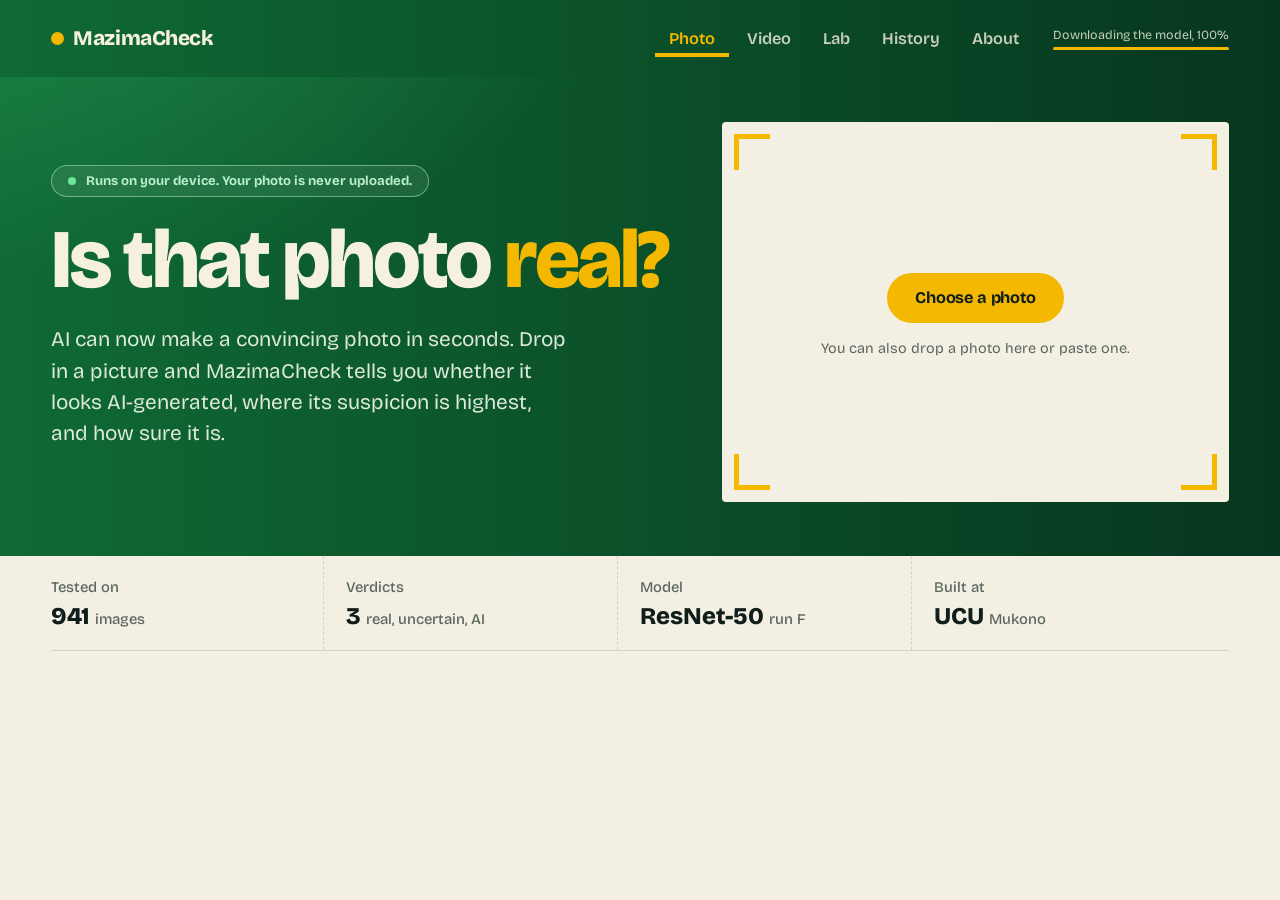
==== v2/index.html @ 03cff767 "Notebook: package model in 20 MB parts with a manifest; app joins the parts, verifies the checksum a" ====
<!doctype html>
<html lang="en">
<head>
<meta charset="utf-8">
<meta name="viewport" content="width=device-width, initial-scale=1, viewport-fit=cover">
<title>MazimaCheck</title>
<meta name="description" content="Check a photo or video before you trust it. Everything runs on your device.">
<meta name="theme-color" content="#0d5c2e">
<link rel="manifest" href="manifest.webmanifest">
<link rel="icon" href="icon.svg" type="image/svg+xml">
<link rel="apple-touch-icon" href="icon-192.png">
<link rel="preconnect" href="https://fonts.googleapis.com">
<link rel="preconnect" href="https://fonts.gstatic.com" crossorigin>
<link href="https://fonts.googleapis.com/css2?family=Bricolage+Grotesque:opsz,wght@12..96,400..800&display=swap" rel="stylesheet">
<link rel="stylesheet" href="style.css?v=4">
</head>
<body>
<a class="skip" href="#main">Skip to the app</a>

<header class="top">
  <a class="brand" href="#photo"><i class="dot"></i>MazimaCheck</a>
  <nav aria-label="Sections">
  <div class="tabs" role="tablist">
    <button role="tab" data-view="photo" aria-selected="true"><svg viewBox="0 0 24 24" aria-hidden="true"><rect x="3" y="5" width="18" height="14" rx="2"/><circle cx="9" cy="10" r="1.6"/><path d="M4 17l5-4 4 3 3-2 4 3"/></svg><span>Photo</span></button>
    <button role="tab" data-view="video" aria-selected="false"><svg viewBox="0 0 24 24" aria-hidden="true"><rect x="3" y="6" width="13" height="12" rx="2"/><path d="M16 10l5-3v10l-5-3z"/></svg><span>Video</span></button>
    <button role="tab" data-view="lab" aria-selected="false"><svg viewBox="0 0 24 24" aria-hidden="true"><path d="M9 3v6l-5 9a2 2 0 0 0 2 3h12a2 2 0 0 0 2-3l-5-9V3"/><path d="M8 3h8M7 15h10"/></svg><span>Lab</span></button>
    <button role="tab" data-view="history" aria-selected="false"><svg viewBox="0 0 24 24" aria-hidden="true"><circle cx="12" cy="12" r="9"/><path d="M12 7v5l3 2"/></svg><span>History</span></button>
    <button role="tab" data-view="about" aria-selected="false"><svg viewBox="0 0 24 24" aria-hidden="true"><circle cx="12" cy="12" r="9"/><path d="M12 11v6M12 7.5v.5"/></svg><span>About</span></button>
  </div>
  </nav>
  <div class="topright">
    <div class="chip"><p id="modelstate" class="state" role="status">Getting the model ready</p><div class="statebar"><div id="statefill"></div></div></div>
    <button id="install" class="pill gold" hidden>Install app</button>
  </div>
</header>

<main id="main">

<!-- ============================== PHOTO ============================== -->
<section id="v-photo" class="view">
  <div id="p-empty">
   <div class="hband hero">
    <div class="herotext">
      <p class="badge"><i></i>Runs on your device. Your photo is never uploaded.</p>
      <h1>Is that photo <span class="mark">real?</span></h1>
      <p class="lede">AI can now make a convincing photo in seconds. Drop in a picture and MazimaCheck tells you whether it looks AI-generated, where its suspicion is highest, and how sure it is.</p>
    </div>
    <div id="drop" class="frame drop">
      <i class="c tl"></i><i class="c tr"></i><i class="c bl"></i><i class="c br"></i>
      <div class="dropinner">
        <div class="dropbtns">
          <label class="pill gold">Choose a photo<input id="file" type="file" accept="image/*" hidden></label>
        </div>
        <p class="hint" id="droptext">You can also drop a photo here or paste one.</p>
        <p id="error" class="error" role="alert" hidden></p>
      </div>
    </div>
   </div>
    <dl class="strip">
      <div><dt>Tested on</dt><dd>941 <small>images</small></dd></div>
      <div><dt>Verdicts</dt><dd>3 <small>real, uncertain, AI</small></dd></div>
      <div><dt>Model</dt><dd>ResNet-50 <small>run F</small></dd></div>
      <div><dt>Built at</dt><dd>UCU <small>Mukono</small></dd></div>
    </dl>
  </div>

  <div id="p-result" class="desk" hidden>
    <div class="tray">
      <div class="stage frame" id="stage"><i class="c tl"></i><i class="c tr"></i><i class="c bl"></i><i class="c br"></i>
        <img id="preview" alt="The photo you chose">
        <canvas id="mapcanvas" aria-hidden="true"></canvas>
        <canvas id="facecanvas" aria-hidden="true"></canvas>
      </div>
      <div class="gauge" aria-hidden="true">
        <div class="band"><i id="zreal"></i><i id="zunsure"></i><i id="zai"></i><b id="pin"><u id="pinval"></u></b></div>
        <div class="ticks" id="ticks"></div>
        <div class="ends"><span>0% real</span><span>100% AI</span></div>
      </div>
      <div class="traybar">
        <button id="mapbtn" class="pill line">Show the suspicion map</button>
        <label class="pill line">Check another photo<input id="file2" type="file" accept="image/*" hidden></label>
        <span id="mapstate" class="hint" role="status"></span>
      </div>
      <p id="maplegend" class="hint" hidden>Each tile is coloured by one 224-pixel sample cut from its centre (the small outlined square). Red tiles are where the model's score is highest. This shows the model's own readings. It is not proof that a part was edited.</p>
    </div>

    <div class="readings">
      <div class="verdict" id="verdictbox">
        <p class="vlabel" id="verdict"></p>
        <p class="vscore"><span id="score"></span> AI score</p>
        <p class="vwhy" id="vwhy"></p>
      </div>
      <ul id="notes" class="notes"></ul>

      <h2>Faces</h2>
      <p id="facetext" class="small"></p>
      <div id="facelist" class="faces"></div>

      <h2>What the file says</h2>
      <dl id="facts" class="facts"></dl>

      <h2>Has it been online before?</h2>
      <p class="small">A reverse image search can show whether this photo already exists, and where it first appeared. These open in a new tab, and you choose the photo again there.</p>
      <div class="links"><a class="pill line" href="https://lens.google.com/" target="_blank" rel="noopener">Google Lens</a><a class="pill line" href="https://tineye.com/" target="_blank" rel="noopener">TinEye</a><a class="pill line" href="https://www.bing.com/visualsearch" target="_blank" rel="noopener">Bing Visual Search</a></div>

      <h2>Stress test</h2>
      <p class="small">See whether the verdict survives being shrunk and compressed the way chat apps do.</p>
      <button id="tolab" class="pill line">Open this photo in the Lab</button>
    </div>
  </div>
</section>

<!-- ============================== VIDEO ============================== -->
<section id="v-video" class="view" hidden>
  <div class="hband">
  <h1>Check a <span class="mark">video</span></h1>
  <p class="lede">MazimaCheck pulls still frames from the clip, scores each one, and draws the score across time so you can see where it rises.</p>
  </div>
  <p class="caution">First version. The current model learned from fully AI-generated images, not face swaps, and video compression weakens it. Treat the timeline as a pointer for a closer look, not a verdict. A face model is the next thing being trained.</p>
  <div class="dropbtns">
    <label class="pill gold">Choose a video<input id="vfile" type="file" accept="video/*" hidden></label>
    <label class="inline">Frames to check <select id="vcount"><option>8</option><option selected>16</option><option>32</option></select></label>
  </div>
  <p id="verror" class="error" role="alert" hidden></p>
  <div id="vwork" hidden>
    <div class="desk">
      <div class="tray">
        <video id="vplayer" controls playsinline muted></video>
        <div class="traybar"><span id="vstate" class="hint" role="status"></span><button id="vstop" class="pill line" hidden>Stop</button></div>
      </div>
      <div class="readings">
        <div class="verdict" id="vverdictbox"><p class="vlabel" id="vverdict">Checking frames</p><p class="vscore"><span id="vscore"></span></p><p class="vwhy" id="vvwhy"></p></div>
        <h2>Score across the clip</h2>
        <canvas id="vchart" width="640" height="220" role="img" aria-label="AI score for each checked frame"></canvas>
        <p class="small">Tap a point to jump the video to that moment.</p>
        <div id="vframes" class="frames"></div>
      </div>
    </div>
  </div>
</section>

<!-- ============================== LAB ============================== -->
<section id="v-lab" class="view" hidden>
  <div class="hband">
  <h1>The <span class="mark">lab</span></h1>
  <p class="lede">Two tests for people who want to know how far to trust the detector.</p>
  </div>

  <div class="panel">
    <h2>Chat-app stress test</h2>
    <p>Chat apps shrink and re-compress photos. This test re-saves your photo at five strengths and scores each copy, so you can watch the verdict move. The settings are our approximation of what chat apps do, not their exact recipe.</p>
    <p id="labneed" class="hint">Check a photo in the Photo tab first, then come back here.</p>
    <div id="labgo" hidden>
      <button id="labrun" class="pill gold">Run the stress test on the current photo</button>
      <span id="labstate" class="hint" role="status"></span>
      <div id="labout" class="steps"></div>
      <p id="labsum" class="small"></p>
    </div>
  </div>

  <div class="panel" id="batch">
    <h2>Batch test</h2>
    <p>For evaluators: score a whole set of photos automatically and get the confusion matrix. Labels are read from a <code>labels.csv</code> (columns <code>filename,label</code>, optional <code>role,generator,p_fake</code>) or from folders named <code>real</code> and <code>ai</code>.</p>
    <div class="dropbtns">
      <label class="pill line">Choose a folder<input id="bfolder" type="file" webkitdirectory multiple hidden></label>
      <label class="pill line">Or choose files, with labels.csv<input id="bfiles" type="file" multiple accept="image/*,.csv" hidden></label>
    </div>
    <p id="bfound" class="hint" hidden></p>
    <div class="brow">
      <label>Check at most <input id="blimit" type="number" min="1" value="1"> images</label>
      <button id="brun" class="pill gold" disabled>Start</button>
      <button id="bstop" class="pill line" hidden>Stop</button>
    </div>
    <div id="bprog" hidden><div class="bar"><div id="bbar"></div></div><p id="btext" class="hint"></p></div>
    <div id="bresults" hidden>
      <div id="bsum" class="sumrow"></div>
      <div id="bcm" class="cmwrap">
        <div><h3>Confusion matrix at the 0.55 decision line</h3><p class="small">Two answers only, so it can be compared with the notebook.</p><div id="cm2"></div></div>
        <div><h3>What users see: three verdicts</h3><p class="small">The middle column is "Uncertain".</p><div id="cm3"></div></div>
      </div>
      <div id="bgroups"></div>
      <p id="bparity" class="small" hidden></p>
      <p id="bunread" class="small" hidden></p>
      <div class="brow"><label><input id="bwrong" type="checkbox"> Show only wrong or uncertain rows</label><button id="bdl" class="pill line">Download all results (CSV)</button></div>
      <div class="tablewrap"><table id="btable" class="rt"></table></div>
      <p id="bmore" class="small"></p>
    </div>
  </div>
</section>

<!-- ============================== HISTORY ============================== -->
<section id="v-history" class="view" hidden>
  <div class="hband">
  <h1>Your <span class="mark">history</span></h1>
  <p class="lede">Checks you have run on this device. Nothing here is sent anywhere, and only a small thumbnail is kept.</p>
  </div>
  <div class="brow"><button id="hexport" class="pill line">Download as CSV</button><button id="hclear" class="pill line danger">Clear history</button></div>
  <p id="hempty" class="hint">No checks yet. Your first photo or video check will appear here.</p>
  <div id="hlist" class="hlist"></div>
</section>

<!-- ============================== ABOUT ============================== -->
<section id="v-about" class="view" hidden>
  <div class="hband">
  <h1>How far to <span class="mark">trust it</span></h1>
  <p class="lede">MazimaCheck is a student research project from Uganda Christian University. It asks how well AI-image detectors hold up on photos like the ones Ugandans share.</p>
  </div>

  <div class="panel">
    <h2>Reading the score</h2>
    <table class="zt">
      <thead><tr><th>AI score</th><th>Verdict</th><th>On our 941 test images</th></tr></thead>
      <tbody>
        <tr><td>below <span class="zr">45%</span></td><td>Likely real</td><td>79% of images here were real</td></tr>
        <tr><td><span class="zr">45%</span> to under <span class="za">65%</span></td><td>Uncertain</td><td>62% AI and 38% real, close to a coin toss. About 35% of images land here.</td></tr>
        <tr><td><span class="za">65%</span> and above</td><td>Likely AI-generated</td><td>81% of images here were AI</td></tr>
      </tbody>
    </table>
    <p class="small">The model's own decision line is 55%. The uncertain range sits 10 points either side of it. That width is a judgement call: a wider range is more accurate but leaves almost half of all photos without an answer.</p>
  </div>

  <div class="panel">
    <h2>What happens to a photo</h2>
    <ol>
      <li>Five 224-pixel samples are cut from the photo at full sharpness: the centre and the four corners. The photo is never shrunk first, because shrinking erases the fine traces generators leave.</li>
      <li>A ResNet-50 network, pretrained on ImageNet and fine-tuned by us on real and AI images, scores each sample.</li>
      <li>The five scores are averaged into the AI score.</li>
      <li>The suspicion map runs the same network on a grid of samples across the whole photo.</li>
    </ol>
  </div>

  <div class="panel">
    <h2>Known limits</h2>
    <ul>
      <li>It misses AI images often: 38% of AI test images were called real, and 47% of those shared on Reddit.</li>
      <li>Image size and compression move the score. On our campus photos, shrinking a real photo changed its score by up to 19 points.</li>
      <li>Regular textures such as brick walls can be flagged as AI.</li>
      <li>The video check is a first version and has not been evaluated yet.</li>
      <li>It is a screening aid, not proof. Check anything important with a second source.</li>
    </ul>
  </div>
</section>

</main>

<script src="../ort/ort.wasm.min.js"></script>
<script src="engine.js?v=2"></script>
<script src="faces.js?v=4"></script>
<script src="app.js?v=6"></script>
<script src="batch.js?v=1"></script>
</body>
</html>
---- v2/style.css ----
/* MazimaCheck. A deep green band carries the navigation and each section's headline; the working area
   below is our cream paper, with the gold viewfinder corners from the first site. */
:root{
  --bg:#F3EFE2; --panel:#FFFDF6; --panel2:#E8E3D2; --line:#D9D2BD; --stage:#06301C;
  --ink:#0F1E1A; --soft:#2C3A35; --mute:#5B665F; --gold:#F5B800; --cream:#0F1E1A;
  --green:#0F6A34; --deep:#07361F; --oncream:#F6F1DF;
  --real:#17803D; --ai:#C4161C; --warn:#9A6700; --warnbg:#FFF4CF; --night:#0F1E1A; --navy:#FFFDF6;
  --display:"Bricolage Grotesque",system-ui,-apple-system,"Segoe UI",sans-serif;
  --body:"Bricolage Grotesque",system-ui,-apple-system,"Segoe UI",sans-serif;
  --pad:clamp(18px,4vw,60px);
}
*{box-sizing:border-box}
html{-webkit-text-size-adjust:100%;background:var(--bg)}
body{margin:0;overflow-x:hidden;color:var(--ink);background:var(--bg);font:400 1.0625rem/1.6 var(--body);min-height:100vh}
h1,h2,h3{margin:0}
h1{font:800 clamp(2.7rem,7.6vw,5.2rem)/.98 var(--display);letter-spacing:-.035em}
h1 .mark{background:linear-gradient(transparent 62%,var(--gold) 62%,var(--gold) 92%,transparent 92%);padding:0 .08em;margin:0 -.08em}
.hband>h1{font-size:clamp(2.1rem,5vw,3.6rem);margin-bottom:12px}
h2{font:800 1.25rem/1.2 var(--body);margin-top:30px}
h3{font:700 1rem/1.3 var(--body)}
p{margin:10px 0}
code{background:var(--panel2);padding:1px 6px;border-radius:4px;font-size:.9em}
a{color:inherit}
:focus-visible{outline:3px solid var(--gold);outline-offset:3px}
.skip{position:absolute;left:-999px}.skip:focus{left:12px;top:12px;background:var(--gold);color:#0f1e1a;padding:8px 12px;z-index:9}
[hidden]{display:none!important}

/* ---------- top bar ---------- */
.top{display:flex;align-items:center;gap:20px;padding:20px max(var(--pad),calc(50vw - 720px + var(--pad)));background:linear-gradient(90deg,var(--green),var(--deep));color:var(--oncream)}
.brand{display:inline-flex;align-items:center;gap:9px;font:800 1.3rem var(--body);letter-spacing:-.02em;text-decoration:none}
.dot{width:13px;height:13px;border-radius:50%;background:var(--gold)}
.top nav{margin-left:auto}
.tabs{display:flex;gap:4px}
.tabs button{display:flex;align-items:center;gap:8px;background:none;border:0;color:var(--oncream);opacity:.8;font:600 1.02rem var(--body);padding:9px 14px;border-radius:999px;cursor:pointer}
.tabs svg{width:20px;height:20px;fill:none;stroke:currentColor;stroke-width:1.8;stroke-linecap:round;stroke-linejoin:round;display:none}
.tabs button:hover{opacity:1}
.tabs button[aria-selected=true]{opacity:1;color:var(--gold);box-shadow:inset 0 -4px 0 var(--gold);border-radius:0}
.topright{display:flex;align-items:center;gap:14px}
.chip{min-width:150px}
.state{font-size:.78rem;color:var(--oncream);opacity:.8;margin:0 0 4px;line-height:1.3}
.statebar{height:3px;background:rgba(255,255,255,.25);border-radius:2px;overflow:hidden}
.statebar div{height:100%;width:0;background:var(--gold);transition:width .2s}

main{padding:0 var(--pad) 90px;max-width:1440px;margin:0 auto}
/* the green band: full width, holds each section's headline */
.hband{margin:0 calc(50% - 50vw) 28px;padding:clamp(26px,5vh,56px) calc(50vw - 50%) clamp(30px,6vh,64px);background:radial-gradient(900px 520px at 4% -30%,rgba(60,190,110,.35),transparent 65%),linear-gradient(90deg,var(--green),var(--deep));color:var(--oncream)}
.hband .lede{color:#DCE8D8}
.hband h1 .mark{background:none;color:var(--gold);padding:0;margin:0}
.hband .pill.gold{background:var(--gold);border-color:var(--gold);color:#0F1E1A}.hband .pill.gold:hover{background:var(--oncream);border-color:var(--oncream)}
.touchonly{display:none}
@media (pointer:coarse){.touchonly{display:inline-flex}}
.lede{font-size:clamp(1.1rem,1.7vw,1.3rem);line-height:1.5;color:var(--soft);max-width:40ch}
.hband>.lede{max-width:62ch;margin-bottom:0}
.small,.hint{font-size:.9rem;color:var(--mute)}
.hint{margin:6px 0}
.caution,.error{padding:12px 16px;border-radius:10px;max-width:74ch;border:1px solid}
.caution{background:var(--warnbg);border-color:var(--warn);color:var(--warn)}
.error{background:color-mix(in srgb,var(--ai) 10%,var(--panel));border-color:var(--ai)}

/* ---------- pill buttons ---------- */
.pill{display:inline-flex;align-items:center;justify-content:center;font:700 1.02rem var(--body);letter-spacing:-.01em;padding:13px 26px;border-radius:999px;cursor:pointer;text-decoration:none;min-height:50px;border:2px solid var(--green);transition:transform .12s}
.pill:active{transform:scale(.97)}
.pill.gold{background:var(--green);border-color:var(--green);color:var(--oncream)}
.pill.gold:hover{background:var(--gold);border-color:var(--gold);color:#0f1e1a}
.pill.line{background:transparent;color:var(--green)}
.pill.line:hover{background:var(--gold);border-color:var(--gold);color:#0f1e1a}
.pill.danger{border-color:var(--ai);color:var(--ai)}
.pill:disabled{opacity:.4;cursor:not-allowed}
.dropbtns,.links,.brow{display:flex;flex-wrap:wrap;gap:12px;align-items:center;margin:14px 0}
.links .pill,.readings .pill,.traybar .pill{padding:8px 18px;min-height:42px;font-size:.95rem}
.inline{font-size:.95rem;color:var(--mute)}
select,input[type=number]{font:inherit;padding:8px 10px;border:1.5px solid var(--line);border-radius:8px;background:var(--panel);color:var(--ink)}
input[type=number]{width:6em}

/* ---------- photo hero ---------- */
.hero{display:grid;grid-template-columns:minmax(0,1.1fr) minmax(320px,.9fr);gap:clamp(24px,4vw,64px);align-items:center;margin-bottom:0}
.badge{display:inline-flex;align-items:center;gap:10px;border:1.5px solid color-mix(in srgb,var(--real) 50%,transparent);background:color-mix(in srgb,var(--real) 9%,transparent);color:#B9F0CB;border-color:rgba(185,240,203,.5);background:rgba(255,255,255,.08);border-radius:999px;padding:7px 16px;font:700 .82rem var(--body);margin:0 0 22px}
.badge i{width:8px;height:8px;border-radius:50%;background:#6EE79A}
.hero .lede{margin-top:24px}
/* the viewfinder frame, kept from the first site */
.frame{position:relative}
.frame .c{position:absolute;width:36px;height:36px;border:0 solid var(--gold);pointer-events:none;z-index:3}
.c.tl{top:12px;left:12px;border-top-width:5px;border-left-width:5px}.c.tr{top:12px;right:12px;border-top-width:5px;border-right-width:5px}
.c.bl{bottom:12px;left:12px;border-bottom-width:5px;border-left-width:5px}.c.br{bottom:12px;right:12px;border-bottom-width:5px;border-right-width:5px}
.drop{aspect-ratio:4/3;background:var(--bg);color:var(--ink);border-radius:4px;display:grid;place-items:center;padding:40px 28px;text-align:center}
.drop.over{background:var(--warnbg)}
.dropinner .dropbtns{justify-content:center}
.strip{display:grid;grid-template-columns:repeat(4,1fr);margin:0;border-bottom:1px solid var(--line)}
.strip div{padding:22px 22px 20px 0;border-right:1px dashed var(--line);margin-right:22px}.strip div:last-child{border:0}
.strip dt{font:500 .92rem var(--body);color:var(--mute)}
.strip dd{margin:6px 0 0;font:800 1.5rem var(--body)}.strip small{font:500 .92rem var(--body);color:var(--mute)}

/* ---------- desk ---------- */
.desk{display:grid;grid-template-columns:minmax(0,1.15fr) minmax(300px,.85fr);gap:clamp(20px,3vw,48px);align-items:start;margin-top:28px}
.tray{background:var(--panel);border:1px solid var(--line);border-radius:14px;padding:18px}
.stage{background:var(--stage);border-radius:6px;overflow:hidden;display:grid;place-items:center;min-height:220px;padding:10px}
.stage img,.tray video{display:block;max-width:100%;max-height:60vh;width:auto;height:auto}
.tray video{width:100%;background:var(--stage);border-radius:6px}
#mapcanvas,#facecanvas{position:absolute;pointer-events:none}
.faces{display:flex;flex-wrap:wrap;gap:12px;margin-top:10px}
.face{margin:0;font-size:.82rem;line-height:1.3;color:var(--mute)}
.face img{display:block;height:84px;width:auto;border-radius:8px;border:2px solid var(--gold);margin-bottom:4px}
.face b{color:var(--ink)}
.traybar{display:flex;flex-wrap:wrap;gap:10px;align-items:center;margin-top:14px}

.gauge{margin:22px 4px 4px;padding-top:36px}
.band{position:relative;height:16px;display:flex}
.band i{display:block;height:100%}
#zreal{background:var(--real);border-radius:8px 0 0 8px}#zunsure{background:var(--gold)}#zai{background:var(--ai);border-radius:0 8px 8px 0}
#pin{position:absolute;top:-10px;bottom:-10px;width:4px;margin-left:-2px;background:var(--ink);border-radius:2px;left:0;transition:left .5s cubic-bezier(.2,.8,.2,1)}
#pinval{position:absolute;bottom:100%;left:50%;transform:translateX(-50%);margin-bottom:5px;background:var(--ink);color:var(--bg);font:800 1rem var(--display);padding:2px 9px;border-radius:6px;text-decoration:none;white-space:nowrap}
.ticks{position:relative;height:24px;margin-top:3px}
.ticks span{position:absolute;top:0;width:1px;height:7px;background:var(--mute)}.ticks span.major{height:11px;background:var(--ink)}
.ticks em{position:absolute;top:11px;transform:translateX(-50%);font:700 .76rem var(--body);font-style:normal;color:var(--mute)}
.ends{display:flex;justify-content:space-between;font-size:.8rem;color:var(--mute)}
@media (prefers-reduced-motion:reduce){#pin,.statebar div,.pill{transition:none}}

.verdict{border-left:8px solid var(--mute);padding:2px 0 2px 20px}
.verdict.real{border-color:var(--real)}.verdict.unsure{border-color:var(--gold)}.verdict.ai{border-color:var(--ai)}
.vlabel{font:800 clamp(1.9rem,3.6vw,2.9rem)/1 var(--display);letter-spacing:-.03em;margin:0}
.verdict.real .vlabel{color:var(--real)}.verdict.unsure .vlabel{color:var(--warn)}.verdict.ai .vlabel{color:var(--ai)}
.vscore{margin:10px 0 0;color:var(--mute)}.vscore span{font:800 1.4rem var(--body);color:var(--ink)}
.vwhy{margin:8px 0 0;max-width:46ch;color:var(--soft)}
.notes{margin:16px 0 0;padding-left:20px;color:var(--mute);font-size:.95rem}.notes li{margin:6px 0}
.facts{display:grid;grid-template-columns:auto 1fr;gap:6px 18px;margin:10px 0;font-size:.95rem}
.facts dt{color:var(--mute)}.facts dd{margin:0;font-weight:600;overflow-wrap:anywhere}

/* ---------- panels, lab ---------- */
.panel{background:var(--panel);border:1px solid var(--line);border-radius:14px;padding:24px 26px;margin-top:22px;max-width:1040px}
.panel h2{margin-top:0;color:var(--green)}
.panel ol,.panel ul{padding-left:22px;max-width:72ch}.panel li{margin:7px 0}
.steps{display:grid;gap:10px;margin-top:16px}
.step{display:grid;grid-template-columns:minmax(150px,240px) 1fr 4.4em 7em;gap:12px;align-items:center;font-size:.93rem}
.step .track{height:14px;background:var(--panel2);border-radius:7px;position:relative;overflow:hidden}
.step .track b{position:absolute;inset:0 auto 0 0;border-radius:7px}
.step .num{font:800 1.05rem var(--body);text-align:right}
.tag{font-weight:800}.tag.real{color:var(--real)}.tag.ai{color:var(--ai)}.tag.unsure{color:var(--warn)}
.bar{height:8px;background:var(--panel2);border-radius:4px;overflow:hidden}.bar div{height:100%;width:0;background:var(--gold)}
.sumrow{display:grid;grid-template-columns:repeat(auto-fit,minmax(150px,1fr));gap:14px;margin:18px 0}
.sumrow div{border-top:4px solid var(--gold);padding-top:8px}
.sumrow b{display:block;font:800 1.7rem var(--display)}.sumrow span{font-size:.85rem;color:var(--mute)}
.cmwrap{display:grid;grid-template-columns:repeat(auto-fit,minmax(280px,1fr));gap:28px;margin:10px 0}
.cm{border-collapse:separate;border-spacing:4px}
.cm th{font-weight:600;font-size:.85rem;color:var(--mute);padding:6px 8px;text-align:center}.cm tbody th{text-align:right}
.cm td{min-width:86px;height:58px;text-align:center;font:800 1.3rem var(--display);border-radius:6px}
.cm td.good{background:color-mix(in srgb,var(--real) calc(var(--a)*60% + 10%),transparent)}
.cm td.bad{background:color-mix(in srgb,var(--ai) calc(var(--a)*60% + 10%),transparent)}
.gt,.zt,.rt{border-collapse:collapse;font-size:.94rem;width:100%}
.gt th,.gt td,.zt th,.zt td,.rt th,.rt td{padding:9px 12px;border-bottom:1px solid var(--line);text-align:left;vertical-align:top}
.zt th,.gt th,.rt th{color:var(--cream);font-weight:700}
.tablewrap{max-height:420px;overflow:auto;border:1px solid var(--line);border-radius:8px}
.rt th{position:sticky;top:0;background:var(--navy)}
.rt tr.wrong td:last-child{color:var(--ai);font-weight:700}.rt tr.uncertain td:last-child{color:var(--warn);font-weight:700}.rt tr.correct td:last-child{color:var(--real)}

/* ---------- video ---------- */
#vchart{width:100%;height:auto;background:var(--panel);border:1px solid var(--line);border-radius:10px;cursor:pointer;margin-top:10px}
.frames{display:grid;grid-template-columns:repeat(auto-fill,minmax(92px,1fr));gap:8px;margin-top:12px}
.frames button{padding:0;border:0;background:none;cursor:pointer;text-align:left;font:600 .8rem var(--body);color:var(--mute)}
.frames img{width:100%;aspect-ratio:16/10;object-fit:cover;border-radius:6px;display:block;border-bottom:5px solid var(--mute)}
.frames .real img{border-color:var(--real)}.frames .unsure img{border-color:var(--gold)}.frames .ai img{border-color:var(--ai)}

/* ---------- history ---------- */
.hlist{display:grid;gap:8px;max-width:860px;margin-top:14px}
.hitem{display:grid;grid-template-columns:64px 1fr auto;gap:14px;align-items:center;background:var(--panel);border-radius:10px;padding:8px 16px 8px 8px;border-left:6px solid var(--mute)}
.hitem.real{border-color:var(--real)}.hitem.unsure{border-color:var(--gold)}.hitem.ai{border-color:var(--ai)}
.hitem img{width:64px;height:48px;object-fit:cover;border-radius:6px;background:var(--stage)}
.hitem b{display:block;overflow-wrap:anywhere}.hitem span{font-size:.85rem;color:var(--mute)}
.hitem strong{font:800 1.3rem var(--display)}

/* ---------- phone: tabs move to a bottom bar, like an installed app ---------- */
@media (max-width:900px){
  .top{padding:14px 16px;gap:12px}
  .top nav{position:fixed;inset:auto 0 0 0;margin:0;background:var(--deep);padding:6px 6px calc(6px + env(safe-area-inset-bottom));z-index:6}
  .tabs{justify-content:space-around}
  .tabs svg{display:block}
  .tabs button{flex-direction:column;gap:3px;font-size:.72rem;padding:6px 8px;min-width:58px}
  .tabs button[aria-selected=true]{box-shadow:none}
  .topright{margin-left:auto}.chip{min-width:120px}
  main{padding:0 16px 120px}
  .hero,.desk{grid-template-columns:1fr}  .strip{grid-template-columns:1fr 1fr}.strip div:nth-child(2){border:0}
  .step{grid-template-columns:1fr 4.4em 6em}.step .track{grid-column:1/-1;order:5}
}

.frames small{display:block;font-weight:500}
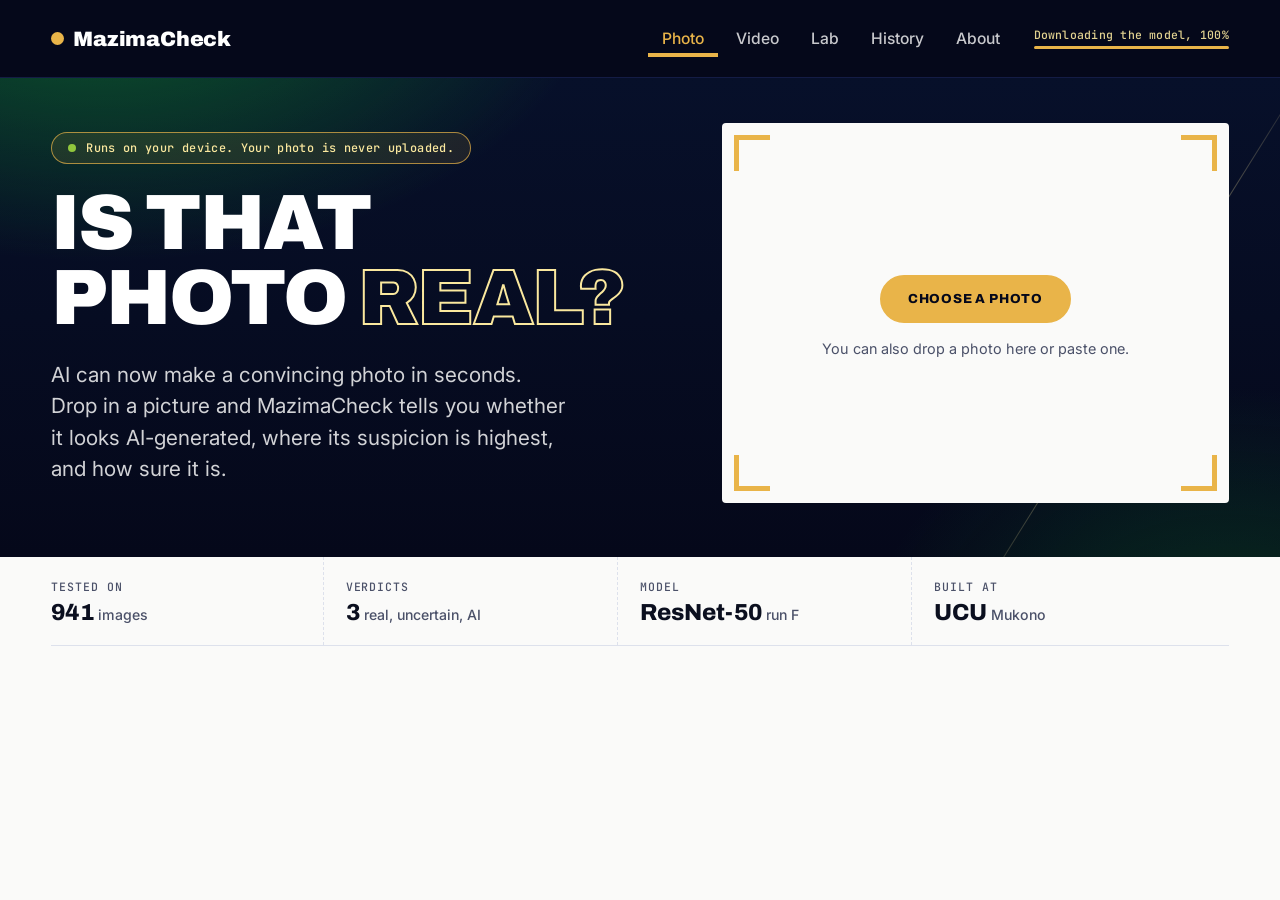
==== commit a7c02f8c: "v2: navy, green and gold look with Archivo and Inter; honest face-check wording and the DeepFakeFace" ====
--- a/v2/index.html
+++ b/v2/index.html
@@ -5,14 +5,14 @@
 <meta name="viewport" content="width=device-width, initial-scale=1, viewport-fit=cover">
 <title>MazimaCheck</title>
 <meta name="description" content="Check a photo or video before you trust it. Everything runs on your device.">
-<meta name="theme-color" content="#0d5c2e">
+<meta name="theme-color" content="#05081A">
 <link rel="manifest" href="manifest.webmanifest">
 <link rel="icon" href="icon.svg" type="image/svg+xml">
 <link rel="apple-touch-icon" href="icon-192.png">
 <link rel="preconnect" href="https://fonts.googleapis.com">
 <link rel="preconnect" href="https://fonts.gstatic.com" crossorigin>
-<link href="https://fonts.googleapis.com/css2?family=Bricolage+Grotesque:opsz,wght@12..96,400..800&display=swap" rel="stylesheet">
-<link rel="stylesheet" href="style.css?v=4">
+<link href="https://fonts.googleapis.com/css2?family=Archivo:wght@500;600;700;800;900&family=Inter:wght@400;500;600;700&family=JetBrains+Mono:wght@400;500&display=swap" rel="stylesheet">
+<link rel="stylesheet" href="style.css?v=5">
 </head>
 <body>
 <a class="skip" href="#main">Skip to the app</a>
@@ -230,11 +230,27 @@
   </div>
 
   <div class="panel">
+    <h2>Face checks: where they fail</h2>
+    <p>MazimaCheck finds faces with a small open face finder, cuts each one out and scores it with a second network trained on OpenForensics, a public set of face-swap photos. On that set it scores about 99%, and we checked that none of its test photos had a near-copy in training. Then we tried faces made in other ways, using 300 images of each from the public DeepFakeFace set:</p>
+    <table class="zt">
+      <thead><tr><th>Group</th><th>Called forged</th><th>Separation from real (AUC)</th></tr></thead>
+      <tbody>
+        <tr><td>Real celebrity photos</td><td>8% (false alarms)</td><td>not applicable</td></tr>
+        <tr><td>Face swap (InsightFace)</td><td>5%</td><td>0.46</td></tr>
+        <tr><td>Stable Diffusion inpainting</td><td>6%</td><td>0.47</td></tr>
+        <tr><td>Stable Diffusion text-to-image</td><td>9%</td><td>0.52</td></tr>
+      </tbody>
+    </table>
+    <p class="small">An AUC of 0.5 means no better than guessing. So the face check recognises the swaps it was trained on and little else. We show its result as a pattern match, never as proof that a face is real.</p>
+  </div>
+
+  <div class="panel">
     <h2>Known limits</h2>
     <ul>
       <li>It misses AI images often: 38% of AI test images were called real, and 47% of those shared on Reddit.</li>
       <li>Image size and compression move the score. On our campus photos, shrinking a real photo changed its score by up to 19 points.</li>
       <li>Regular textures such as brick walls can be flagged as AI.</li>
+      <li>The face check has only been shown to work on the face swaps it was trained on (see above).</li>
       <li>The video check is a first version and has not been evaluated yet.</li>
       <li>It is a screening aid, not proof. Check anything important with a second source.</li>
     </ul>
@@ -246,7 +262,7 @@
 <script src="../ort/ort.wasm.min.js"></script>
 <script src="engine.js?v=2"></script>
 <script src="faces.js?v=4"></script>
-<script src="app.js?v=6"></script>
+<script src="app.js?v=7"></script>
 <script src="batch.js?v=1"></script>
 </body>
 </html>
--- a/v2/style.css
+++ b/v2/style.css
@@ -1,23 +1,24 @@
-/* MazimaCheck. A deep green band carries the navigation and each section's headline; the working area
-   below is our cream paper, with the gold viewfinder corners from the first site. */
+/* MazimaCheck. A deep navy band with a green glow carries the navigation and each section's headline;
+   the working area below is near-white. Gold is the one action colour, green means real. */
 :root{
-  --bg:#F3EFE2; --panel:#FFFDF6; --panel2:#E8E3D2; --line:#D9D2BD; --stage:#06301C;
-  --ink:#0F1E1A; --soft:#2C3A35; --mute:#5B665F; --gold:#F5B800; --cream:#0F1E1A;
-  --green:#0F6A34; --deep:#07361F; --oncream:#F6F1DF;
-  --real:#17803D; --ai:#C4161C; --warn:#9A6700; --warnbg:#FFF4CF; --night:#0F1E1A; --navy:#FFFDF6;
-  --display:"Bricolage Grotesque",system-ui,-apple-system,"Segoe UI",sans-serif;
-  --body:"Bricolage Grotesque",system-ui,-apple-system,"Segoe UI",sans-serif;
+  --bg:#FAFAF9; --panel:#FFFFFF; --panel2:#EEF0F5; --line:#DDE1EC; --stage:#0B0F1F;
+  --ink:#0B0F1F; --soft:#2B3150; --mute:#4B5169; --gold:#E9B449; --pale:#FAE89E; --lime:#91C73D; --cream:#0B0F1F;
+  --green:#0E7A2B; --deep:#05081A; --night2:#0B1230; --oncream:#FFFFFF;
+  --real:#0E7A2B; --ai:#C4161C; --warn:#8A5A00; --warnbg:#FFF3D1; --night:#0B0F1F; --navy:#FFFFFF;
+  --display:"Archivo",system-ui,-apple-system,"Segoe UI",sans-serif;
+  --body:"Inter",system-ui,-apple-system,"Segoe UI",sans-serif;
+  --mono:"JetBrains Mono",ui-monospace,Menlo,Consolas,monospace;
   --pad:clamp(18px,4vw,60px);
 }
 *{box-sizing:border-box}
 html{-webkit-text-size-adjust:100%;background:var(--bg)}
-body{margin:0;overflow-x:hidden;color:var(--ink);background:var(--bg);font:400 1.0625rem/1.6 var(--body);min-height:100vh}
+body{margin:0;overflow-x:hidden;color:var(--ink);background:var(--bg);font:400 1.0625rem/1.6 var(--body);min-height:100vh;-webkit-font-smoothing:antialiased}
 h1,h2,h3{margin:0}
-h1{font:800 clamp(2.7rem,7.6vw,5.2rem)/.98 var(--display);letter-spacing:-.035em}
-h1 .mark{background:linear-gradient(transparent 62%,var(--gold) 62%,var(--gold) 92%,transparent 92%);padding:0 .08em;margin:0 -.08em}
-.hband>h1{font-size:clamp(2.1rem,5vw,3.6rem);margin-bottom:12px}
-h2{font:800 1.25rem/1.2 var(--body);margin-top:30px}
-h3{font:700 1rem/1.3 var(--body)}
+h1{font:900 clamp(2.5rem,7vw,4.9rem)/.95 var(--display);letter-spacing:-.025em;text-transform:uppercase}
+h1 .mark{color:var(--green)}
+.hband>h1{font-size:clamp(2rem,4.6vw,3.4rem);margin-bottom:12px}
+h2{font:800 1.3rem/1.2 var(--display);margin-top:30px;letter-spacing:-.01em}
+h3{font:700 1rem/1.3 var(--display)}
 p{margin:10px 0}
 code{background:var(--panel2);padding:1px 6px;border-radius:4px;font-size:.9em}
 a{color:inherit}
@@ -26,27 +27,29 @@
 [hidden]{display:none!important}
 
 /* ---------- top bar ---------- */
-.top{display:flex;align-items:center;gap:20px;padding:20px max(var(--pad),calc(50vw - 720px + var(--pad)));background:linear-gradient(90deg,var(--green),var(--deep));color:var(--oncream)}
-.brand{display:inline-flex;align-items:center;gap:9px;font:800 1.3rem var(--body);letter-spacing:-.02em;text-decoration:none}
+.top{display:flex;align-items:center;gap:20px;padding:20px max(var(--pad),calc(50vw - 720px + var(--pad)));background:var(--deep);color:var(--oncream);border-bottom:1px solid #141C45}
+.brand{display:inline-flex;align-items:center;gap:9px;font:900 1.3rem var(--display);letter-spacing:-.01em;text-decoration:none}
 .dot{width:13px;height:13px;border-radius:50%;background:var(--gold)}
 .top nav{margin-left:auto}
 .tabs{display:flex;gap:4px}
-.tabs button{display:flex;align-items:center;gap:8px;background:none;border:0;color:var(--oncream);opacity:.8;font:600 1.02rem var(--body);padding:9px 14px;border-radius:999px;cursor:pointer}
+.tabs button{display:flex;align-items:center;gap:8px;background:none;border:0;color:var(--oncream);opacity:.78;font:500 .98rem var(--body);padding:9px 14px;border-radius:999px;cursor:pointer}
 .tabs svg{width:20px;height:20px;fill:none;stroke:currentColor;stroke-width:1.8;stroke-linecap:round;stroke-linejoin:round;display:none}
 .tabs button:hover{opacity:1}
 .tabs button[aria-selected=true]{opacity:1;color:var(--gold);box-shadow:inset 0 -4px 0 var(--gold);border-radius:0}
 .topright{display:flex;align-items:center;gap:14px}
 .chip{min-width:150px}
-.state{font-size:.78rem;color:var(--oncream);opacity:.8;margin:0 0 4px;line-height:1.3}
+.state{font:500 .72rem/1.3 var(--mono);letter-spacing:.02em;color:var(--pale);opacity:.9;margin:0 0 4px}
 .statebar{height:3px;background:rgba(255,255,255,.25);border-radius:2px;overflow:hidden}
 .statebar div{height:100%;width:0;background:var(--gold);transition:width .2s}
 
 main{padding:0 var(--pad) 90px;max-width:1440px;margin:0 auto}
 /* the green band: full width, holds each section's headline */
-.hband{margin:0 calc(50% - 50vw) 28px;padding:clamp(26px,5vh,56px) calc(50vw - 50%) clamp(30px,6vh,64px);background:radial-gradient(900px 520px at 4% -30%,rgba(60,190,110,.35),transparent 65%),linear-gradient(90deg,var(--green),var(--deep));color:var(--oncream)}
-.hband .lede{color:#DCE8D8}
-.hband h1 .mark{background:none;color:var(--gold);padding:0;margin:0}
-.hband .pill.gold{background:var(--gold);border-color:var(--gold);color:#0F1E1A}.hband .pill.gold:hover{background:var(--oncream);border-color:var(--oncream)}
+.hband{position:relative;overflow:hidden;margin:0 calc(50% - 50vw) 28px;padding:clamp(26px,5vh,56px) calc(50vw - 50%) clamp(30px,6vh,64px);background:radial-gradient(760px 460px at 8% -25%,rgba(14,122,43,.75),transparent 66%),radial-gradient(520px 380px at 96% 120%,rgba(14,122,43,.35),transparent 70%),linear-gradient(180deg,#07102A,var(--deep));color:var(--oncream)}
+.hband::after{content:"";position:absolute;right:11%;top:-20%;width:1px;height:150%;background:linear-gradient(transparent,rgba(250,232,158,.55),transparent);transform:rotate(32deg);pointer-events:none}
+.hband>*{position:relative;z-index:1}
+.hband .lede{color:rgba(255,255,255,.82)}
+.hband h1 .mark{color:transparent;-webkit-text-stroke:2px var(--pale);paint-order:stroke fill}
+.hband .pill.gold{background:var(--gold);border-color:var(--gold);color:var(--deep)}.hband .pill.gold:hover{background:var(--pale);border-color:var(--pale)}
 .touchonly{display:none}
 @media (pointer:coarse){.touchonly{display:inline-flex}}
 .lede{font-size:clamp(1.1rem,1.7vw,1.3rem);line-height:1.5;color:var(--soft);max-width:40ch}
@@ -58,24 +61,24 @@
 .error{background:color-mix(in srgb,var(--ai) 10%,var(--panel));border-color:var(--ai)}
 
 /* ---------- pill buttons ---------- */
-.pill{display:inline-flex;align-items:center;justify-content:center;font:700 1.02rem var(--body);letter-spacing:-.01em;padding:13px 26px;border-radius:999px;cursor:pointer;text-decoration:none;min-height:50px;border:2px solid var(--green);transition:transform .12s}
+.pill{display:inline-flex;align-items:center;justify-content:center;font:800 .82rem var(--display);letter-spacing:.06em;text-transform:uppercase;padding:13px 26px;border-radius:999px;cursor:pointer;text-decoration:none;min-height:48px;border:2px solid var(--ink);transition:transform .12s,background .12s}
 .pill:active{transform:scale(.97)}
-.pill.gold{background:var(--green);border-color:var(--green);color:var(--oncream)}
-.pill.gold:hover{background:var(--gold);border-color:var(--gold);color:#0f1e1a}
-.pill.line{background:transparent;color:var(--green)}
-.pill.line:hover{background:var(--gold);border-color:var(--gold);color:#0f1e1a}
+.pill.gold{background:var(--ink);border-color:var(--ink);color:#fff}
+.pill.gold:hover{background:var(--gold);border-color:var(--gold);color:var(--deep)}
+.pill.line{background:transparent;color:var(--ink)}
+.pill.line:hover{background:var(--gold);border-color:var(--gold);color:var(--deep)}
 .pill.danger{border-color:var(--ai);color:var(--ai)}
 .pill:disabled{opacity:.4;cursor:not-allowed}
 .dropbtns,.links,.brow{display:flex;flex-wrap:wrap;gap:12px;align-items:center;margin:14px 0}
-.links .pill,.readings .pill,.traybar .pill{padding:8px 18px;min-height:42px;font-size:.95rem}
+.links .pill,.readings .pill,.traybar .pill{padding:8px 18px;min-height:40px;font-size:.76rem}
 .inline{font-size:.95rem;color:var(--mute)}
 select,input[type=number]{font:inherit;padding:8px 10px;border:1.5px solid var(--line);border-radius:8px;background:var(--panel);color:var(--ink)}
 input[type=number]{width:6em}
 
 /* ---------- photo hero ---------- */
 .hero{display:grid;grid-template-columns:minmax(0,1.1fr) minmax(320px,.9fr);gap:clamp(24px,4vw,64px);align-items:center;margin-bottom:0}
-.badge{display:inline-flex;align-items:center;gap:10px;border:1.5px solid color-mix(in srgb,var(--real) 50%,transparent);background:color-mix(in srgb,var(--real) 9%,transparent);color:#B9F0CB;border-color:rgba(185,240,203,.5);background:rgba(255,255,255,.08);border-radius:999px;padding:7px 16px;font:700 .82rem var(--body);margin:0 0 22px}
-.badge i{width:8px;height:8px;border-radius:50%;background:#6EE79A}
+.badge{display:inline-flex;align-items:center;gap:10px;border:1px solid rgba(233,180,73,.7);background:rgba(233,180,73,.1);color:var(--pale);border-radius:999px;padding:7px 16px;font:500 .74rem var(--mono);letter-spacing:.03em;margin:0 0 22px}
+.badge i{width:8px;height:8px;border-radius:50%;background:var(--lime)}
 .hero .lede{margin-top:24px}
 /* the viewfinder frame, kept from the first site */
 .frame{position:relative}
@@ -87,12 +90,12 @@
 .dropinner .dropbtns{justify-content:center}
 .strip{display:grid;grid-template-columns:repeat(4,1fr);margin:0;border-bottom:1px solid var(--line)}
 .strip div{padding:22px 22px 20px 0;border-right:1px dashed var(--line);margin-right:22px}.strip div:last-child{border:0}
-.strip dt{font:500 .92rem var(--body);color:var(--mute)}
-.strip dd{margin:6px 0 0;font:800 1.5rem var(--body)}.strip small{font:500 .92rem var(--body);color:var(--mute)}
+.strip dt{font:500 .72rem var(--mono);letter-spacing:.08em;text-transform:uppercase;color:var(--mute)}
+.strip dd{margin:6px 0 0;font:800 1.45rem var(--display)}.strip small{font:500 .88rem var(--body);color:var(--mute)}
 
 /* ---------- desk ---------- */
 .desk{display:grid;grid-template-columns:minmax(0,1.15fr) minmax(300px,.85fr);gap:clamp(20px,3vw,48px);align-items:start;margin-top:28px}
-.tray{background:var(--panel);border:1px solid var(--line);border-radius:14px;padding:18px}
+.tray{background:var(--panel);border:1px solid var(--line);border-radius:10px;padding:18px}
 .stage{background:var(--stage);border-radius:6px;overflow:hidden;display:grid;place-items:center;min-height:220px;padding:10px}
 .stage img,.tray video{display:block;max-width:100%;max-height:60vh;width:auto;height:auto}
 .tray video{width:100%;background:var(--stage);border-radius:6px}
@@ -108,16 +111,16 @@
 .band i{display:block;height:100%}
 #zreal{background:var(--real);border-radius:8px 0 0 8px}#zunsure{background:var(--gold)}#zai{background:var(--ai);border-radius:0 8px 8px 0}
 #pin{position:absolute;top:-10px;bottom:-10px;width:4px;margin-left:-2px;background:var(--ink);border-radius:2px;left:0;transition:left .5s cubic-bezier(.2,.8,.2,1)}
-#pinval{position:absolute;bottom:100%;left:50%;transform:translateX(-50%);margin-bottom:5px;background:var(--ink);color:var(--bg);font:800 1rem var(--display);padding:2px 9px;border-radius:6px;text-decoration:none;white-space:nowrap}
+#pinval{position:absolute;bottom:100%;left:50%;transform:translateX(-50%);margin-bottom:5px;background:var(--ink);color:var(--bg);font:800 .95rem var(--mono);padding:2px 9px;border-radius:6px;text-decoration:none;white-space:nowrap}
 .ticks{position:relative;height:24px;margin-top:3px}
 .ticks span{position:absolute;top:0;width:1px;height:7px;background:var(--mute)}.ticks span.major{height:11px;background:var(--ink)}
-.ticks em{position:absolute;top:11px;transform:translateX(-50%);font:700 .76rem var(--body);font-style:normal;color:var(--mute)}
+.ticks em{position:absolute;top:11px;transform:translateX(-50%);font:500 .7rem var(--mono);font-style:normal;color:var(--mute)}
 .ends{display:flex;justify-content:space-between;font-size:.8rem;color:var(--mute)}
 @media (prefers-reduced-motion:reduce){#pin,.statebar div,.pill{transition:none}}
 
 .verdict{border-left:8px solid var(--mute);padding:2px 0 2px 20px}
 .verdict.real{border-color:var(--real)}.verdict.unsure{border-color:var(--gold)}.verdict.ai{border-color:var(--ai)}
-.vlabel{font:800 clamp(1.9rem,3.6vw,2.9rem)/1 var(--display);letter-spacing:-.03em;margin:0}
+.vlabel{font:900 clamp(1.8rem,3.4vw,2.7rem)/1 var(--display);letter-spacing:-.015em;text-transform:uppercase;margin:0}
 .verdict.real .vlabel{color:var(--real)}.verdict.unsure .vlabel{color:var(--warn)}.verdict.ai .vlabel{color:var(--ai)}
 .vscore{margin:10px 0 0;color:var(--mute)}.vscore span{font:800 1.4rem var(--body);color:var(--ink)}
 .vwhy{margin:8px 0 0;max-width:46ch;color:var(--soft)}
@@ -126,8 +129,8 @@
 .facts dt{color:var(--mute)}.facts dd{margin:0;font-weight:600;overflow-wrap:anywhere}
 
 /* ---------- panels, lab ---------- */
-.panel{background:var(--panel);border:1px solid var(--line);border-radius:14px;padding:24px 26px;margin-top:22px;max-width:1040px}
-.panel h2{margin-top:0;color:var(--green)}
+.panel{background:var(--panel);border:1px solid var(--line);border-radius:10px;padding:24px 26px;margin-top:22px;max-width:1040px}
+.panel h2{margin-top:0;color:var(--ink);padding-left:12px;border-left:5px solid var(--gold)}
 .panel ol,.panel ul{padding-left:22px;max-width:72ch}.panel li{margin:7px 0}
 .steps{display:grid;gap:10px;margin-top:16px}
 .step{display:grid;grid-template-columns:minmax(150px,240px) 1fr 4.4em 7em;gap:12px;align-items:center;font-size:.93rem}
@@ -138,7 +141,7 @@
 .bar{height:8px;background:var(--panel2);border-radius:4px;overflow:hidden}.bar div{height:100%;width:0;background:var(--gold)}
 .sumrow{display:grid;grid-template-columns:repeat(auto-fit,minmax(150px,1fr));gap:14px;margin:18px 0}
 .sumrow div{border-top:4px solid var(--gold);padding-top:8px}
-.sumrow b{display:block;font:800 1.7rem var(--display)}.sumrow span{font-size:.85rem;color:var(--mute)}
+.sumrow b{display:block;font:800 1.7rem var(--display)}.sumrow span{font:500 .74rem var(--mono);color:var(--mute)}
 .cmwrap{display:grid;grid-template-columns:repeat(auto-fit,minmax(280px,1fr));gap:28px;margin:10px 0}
 .cm{border-collapse:separate;border-spacing:4px}
 .cm th{font-weight:600;font-size:.85rem;color:var(--mute);padding:6px 8px;text-align:center}.cm tbody th{text-align:right}
@@ -147,7 +150,7 @@
 .cm td.bad{background:color-mix(in srgb,var(--ai) calc(var(--a)*60% + 10%),transparent)}
 .gt,.zt,.rt{border-collapse:collapse;font-size:.94rem;width:100%}
 .gt th,.gt td,.zt th,.zt td,.rt th,.rt td{padding:9px 12px;border-bottom:1px solid var(--line);text-align:left;vertical-align:top}
-.zt th,.gt th,.rt th{color:var(--cream);font-weight:700}
+.zt th,.gt th,.rt th{color:var(--mute);font:500 .72rem var(--mono);letter-spacing:.06em;text-transform:uppercase}
 .tablewrap{max-height:420px;overflow:auto;border:1px solid var(--line);border-radius:8px}
 .rt th{position:sticky;top:0;background:var(--navy)}
 .rt tr.wrong td:last-child{color:var(--ai);font-weight:700}.rt tr.uncertain td:last-child{color:var(--warn);font-weight:700}.rt tr.correct td:last-child{color:var(--real)}
@@ -155,7 +158,7 @@
 /* ---------- video ---------- */
 #vchart{width:100%;height:auto;background:var(--panel);border:1px solid var(--line);border-radius:10px;cursor:pointer;margin-top:10px}
 .frames{display:grid;grid-template-columns:repeat(auto-fill,minmax(92px,1fr));gap:8px;margin-top:12px}
-.frames button{padding:0;border:0;background:none;cursor:pointer;text-align:left;font:600 .8rem var(--body);color:var(--mute)}
+.frames button{padding:0;border:0;background:none;cursor:pointer;text-align:left;font:500 .72rem var(--mono);color:var(--mute)}
 .frames img{width:100%;aspect-ratio:16/10;object-fit:cover;border-radius:6px;display:block;border-bottom:5px solid var(--mute)}
 .frames .real img{border-color:var(--real)}.frames .unsure img{border-color:var(--gold)}.frames .ai img{border-color:var(--ai)}
 
@@ -170,7 +173,7 @@
 /* ---------- phone: tabs move to a bottom bar, like an installed app ---------- */
 @media (max-width:900px){
   .top{padding:14px 16px;gap:12px}
-  .top nav{position:fixed;inset:auto 0 0 0;margin:0;background:var(--deep);padding:6px 6px calc(6px + env(safe-area-inset-bottom));z-index:6}
+  .top nav{position:fixed;inset:auto 0 0 0;margin:0;background:var(--deep);border-top:1px solid #141C45;padding:6px 6px calc(6px + env(safe-area-inset-bottom));z-index:6}
   .tabs{justify-content:space-around}
   .tabs svg{display:block}
   .tabs button{flex-direction:column;gap:3px;font-size:.72rem;padding:6px 8px;min-width:58px}
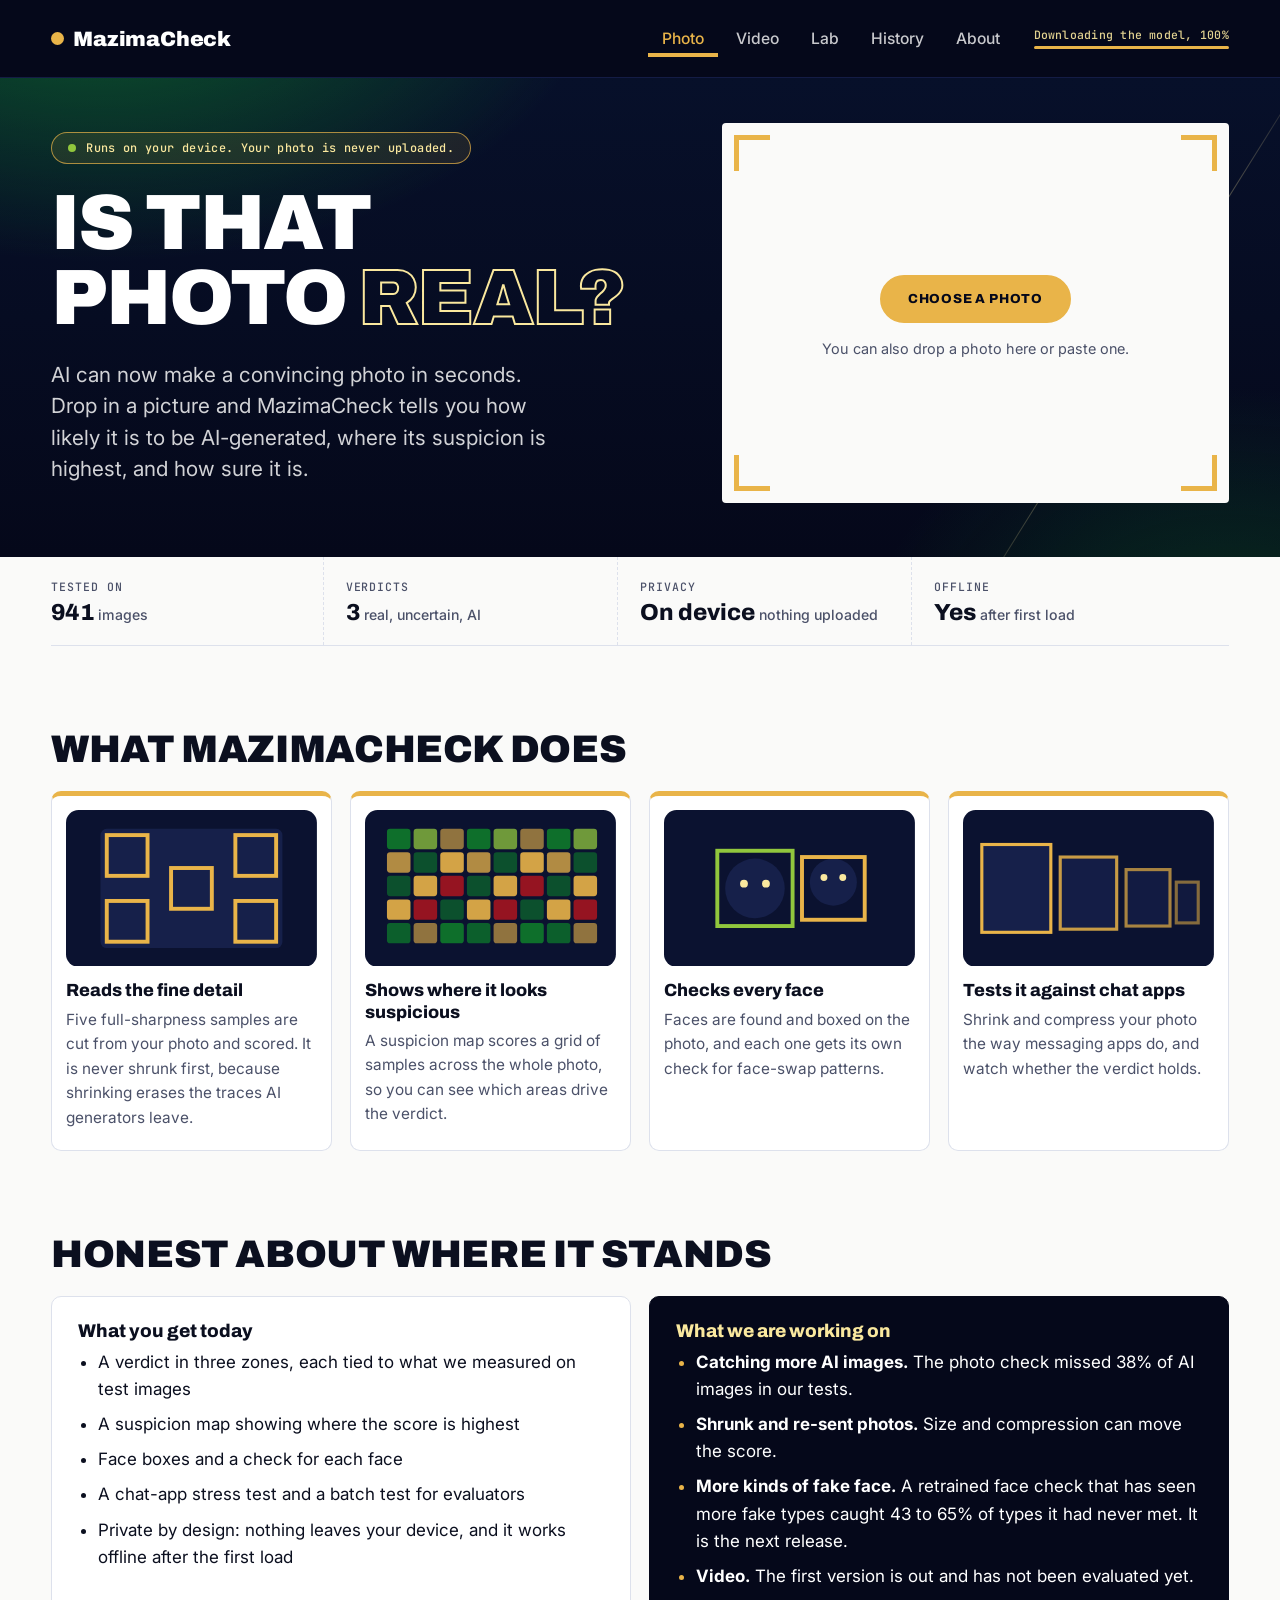
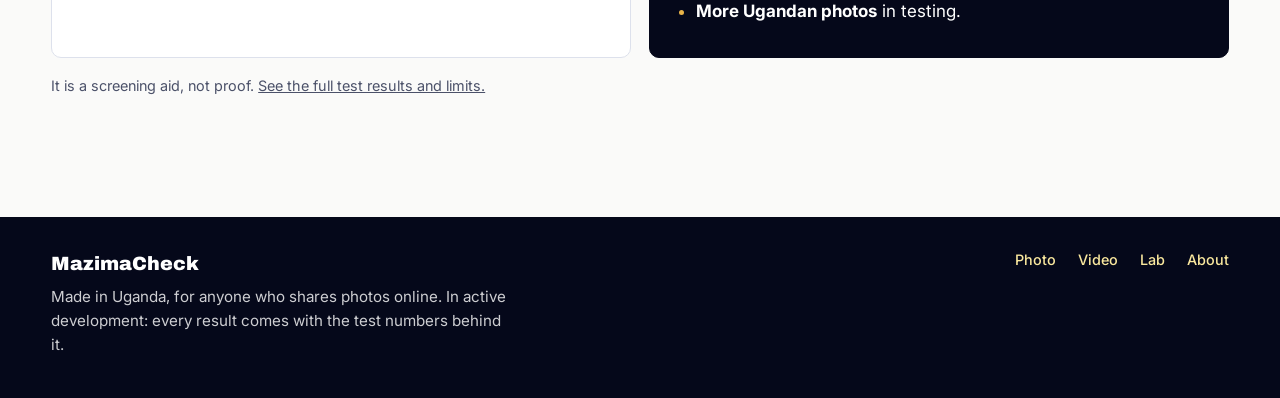
==== commit b1969cc4: "v2: product wording (no student framing), what it does and what we are working on, footer; README" ====
--- a/v2/index.html
+++ b/v2/index.html
@@ -12,7 +12,7 @@
 <link rel="preconnect" href="https://fonts.googleapis.com">
 <link rel="preconnect" href="https://fonts.gstatic.com" crossorigin>
 <link href="https://fonts.googleapis.com/css2?family=Archivo:wght@500;600;700;800;900&family=Inter:wght@400;500;600;700&family=JetBrains+Mono:wght@400;500&display=swap" rel="stylesheet">
-<link rel="stylesheet" href="style.css?v=5">
+<link rel="stylesheet" href="style.css?v=6">
 </head>
 <body>
 <a class="skip" href="#main">Skip to the app</a>
@@ -43,7 +43,7 @@
     <div class="herotext">
       <p class="badge"><i></i>Runs on your device. Your photo is never uploaded.</p>
       <h1>Is that photo <span class="mark">real?</span></h1>
-      <p class="lede">AI can now make a convincing photo in seconds. Drop in a picture and MazimaCheck tells you whether it looks AI-generated, where its suspicion is highest, and how sure it is.</p>
+      <p class="lede">AI can now make a convincing photo in seconds. Drop in a picture and MazimaCheck tells you how likely it is to be AI-generated, where its suspicion is highest, and how sure it is.</p>
     </div>
     <div id="drop" class="frame drop">
       <i class="c tl"></i><i class="c tr"></i><i class="c bl"></i><i class="c br"></i>
@@ -59,9 +59,63 @@
     <dl class="strip">
       <div><dt>Tested on</dt><dd>941 <small>images</small></dd></div>
       <div><dt>Verdicts</dt><dd>3 <small>real, uncertain, AI</small></dd></div>
-      <div><dt>Model</dt><dd>ResNet-50 <small>run F</small></dd></div>
-      <div><dt>Built at</dt><dd>UCU <small>Mukono</small></dd></div>
+      <div><dt>Privacy</dt><dd>On device <small>nothing uploaded</small></dd></div>
+      <div><dt>Offline</dt><dd>Yes <small>after first load</small></dd></div>
     </dl>
+  
+    <section class="how" aria-labelledby="howh">
+      <h2 id="howh" class="shout">What MazimaCheck does</h2>
+      <div class="cards">
+        <article class="card">
+          <svg viewBox="0 0 160 100" role="img" aria-label="A photo with five sample squares: the centre and four corners"><rect width="160" height="100" rx="8" fill="#0B1230"/><rect x="22" y="12" width="116" height="76" rx="4" fill="#16204A"/><g fill="none" stroke="#E9B449" stroke-width="2.5"><rect x="26" y="16" width="26" height="26"/><rect x="108" y="16" width="26" height="26"/><rect x="26" y="58" width="26" height="26"/><rect x="108" y="58" width="26" height="26"/><rect x="67" y="37" width="26" height="26"/></g></svg>
+          <h3>Reads the fine detail</h3>
+          <p>Five full-sharpness samples are cut from your photo and scored. It is never shrunk first, because shrinking erases the traces AI generators leave.</p>
+        </article>
+        <article class="card">
+          <svg viewBox="0 0 160 100" role="img" aria-label="A grid of tiles from green to red"><rect width="160" height="100" rx="8" fill="#0B1230"/><g><rect x="14" y="12" width="15" height="13" rx="2" fill="#0E7A2B" opacity="0.9"/><rect x="31" y="12" width="15" height="13" rx="2" fill="#91C73D" opacity="0.75"/><rect x="48" y="12" width="15" height="13" rx="2" fill="#E9B449" opacity="0.6"/><rect x="65" y="12" width="15" height="13" rx="2" fill="#0E7A2B" opacity="0.9"/><rect x="82" y="12" width="15" height="13" rx="2" fill="#91C73D" opacity="0.75"/><rect x="99" y="12" width="15" height="13" rx="2" fill="#E9B449" opacity="0.6"/><rect x="116" y="12" width="15" height="13" rx="2" fill="#0E7A2B" opacity="0.9"/><rect x="133" y="12" width="15" height="13" rx="2" fill="#91C73D" opacity="0.75"/><rect x="14" y="27" width="15" height="13" rx="2" fill="#E9B449" opacity="0.75"/><rect x="31" y="27" width="15" height="13" rx="2" fill="#0E7A2B" opacity="0.6"/><rect x="48" y="27" width="15" height="13" rx="2" fill="#E9B449" opacity="0.9"/><rect x="65" y="27" width="15" height="13" rx="2" fill="#E9B449" opacity="0.75"/><rect x="82" y="27" width="15" height="13" rx="2" fill="#0E7A2B" opacity="0.6"/><rect x="99" y="27" width="15" height="13" rx="2" fill="#E9B449" opacity="0.9"/><rect x="116" y="27" width="15" height="13" rx="2" fill="#E9B449" opacity="0.75"/><rect x="133" y="27" width="15" height="13" rx="2" fill="#0E7A2B" opacity="0.6"/><rect x="14" y="42" width="15" height="13" rx="2" fill="#0E7A2B" opacity="0.6"/><rect x="31" y="42" width="15" height="13" rx="2" fill="#E9B449" opacity="0.9"/><rect x="48" y="42" width="15" height="13" rx="2" fill="#C4161C" opacity="0.75"/><rect x="65" y="42" width="15" height="13" rx="2" fill="#0E7A2B" opacity="0.6"/><rect x="82" y="42" width="15" height="13" rx="2" fill="#E9B449" opacity="0.9"/><rect x="99" y="42" width="15" height="13" rx="2" fill="#C4161C" opacity="0.75"/><rect x="116" y="42" width="15" height="13" rx="2" fill="#0E7A2B" opacity="0.6"/><rect x="133" y="42" width="15" height="13" rx="2" fill="#E9B449" opacity="0.9"/><rect x="14" y="57" width="15" height="13" rx="2" fill="#E9B449" opacity="0.9"/><rect x="31" y="57" width="15" height="13" rx="2" fill="#C4161C" opacity="0.75"/><rect x="48" y="57" width="15" height="13" rx="2" fill="#0E7A2B" opacity="0.6"/><rect x="65" y="57" width="15" height="13" rx="2" fill="#E9B449" opacity="0.9"/><rect x="82" y="57" width="15" height="13" rx="2" fill="#C4161C" opacity="0.75"/><rect x="99" y="57" width="15" height="13" rx="2" fill="#0E7A2B" opacity="0.6"/><rect x="116" y="57" width="15" height="13" rx="2" fill="#E9B449" opacity="0.9"/><rect x="133" y="57" width="15" height="13" rx="2" fill="#C4161C" opacity="0.75"/><rect x="14" y="72" width="15" height="13" rx="2" fill="#0E7A2B" opacity="0.75"/><rect x="31" y="72" width="15" height="13" rx="2" fill="#E9B449" opacity="0.6"/><rect x="48" y="72" width="15" height="13" rx="2" fill="#0E7A2B" opacity="0.9"/><rect x="65" y="72" width="15" height="13" rx="2" fill="#0E7A2B" opacity="0.75"/><rect x="82" y="72" width="15" height="13" rx="2" fill="#E9B449" opacity="0.6"/><rect x="99" y="72" width="15" height="13" rx="2" fill="#0E7A2B" opacity="0.9"/><rect x="116" y="72" width="15" height="13" rx="2" fill="#0E7A2B" opacity="0.75"/><rect x="133" y="72" width="15" height="13" rx="2" fill="#E9B449" opacity="0.6"/></g></svg>
+          <h3>Shows where it looks suspicious</h3>
+          <p>A suspicion map scores a grid of samples across the whole photo, so you can see which areas drive the verdict.</p>
+        </article>
+        <article class="card">
+          <svg viewBox="0 0 160 100" role="img" aria-label="Two faces with boxes drawn around them"><rect width="160" height="100" rx="8" fill="#0B1230"/><g fill="#16204A"><circle cx="58" cy="50" r="19"/><circle cx="108" cy="46" r="15"/></g><g fill="none" stroke-width="2.5"><rect x="34" y="26" width="48" height="48" stroke="#91C73D"/><rect x="88" y="30" width="40" height="40" stroke="#E9B449"/></g><g fill="#FAE89E"><circle cx="51" cy="47" r="2.5"/><circle cx="65" cy="47" r="2.5"/><circle cx="102" cy="43" r="2.2"/><circle cx="114" cy="43" r="2.2"/></g></svg>
+          <h3>Checks every face</h3>
+          <p>Faces are found and boxed on the photo, and each one gets its own check for face-swap patterns.</p>
+        </article>
+        <article class="card">
+          <svg viewBox="0 0 160 100" role="img" aria-label="The same photo shown at five shrinking sizes"><rect width="160" height="100" rx="8" fill="#0B1230"/><g fill="#16204A" stroke="#E9B449" stroke-width="2"><rect x="12" y="22" width="44" height="56"/><rect x="62" y="30" width="36" height="46" opacity=".85"/><rect x="104" y="38" width="28" height="36" opacity=".7"/><rect x="136" y="46" width="14" height="26" opacity=".55"/></g></svg>
+          <h3>Tests it against chat apps</h3>
+          <p>Shrink and compress your photo the way messaging apps do, and watch whether the verdict holds.</p>
+        </article>
+      </div>
+    </section>
+
+    <section class="honest" aria-labelledby="honh">
+      <h2 id="honh" class="shout">Honest about where it stands</h2>
+      <div class="two">
+        <div class="panel plain">
+          <h3>What you get today</h3>
+          <ul>
+            <li>A verdict in three zones, each tied to what we measured on test images</li>
+            <li>A suspicion map showing where the score is highest</li>
+            <li>Face boxes and a check for each face</li>
+            <li>A chat-app stress test and a batch test for evaluators</li>
+            <li>Private by design: nothing leaves your device, and it works offline after the first load</li>
+          </ul>
+        </div>
+        <div class="panel plain work">
+          <h3>What we are working on</h3>
+          <ul>
+            <li><b>Catching more AI images.</b> The photo check missed 38% of AI images in our tests.</li>
+            <li><b>Shrunk and re-sent photos.</b> Size and compression can move the score.</li>
+            <li><b>More kinds of fake face.</b> A retrained face check that has seen more fake types caught 43 to 65% of types it had never met. It is the next release.</li>
+            <li><b>Video.</b> The first version is out and has not been evaluated yet.</li>
+            <li><b>More Ugandan photos</b> in testing.</li>
+          </ul>
+        </div>
+      </div>
+      <p class="small">It is a screening aid, not proof. <a href="#about">See the full test results and limits.</a></p>
+    </section>
+
   </div>
 
   <div id="p-result" class="desk" hidden>
@@ -116,7 +170,7 @@
   <h1>Check a <span class="mark">video</span></h1>
   <p class="lede">MazimaCheck pulls still frames from the clip, scores each one, and draws the score across time so you can see where it rises.</p>
   </div>
-  <p class="caution">First version. The current model learned from fully AI-generated images, not face swaps, and video compression weakens it. Treat the timeline as a pointer for a closer look, not a verdict. A face model is the next thing being trained.</p>
+  <p class="caution">First version. The photo model learned from fully AI-generated images, not face swaps, and video compression weakens it. Faces are checked separately. Treat the timeline as a pointer for a closer look, not a verdict.</p>
   <div class="dropbtns">
     <label class="pill gold">Choose a video<input id="vfile" type="file" accept="video/*" hidden></label>
     <label class="inline">Frames to check <select id="vcount"><option>8</option><option selected>16</option><option>32</option></select></label>
@@ -143,7 +197,7 @@
 <section id="v-lab" class="view" hidden>
   <div class="hband">
   <h1>The <span class="mark">lab</span></h1>
-  <p class="lede">Two tests for people who want to know how far to trust the detector.</p>
+  <p class="lede">Two tests for anyone who wants to see how far the detector can be trusted.</p>
   </div>
 
   <div class="panel">
@@ -203,7 +257,7 @@
 <section id="v-about" class="view" hidden>
   <div class="hband">
   <h1>How far to <span class="mark">trust it</span></h1>
-  <p class="lede">MazimaCheck is a student research project from Uganda Christian University. It asks how well AI-image detectors hold up on photos like the ones Ugandans share.</p>
+  <p class="lede">MazimaCheck helps you check photos and videos before you share or believe them. It is in active development. This page says plainly how well it works today and what we are fixing.</p>
   </div>
 
   <div class="panel">
@@ -230,7 +284,7 @@
   </div>
 
   <div class="panel">
-    <h2>Face checks: where they fail</h2>
+    <h2>Face checks: what we measured</h2>
     <p>MazimaCheck finds faces with a small open face finder, cuts each one out and scores it with a second network trained on OpenForensics, a public set of face-swap photos. On that set it scores about 99%, and we checked that none of its test photos had a near-copy in training. Then we tried faces made in other ways, using 300 images of each from the public DeepFakeFace set:</p>
     <table class="zt">
       <thead><tr><th>Group</th><th>Called forged</th><th>Separation from real (AUC)</th></tr></thead>
@@ -241,16 +295,17 @@
         <tr><td>Stable Diffusion text-to-image</td><td>9%</td><td>0.52</td></tr>
       </tbody>
     </table>
-    <p class="small">An AUC of 0.5 means no better than guessing. So the face check recognises the swaps it was trained on and little else. We show its result as a pattern match, never as proof that a face is real.</p>
-  </div>
-
-  <div class="panel">
-    <h2>Known limits</h2>
+    <p class="small">An AUC of 0.5 means no better than guessing. So the current face check recognises the swaps it was trained on and little else, and we show its result as a pattern match, never as proof that a face is real. We then retrained it on OpenForensics plus two of the three DeepFakeFace types and tested it on the third, held out each time. It caught 43% of unseen face swaps, 65% of unseen inpainting and 45% of unseen text-to-image faces, with 6 to 10% false alarms and AUC between 0.78 and 0.88. That retrained check is the next release.</p>
+  </div>
+
+  <div class="panel">
+    <h2>Known limits, and what we are doing about them</h2>
     <ul>
       <li>It misses AI images often: 38% of AI test images were called real, and 47% of those shared on Reddit.</li>
-      <li>Image size and compression move the score. On our campus photos, shrinking a real photo changed its score by up to 19 points.</li>
+      <li>Image size and compression move the score. On our own photos taken in Uganda, shrinking a real photo changed its score by up to 19 points.</li>
       <li>Regular textures such as brick walls can be flagged as AI.</li>
-      <li>The face check has only been shown to work on the face swaps it was trained on (see above).</li>
+      <li>The face check in this version only recognises the face swaps it was trained on. The retrained version described above is next.</li>
+      <li>Our test photos are mostly public and online sources. We are adding more photos taken and shared in Uganda to see how the results change.</li>
       <li>The video check is a first version and has not been evaluated yet.</li>
       <li>It is a screening aid, not proof. Check anything important with a second source.</li>
     </ul>
@@ -258,6 +313,8 @@
 </section>
 
 </main>
+
+<footer class="foot"><div><b>MazimaCheck</b><p>Made in Uganda, for anyone who shares photos online. In active development: every result comes with the test numbers behind it.</p></div><nav aria-label="Footer"><a href="#photo">Photo</a><a href="#video">Video</a><a href="#lab">Lab</a><a href="#about">About</a></nav></footer>
 
 <script src="../ort/ort.wasm.min.js"></script>
 <script src="engine.js?v=2"></script>
--- a/v2/style.css
+++ b/v2/style.css
@@ -185,3 +185,28 @@
 }
 
 .frames small{display:block;font-weight:500}
+
+/* ---------- landing sections and footer ---------- */
+.shout{font:900 clamp(1.6rem,3.2vw,2.4rem)/1 var(--display);letter-spacing:-.01em;text-transform:uppercase;margin:0 0 22px}
+.how,.honest{margin-top:clamp(40px,7vw,84px)}
+.cards{display:grid;grid-template-columns:repeat(auto-fit,minmax(230px,1fr));gap:18px}
+.card{background:var(--panel);border:1px solid var(--line);border-top:5px solid var(--gold);border-radius:10px;padding:14px 14px 20px}
+.card svg{display:block;width:100%;height:auto;margin-bottom:14px}
+.card h3{font:800 1.1rem/1.2 var(--display);margin:0 0 6px}
+.card p{margin:0;color:var(--mute);font-size:.96rem}
+.honest .two{display:grid;grid-template-columns:repeat(auto-fit,minmax(300px,1fr));gap:18px}
+.panel.plain{margin:0;max-width:none}
+.panel.plain h3{font:800 1.15rem var(--display);margin:0 0 8px}
+.panel.plain ul{margin:0;padding-left:20px}
+.panel.plain li{margin:8px 0}
+.panel.work{background:var(--deep);border-color:var(--deep);color:#fff}
+.panel.work h3{color:var(--pale)}
+.panel.work li::marker{color:var(--gold)}
+.honest>.small{margin-top:16px}
+.foot{display:flex;flex-wrap:wrap;gap:20px 48px;justify-content:space-between;align-items:flex-start;background:var(--deep);color:rgba(255,255,255,.8);padding:34px max(var(--pad),calc(50vw - 720px + var(--pad))) 40px;margin-top:20px}
+.foot b{font:900 1.2rem var(--display);color:#fff}
+.foot p{margin:6px 0 0;max-width:46ch;font-size:.95rem}
+.foot nav{display:flex;gap:22px;flex-wrap:wrap}
+.foot a{color:var(--pale);text-decoration:none;font:500 .9rem var(--body)}
+.foot a:hover{text-decoration:underline}
+@media (max-width:900px){.foot{padding-bottom:110px}}
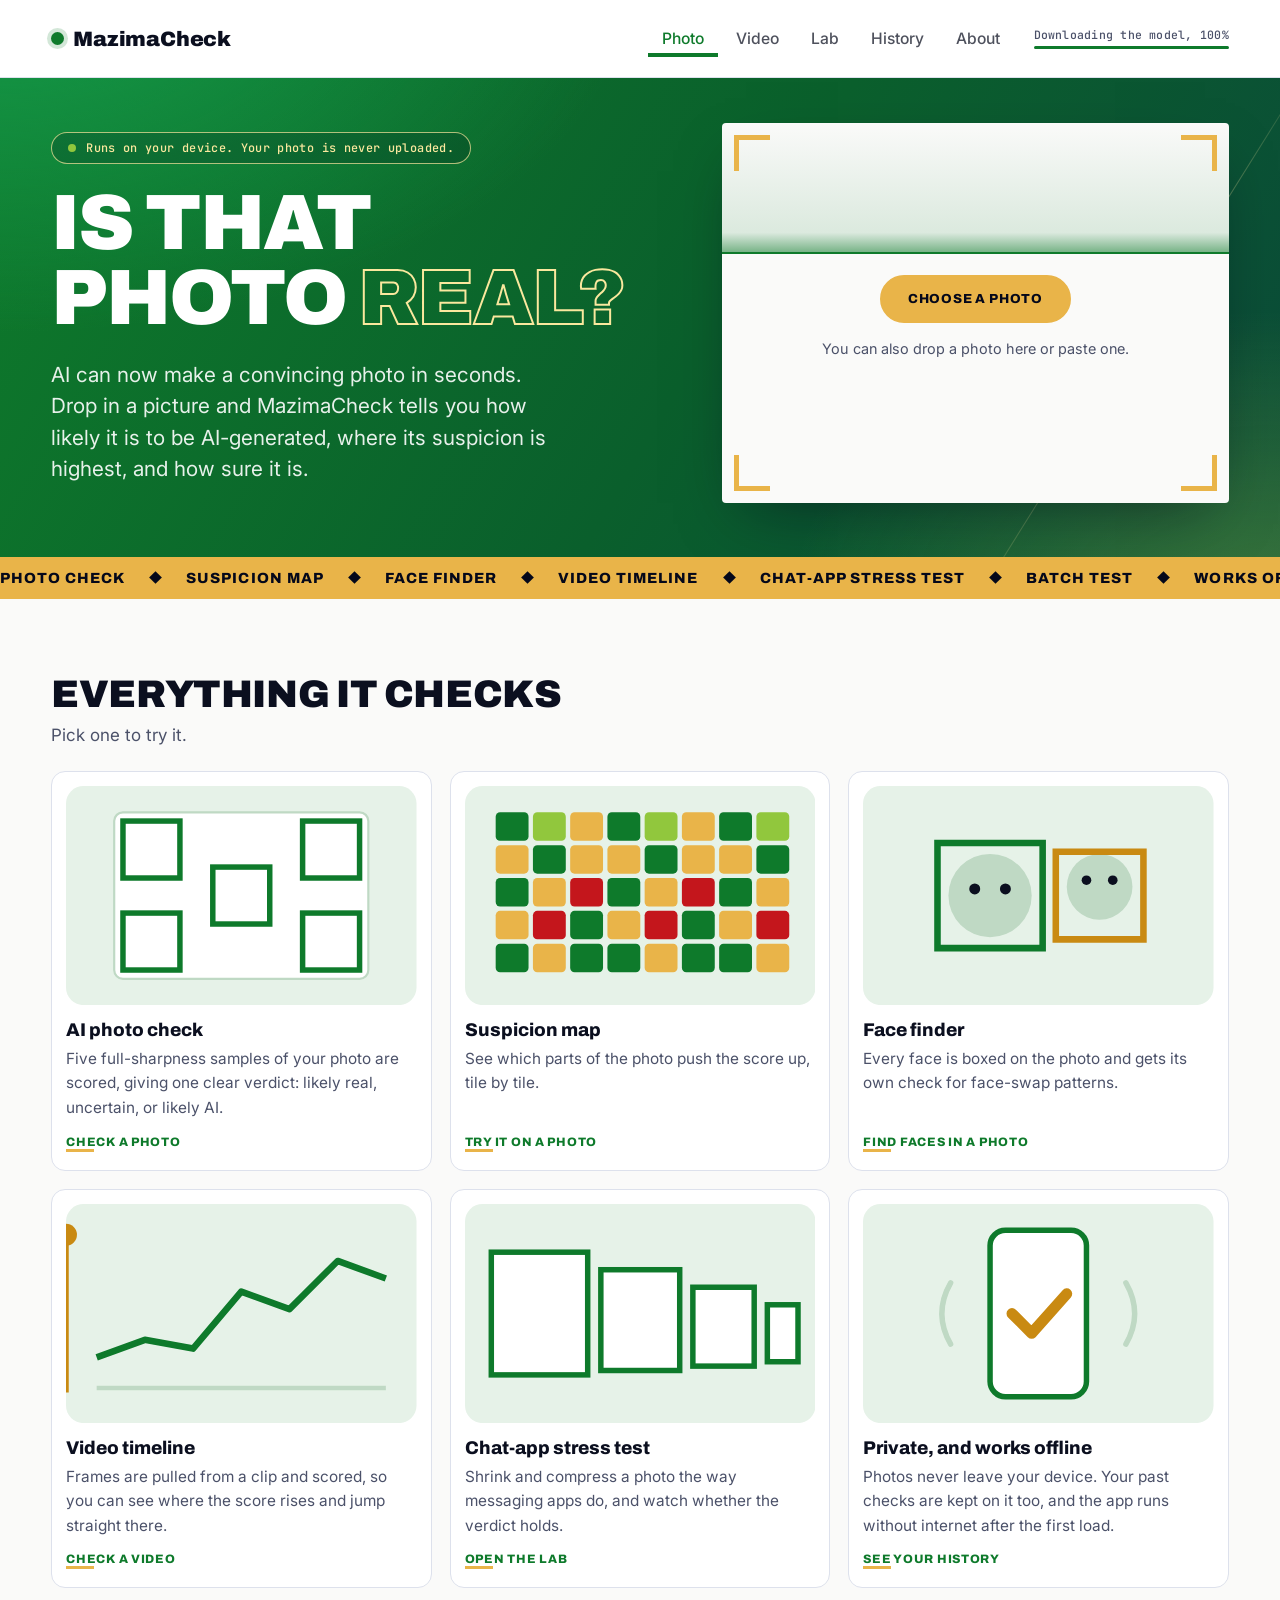
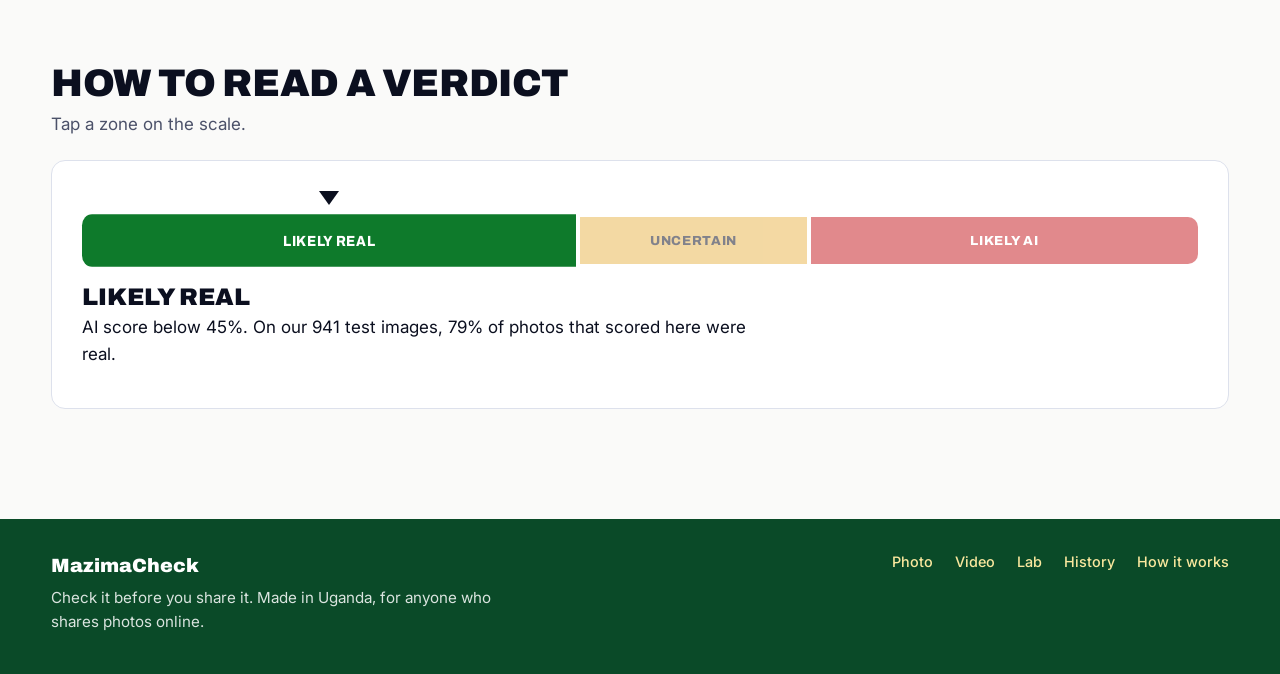
==== commit 56157ea2: "v2: lighter green look, clickable animated feature cards, moving strip, interactive verdict reader; " ====
--- a/v2/index.html
+++ b/v2/index.html
@@ -5,14 +5,14 @@
 <meta name="viewport" content="width=device-width, initial-scale=1, viewport-fit=cover">
 <title>MazimaCheck</title>
 <meta name="description" content="Check a photo or video before you trust it. Everything runs on your device.">
-<meta name="theme-color" content="#05081A">
+<meta name="theme-color" content="#FFFFFF">
 <link rel="manifest" href="manifest.webmanifest">
 <link rel="icon" href="icon.svg" type="image/svg+xml">
 <link rel="apple-touch-icon" href="icon-192.png">
 <link rel="preconnect" href="https://fonts.googleapis.com">
 <link rel="preconnect" href="https://fonts.gstatic.com" crossorigin>
 <link href="https://fonts.googleapis.com/css2?family=Archivo:wght@500;600;700;800;900&family=Inter:wght@400;500;600;700&family=JetBrains+Mono:wght@400;500&display=swap" rel="stylesheet">
-<link rel="stylesheet" href="style.css?v=6">
+<link rel="stylesheet" href="style.css?v=7">
 </head>
 <body>
 <a class="skip" href="#main">Skip to the app</a>
@@ -56,65 +56,69 @@
       </div>
     </div>
    </div>
-    <dl class="strip">
-      <div><dt>Tested on</dt><dd>941 <small>images</small></dd></div>
-      <div><dt>Verdicts</dt><dd>3 <small>real, uncertain, AI</small></dd></div>
-      <div><dt>Privacy</dt><dd>On device <small>nothing uploaded</small></dd></div>
-      <div><dt>Offline</dt><dd>Yes <small>after first load</small></dd></div>
-    </dl>
-  
+    <div class="ticker" aria-hidden="true"><div class="run"><span>Photo check</span><span>Suspicion map</span><span>Face finder</span><span>Video timeline</span><span>Chat-app stress test</span><span>Batch test</span><span>Works offline</span><span>Nothing uploaded</span><span>Photo check</span><span>Suspicion map</span><span>Face finder</span><span>Video timeline</span><span>Chat-app stress test</span><span>Batch test</span><span>Works offline</span><span>Nothing uploaded</span></div></div>
+
     <section class="how" aria-labelledby="howh">
-      <h2 id="howh" class="shout">What MazimaCheck does</h2>
+      <h2 id="howh" class="shout">Everything it checks</h2>
+      <p class="sub">Pick one to try it.</p>
       <div class="cards">
-        <article class="card">
-          <svg viewBox="0 0 160 100" role="img" aria-label="A photo with five sample squares: the centre and four corners"><rect width="160" height="100" rx="8" fill="#0B1230"/><rect x="22" y="12" width="116" height="76" rx="4" fill="#16204A"/><g fill="none" stroke="#E9B449" stroke-width="2.5"><rect x="26" y="16" width="26" height="26"/><rect x="108" y="16" width="26" height="26"/><rect x="26" y="58" width="26" height="26"/><rect x="108" y="58" width="26" height="26"/><rect x="67" y="37" width="26" height="26"/></g></svg>
-          <h3>Reads the fine detail</h3>
-          <p>Five full-sharpness samples are cut from your photo and scored. It is never shrunk first, because shrinking erases the traces AI generators leave.</p>
-        </article>
-        <article class="card">
-          <svg viewBox="0 0 160 100" role="img" aria-label="A grid of tiles from green to red"><rect width="160" height="100" rx="8" fill="#0B1230"/><g><rect x="14" y="12" width="15" height="13" rx="2" fill="#0E7A2B" opacity="0.9"/><rect x="31" y="12" width="15" height="13" rx="2" fill="#91C73D" opacity="0.75"/><rect x="48" y="12" width="15" height="13" rx="2" fill="#E9B449" opacity="0.6"/><rect x="65" y="12" width="15" height="13" rx="2" fill="#0E7A2B" opacity="0.9"/><rect x="82" y="12" width="15" height="13" rx="2" fill="#91C73D" opacity="0.75"/><rect x="99" y="12" width="15" height="13" rx="2" fill="#E9B449" opacity="0.6"/><rect x="116" y="12" width="15" height="13" rx="2" fill="#0E7A2B" opacity="0.9"/><rect x="133" y="12" width="15" height="13" rx="2" fill="#91C73D" opacity="0.75"/><rect x="14" y="27" width="15" height="13" rx="2" fill="#E9B449" opacity="0.75"/><rect x="31" y="27" width="15" height="13" rx="2" fill="#0E7A2B" opacity="0.6"/><rect x="48" y="27" width="15" height="13" rx="2" fill="#E9B449" opacity="0.9"/><rect x="65" y="27" width="15" height="13" rx="2" fill="#E9B449" opacity="0.75"/><rect x="82" y="27" width="15" height="13" rx="2" fill="#0E7A2B" opacity="0.6"/><rect x="99" y="27" width="15" height="13" rx="2" fill="#E9B449" opacity="0.9"/><rect x="116" y="27" width="15" height="13" rx="2" fill="#E9B449" opacity="0.75"/><rect x="133" y="27" width="15" height="13" rx="2" fill="#0E7A2B" opacity="0.6"/><rect x="14" y="42" width="15" height="13" rx="2" fill="#0E7A2B" opacity="0.6"/><rect x="31" y="42" width="15" height="13" rx="2" fill="#E9B449" opacity="0.9"/><rect x="48" y="42" width="15" height="13" rx="2" fill="#C4161C" opacity="0.75"/><rect x="65" y="42" width="15" height="13" rx="2" fill="#0E7A2B" opacity="0.6"/><rect x="82" y="42" width="15" height="13" rx="2" fill="#E9B449" opacity="0.9"/><rect x="99" y="42" width="15" height="13" rx="2" fill="#C4161C" opacity="0.75"/><rect x="116" y="42" width="15" height="13" rx="2" fill="#0E7A2B" opacity="0.6"/><rect x="133" y="42" width="15" height="13" rx="2" fill="#E9B449" opacity="0.9"/><rect x="14" y="57" width="15" height="13" rx="2" fill="#E9B449" opacity="0.9"/><rect x="31" y="57" width="15" height="13" rx="2" fill="#C4161C" opacity="0.75"/><rect x="48" y="57" width="15" height="13" rx="2" fill="#0E7A2B" opacity="0.6"/><rect x="65" y="57" width="15" height="13" rx="2" fill="#E9B449" opacity="0.9"/><rect x="82" y="57" width="15" height="13" rx="2" fill="#C4161C" opacity="0.75"/><rect x="99" y="57" width="15" height="13" rx="2" fill="#0E7A2B" opacity="0.6"/><rect x="116" y="57" width="15" height="13" rx="2" fill="#E9B449" opacity="0.9"/><rect x="133" y="57" width="15" height="13" rx="2" fill="#C4161C" opacity="0.75"/><rect x="14" y="72" width="15" height="13" rx="2" fill="#0E7A2B" opacity="0.75"/><rect x="31" y="72" width="15" height="13" rx="2" fill="#E9B449" opacity="0.6"/><rect x="48" y="72" width="15" height="13" rx="2" fill="#0E7A2B" opacity="0.9"/><rect x="65" y="72" width="15" height="13" rx="2" fill="#0E7A2B" opacity="0.75"/><rect x="82" y="72" width="15" height="13" rx="2" fill="#E9B449" opacity="0.6"/><rect x="99" y="72" width="15" height="13" rx="2" fill="#0E7A2B" opacity="0.9"/><rect x="116" y="72" width="15" height="13" rx="2" fill="#0E7A2B" opacity="0.75"/><rect x="133" y="72" width="15" height="13" rx="2" fill="#E9B449" opacity="0.6"/></g></svg>
-          <h3>Shows where it looks suspicious</h3>
-          <p>A suspicion map scores a grid of samples across the whole photo, so you can see which areas drive the verdict.</p>
-        </article>
-        <article class="card">
-          <svg viewBox="0 0 160 100" role="img" aria-label="Two faces with boxes drawn around them"><rect width="160" height="100" rx="8" fill="#0B1230"/><g fill="#16204A"><circle cx="58" cy="50" r="19"/><circle cx="108" cy="46" r="15"/></g><g fill="none" stroke-width="2.5"><rect x="34" y="26" width="48" height="48" stroke="#91C73D"/><rect x="88" y="30" width="40" height="40" stroke="#E9B449"/></g><g fill="#FAE89E"><circle cx="51" cy="47" r="2.5"/><circle cx="65" cy="47" r="2.5"/><circle cx="102" cy="43" r="2.2"/><circle cx="114" cy="43" r="2.2"/></g></svg>
-          <h3>Checks every face</h3>
-          <p>Faces are found and boxed on the photo, and each one gets its own check for face-swap patterns.</p>
-        </article>
-        <article class="card">
-          <svg viewBox="0 0 160 100" role="img" aria-label="The same photo shown at five shrinking sizes"><rect width="160" height="100" rx="8" fill="#0B1230"/><g fill="#16204A" stroke="#E9B449" stroke-width="2"><rect x="12" y="22" width="44" height="56"/><rect x="62" y="30" width="36" height="46" opacity=".85"/><rect x="104" y="38" width="28" height="36" opacity=".7"/><rect x="136" y="46" width="14" height="26" opacity=".55"/></g></svg>
-          <h3>Tests it against chat apps</h3>
-          <p>Shrink and compress your photo the way messaging apps do, and watch whether the verdict holds.</p>
-        </article>
+        <button type="button" class="card" data-go="pick">
+          <svg class="art a-samples" viewBox="0 0 160 100" aria-hidden="true"><rect width="160" height="100" rx="8" fill="#E6F2E8"/><rect x="22" y="12" width="116" height="76" rx="4" fill="#fff" stroke="#BFD9C4"/><g fill="none" stroke="#0E7A2B" stroke-width="2.5"><rect x="26" y="16" width="26" height="26"/><rect x="108" y="16" width="26" height="26"/><rect x="67" y="37" width="26" height="26"/><rect x="26" y="58" width="26" height="26"/><rect x="108" y="58" width="26" height="26"/></g></svg>
+          <h3>AI photo check</h3>
+          <p>Five full-sharpness samples of your photo are scored, giving one clear verdict: likely real, uncertain, or likely AI.</p>
+          <span class="go">Check a photo</span>
+        </button>
+        <button type="button" class="card" data-go="pick">
+          <svg class="art a-map" viewBox="0 0 160 100" aria-hidden="true"><rect width="160" height="100" rx="8" fill="#E6F2E8"/><g><rect class="t0" x="14" y="12" width="15" height="13" rx="2" fill="#0E7A2B"/><rect class="t1" x="31" y="12" width="15" height="13" rx="2" fill="#91C73D"/><rect class="t2" x="48" y="12" width="15" height="13" rx="2" fill="#E9B449"/><rect class="t3" x="65" y="12" width="15" height="13" rx="2" fill="#0E7A2B"/><rect class="t0" x="82" y="12" width="15" height="13" rx="2" fill="#91C73D"/><rect class="t1" x="99" y="12" width="15" height="13" rx="2" fill="#E9B449"/><rect class="t2" x="116" y="12" width="15" height="13" rx="2" fill="#0E7A2B"/><rect class="t3" x="133" y="12" width="15" height="13" rx="2" fill="#91C73D"/><rect class="t3" x="14" y="27" width="15" height="13" rx="2" fill="#E9B449"/><rect class="t0" x="31" y="27" width="15" height="13" rx="2" fill="#0E7A2B"/><rect class="t1" x="48" y="27" width="15" height="13" rx="2" fill="#E9B449"/><rect class="t2" x="65" y="27" width="15" height="13" rx="2" fill="#E9B449"/><rect class="t3" x="82" y="27" width="15" height="13" rx="2" fill="#0E7A2B"/><rect class="t0" x="99" y="27" width="15" height="13" rx="2" fill="#E9B449"/><rect class="t1" x="116" y="27" width="15" height="13" rx="2" fill="#E9B449"/><rect class="t2" x="133" y="27" width="15" height="13" rx="2" fill="#0E7A2B"/><rect class="t2" x="14" y="42" width="15" height="13" rx="2" fill="#0E7A2B"/><rect class="t3" x="31" y="42" width="15" height="13" rx="2" fill="#E9B449"/><rect class="t0" x="48" y="42" width="15" height="13" rx="2" fill="#C4161C"/><rect class="t1" x="65" y="42" width="15" height="13" rx="2" fill="#0E7A2B"/><rect class="t2" x="82" y="42" width="15" height="13" rx="2" fill="#E9B449"/><rect class="t3" x="99" y="42" width="15" height="13" rx="2" fill="#C4161C"/><rect class="t0" x="116" y="42" width="15" height="13" rx="2" fill="#0E7A2B"/><rect class="t1" x="133" y="42" width="15" height="13" rx="2" fill="#E9B449"/><rect class="t1" x="14" y="57" width="15" height="13" rx="2" fill="#E9B449"/><rect class="t2" x="31" y="57" width="15" height="13" rx="2" fill="#C4161C"/><rect class="t3" x="48" y="57" width="15" height="13" rx="2" fill="#0E7A2B"/><rect class="t0" x="65" y="57" width="15" height="13" rx="2" fill="#E9B449"/><rect class="t1" x="82" y="57" width="15" height="13" rx="2" fill="#C4161C"/><rect class="t2" x="99" y="57" width="15" height="13" rx="2" fill="#0E7A2B"/><rect class="t3" x="116" y="57" width="15" height="13" rx="2" fill="#E9B449"/><rect class="t0" x="133" y="57" width="15" height="13" rx="2" fill="#C4161C"/><rect class="t0" x="14" y="72" width="15" height="13" rx="2" fill="#0E7A2B"/><rect class="t1" x="31" y="72" width="15" height="13" rx="2" fill="#E9B449"/><rect class="t2" x="48" y="72" width="15" height="13" rx="2" fill="#0E7A2B"/><rect class="t3" x="65" y="72" width="15" height="13" rx="2" fill="#0E7A2B"/><rect class="t0" x="82" y="72" width="15" height="13" rx="2" fill="#E9B449"/><rect class="t1" x="99" y="72" width="15" height="13" rx="2" fill="#0E7A2B"/><rect class="t2" x="116" y="72" width="15" height="13" rx="2" fill="#0E7A2B"/><rect class="t3" x="133" y="72" width="15" height="13" rx="2" fill="#E9B449"/></g></svg>
+          <h3>Suspicion map</h3>
+          <p>See which parts of the photo push the score up, tile by tile.</p>
+          <span class="go">Try it on a photo</span>
+        </button>
+        <button type="button" class="card" data-go="pick">
+          <svg class="art a-face" viewBox="0 0 160 100" aria-hidden="true"><rect width="160" height="100" rx="8" fill="#E6F2E8"/><g fill="#BFD9C4"><circle cx="58" cy="50" r="19"/><circle cx="108" cy="46" r="15"/></g><g fill="#0B0F1F"><circle cx="51" cy="47" r="2.5"/><circle cx="65" cy="47" r="2.5"/><circle cx="102" cy="43" r="2.2"/><circle cx="114" cy="43" r="2.2"/></g><g fill="none" stroke-width="3"><rect class="bx" x="34" y="26" width="48" height="48" stroke="#0E7A2B" pathLength="100"/><rect class="bx b2" x="88" y="30" width="40" height="40" stroke="#C98A12" pathLength="100"/></g></svg>
+          <h3>Face finder</h3>
+          <p>Every face is boxed on the photo and gets its own check for face-swap patterns.</p>
+          <span class="go">Find faces in a photo</span>
+        </button>
+        <a class="card" href="#video">
+          <svg class="art a-video" viewBox="0 0 160 100" aria-hidden="true"><rect width="160" height="100" rx="8" fill="#E6F2E8"/><path d="M14 70 L36 62 L58 66 L80 40 L102 48 L124 26 L146 34" fill="none" stroke="#0E7A2B" stroke-width="3" stroke-linejoin="round"/><path d="M14 84h132" stroke="#BFD9C4" stroke-width="2"/><g class="head"><path d="M0 14v72" stroke="#C98A12" stroke-width="2.5"/><circle cy="14" r="5" fill="#C98A12"/></g></svg>
+          <h3>Video timeline</h3>
+          <p>Frames are pulled from a clip and scored, so you can see where the score rises and jump straight there.</p>
+          <span class="go">Check a video</span>
+        </a>
+        <a class="card" href="#lab">
+          <svg class="art a-stress" viewBox="0 0 160 100" aria-hidden="true"><rect width="160" height="100" rx="8" fill="#E6F2E8"/><g fill="#fff" stroke="#0E7A2B" stroke-width="2.5"><rect class="s1" x="12" y="22" width="44" height="56"/><rect class="s2" x="62" y="30" width="36" height="46"/><rect class="s3" x="104" y="38" width="28" height="36"/><rect class="s4" x="138" y="46" width="14" height="26"/></g></svg>
+          <h3>Chat-app stress test</h3>
+          <p>Shrink and compress a photo the way messaging apps do, and watch whether the verdict holds.</p>
+          <span class="go">Open the Lab</span>
+        </a>
+        <a class="card" href="#history">
+          <svg class="art a-priv" viewBox="0 0 160 100" aria-hidden="true"><rect width="160" height="100" rx="8" fill="#E6F2E8"/><rect x="58" y="12" width="44" height="76" rx="7" fill="#fff" stroke="#0E7A2B" stroke-width="2.5"/><path class="tick" d="M68 50l9 9 16-18" fill="none" stroke="#C98A12" stroke-width="5" stroke-linecap="round" stroke-linejoin="round" pathLength="100"/><g class="waves" fill="none" stroke="#BFD9C4" stroke-width="2.5" stroke-linecap="round"><path d="M40 36q-8 14 0 28"/><path d="M120 36q8 14 0 28"/></g></svg>
+          <h3>Private, and works offline</h3>
+          <p>Photos never leave your device. Your past checks are kept on it too, and the app runs without internet after the first load.</p>
+          <span class="go">See your history</span>
+        </a>
       </div>
     </section>
 
-    <section class="honest" aria-labelledby="honh">
-      <h2 id="honh" class="shout">Honest about where it stands</h2>
-      <div class="two">
-        <div class="panel plain">
-          <h3>What you get today</h3>
-          <ul>
-            <li>A verdict in three zones, each tied to what we measured on test images</li>
-            <li>A suspicion map showing where the score is highest</li>
-            <li>Face boxes and a check for each face</li>
-            <li>A chat-app stress test and a batch test for evaluators</li>
-            <li>Private by design: nothing leaves your device, and it works offline after the first load</li>
-          </ul>
+    <section class="read" aria-labelledby="readh">
+      <h2 id="readh" class="shout">How to read a verdict</h2>
+      <p class="sub">Tap a zone on the scale.</p>
+      <div class="reader">
+        <div class="rband" role="tablist" aria-label="Verdict zones">
+          <button role="tab" class="z zr1" data-z="real" aria-selected="true">Likely real</button>
+          <button role="tab" class="z zu1" data-z="unsure" aria-selected="false">Uncertain</button>
+          <button role="tab" class="z za1" data-z="ai" aria-selected="false">Likely AI</button>
+          <i id="rpin"></i>
         </div>
-        <div class="panel plain work">
-          <h3>What we are working on</h3>
-          <ul>
-            <li><b>Catching more AI images.</b> The photo check missed 38% of AI images in our tests.</li>
-            <li><b>Shrunk and re-sent photos.</b> Size and compression can move the score.</li>
-            <li><b>More kinds of fake face.</b> A retrained face check that has seen more fake types caught 43 to 65% of types it had never met. It is the next release.</li>
-            <li><b>Video.</b> The first version is out and has not been evaluated yet.</li>
-            <li><b>More Ugandan photos</b> in testing.</li>
-          </ul>
+        <div class="rtext" aria-live="polite">
+          <div data-for="real"><h3>Likely real</h3><p>AI score below <span class="zr">45%</span>. On our 941 test images, 79% of photos that scored here were real.</p></div>
+          <div data-for="unsure" hidden><h3>Uncertain</h3><p>AI score from <span class="zr">45%</span> to under <span class="za">65%</span>. The model is close to a coin toss in this range, so MazimaCheck tells you so and points you to a reverse image search.</p></div>
+          <div data-for="ai" hidden><h3>Likely AI-generated</h3><p>AI score of <span class="za">65%</span> and above. On our 941 test images, 81% of photos that scored here were AI-generated.</p></div>
         </div>
       </div>
-      <p class="small">It is a screening aid, not proof. <a href="#about">See the full test results and limits.</a></p>
     </section>
+
 
   </div>
 
@@ -170,7 +174,7 @@
   <h1>Check a <span class="mark">video</span></h1>
   <p class="lede">MazimaCheck pulls still frames from the clip, scores each one, and draws the score across time so you can see where it rises.</p>
   </div>
-  <p class="caution">First version. The photo model learned from fully AI-generated images, not face swaps, and video compression weakens it. Faces are checked separately. Treat the timeline as a pointer for a closer look, not a verdict.</p>
+  <p class="caution">Each frame is scored by the photo model, and faces are checked separately. Video compression weakens the signal, so use the timeline to find moments worth a closer look.</p>
   <div class="dropbtns">
     <label class="pill gold">Choose a video<input id="vfile" type="file" accept="video/*" hidden></label>
     <label class="inline">Frames to check <select id="vcount"><option>8</option><option selected>16</option><option>32</option></select></label>
@@ -256,8 +260,8 @@
 <!-- ============================== ABOUT ============================== -->
 <section id="v-about" class="view" hidden>
   <div class="hband">
-  <h1>How far to <span class="mark">trust it</span></h1>
-  <p class="lede">MazimaCheck helps you check photos and videos before you share or believe them. It is in active development. This page says plainly how well it works today and what we are fixing.</p>
+  <h1>How it <span class="mark">works</span></h1>
+  <p class="lede">MazimaCheck helps you check photos and videos before you share or believe them. Here is how it reaches a verdict and how to read one.</p>
   </div>
 
   <div class="panel">
@@ -284,42 +288,29 @@
   </div>
 
   <div class="panel">
-    <h2>Face checks: what we measured</h2>
-    <p>MazimaCheck finds faces with a small open face finder, cuts each one out and scores it with a second network trained on OpenForensics, a public set of face-swap photos. On that set it scores about 99%, and we checked that none of its test photos had a near-copy in training. Then we tried faces made in other ways, using 300 images of each from the public DeepFakeFace set:</p>
-    <table class="zt">
-      <thead><tr><th>Group</th><th>Called forged</th><th>Separation from real (AUC)</th></tr></thead>
-      <tbody>
-        <tr><td>Real celebrity photos</td><td>8% (false alarms)</td><td>not applicable</td></tr>
-        <tr><td>Face swap (InsightFace)</td><td>5%</td><td>0.46</td></tr>
-        <tr><td>Stable Diffusion inpainting</td><td>6%</td><td>0.47</td></tr>
-        <tr><td>Stable Diffusion text-to-image</td><td>9%</td><td>0.52</td></tr>
-      </tbody>
-    </table>
-    <p class="small">An AUC of 0.5 means no better than guessing. So the current face check recognises the swaps it was trained on and little else, and we show its result as a pattern match, never as proof that a face is real. We then retrained it on OpenForensics plus two of the three DeepFakeFace types and tested it on the third, held out each time. It caught 43% of unseen face swaps, 65% of unseen inpainting and 45% of unseen text-to-image faces, with 6 to 10% false alarms and AUC between 0.78 and 0.88. That retrained check is the next release.</p>
-  </div>
-
-  <div class="panel">
-    <h2>Known limits, and what we are doing about them</h2>
+    <h2>How faces are checked</h2>
+    <p>A compact face finder locates every face and boxes it on the photo. Each face is cut out as a square and scored by a second network trained on OpenForensics, a public set of real and face-swapped photos. It recognises that style of face swap. Faces made with other tools can pass it, so a clear face result is not proof on its own.</p>
+  </div>
+
+  <div class="panel">
+    <h2>Good to know</h2>
     <ul>
-      <li>It misses AI images often: 38% of AI test images were called real, and 47% of those shared on Reddit.</li>
-      <li>Image size and compression move the score. On our own photos taken in Uganda, shrinking a real photo changed its score by up to 19 points.</li>
-      <li>Regular textures such as brick walls can be flagged as AI.</li>
-      <li>The face check in this version only recognises the face swaps it was trained on. The retrained version described above is next.</li>
-      <li>Our test photos are mostly public and online sources. We are adding more photos taken and shared in Uganda to see how the results change.</li>
-      <li>The video check is a first version and has not been evaluated yet.</li>
-      <li>It is a screening aid, not proof. Check anything important with a second source.</li>
+      <li>MazimaCheck is a screening aid, not proof. Check anything important with a second source, such as a reverse image search.</li>
+      <li>Heavily shrunk or re-compressed photos are harder to judge. The Lab shows how much a photo's score moves.</li>
+      <li>Regular textures such as brick walls can raise the score.</li>
+      <li>Some AI images score as real, which is why the uncertain zone and the suspicion map are there.</li>
     </ul>
   </div>
 </section>
 
 </main>
 
-<footer class="foot"><div><b>MazimaCheck</b><p>Made in Uganda, for anyone who shares photos online. In active development: every result comes with the test numbers behind it.</p></div><nav aria-label="Footer"><a href="#photo">Photo</a><a href="#video">Video</a><a href="#lab">Lab</a><a href="#about">About</a></nav></footer>
+<footer class="foot"><div><b>MazimaCheck</b><p>Check it before you share it. Made in Uganda, for anyone who shares photos online.</p></div><nav aria-label="Footer"><a href="#photo">Photo</a><a href="#video">Video</a><a href="#lab">Lab</a><a href="#history">History</a><a href="#about">How it works</a></nav></footer>
 
 <script src="../ort/ort.wasm.min.js"></script>
 <script src="engine.js?v=2"></script>
 <script src="faces.js?v=4"></script>
-<script src="app.js?v=7"></script>
+<script src="app.js?v=8"></script>
 <script src="batch.js?v=1"></script>
 </body>
 </html>
--- a/v2/style.css
+++ b/v2/style.css
@@ -1,7 +1,7 @@
 /* MazimaCheck. A deep navy band with a green glow carries the navigation and each section's headline;
    the working area below is near-white. Gold is the one action colour, green means real. */
 :root{
-  --bg:#FAFAF9; --panel:#FFFFFF; --panel2:#EEF0F5; --line:#DDE1EC; --stage:#0B0F1F;
+  --bg:#FAFAF9; --panel:#FFFFFF; --panel2:#EEF0F5; --line:#DDE1EC; --stage:#10241A;
   --ink:#0B0F1F; --soft:#2B3150; --mute:#4B5169; --gold:#E9B449; --pale:#FAE89E; --lime:#91C73D; --cream:#0B0F1F;
   --green:#0E7A2B; --deep:#05081A; --night2:#0B1230; --oncream:#FFFFFF;
   --real:#0E7A2B; --ai:#C4161C; --warn:#8A5A00; --warnbg:#FFF3D1; --night:#0B0F1F; --navy:#FFFFFF;
@@ -27,27 +27,27 @@
 [hidden]{display:none!important}
 
 /* ---------- top bar ---------- */
-.top{display:flex;align-items:center;gap:20px;padding:20px max(var(--pad),calc(50vw - 720px + var(--pad)));background:var(--deep);color:var(--oncream);border-bottom:1px solid #141C45}
+.top{display:flex;align-items:center;gap:20px;padding:20px max(var(--pad),calc(50vw - 720px + var(--pad)));background:#fff;color:var(--ink);border-bottom:1px solid var(--line);position:sticky;top:0;z-index:7}
 .brand{display:inline-flex;align-items:center;gap:9px;font:900 1.3rem var(--display);letter-spacing:-.01em;text-decoration:none}
-.dot{width:13px;height:13px;border-radius:50%;background:var(--gold)}
+.dot{width:13px;height:13px;border-radius:50%;background:var(--green);box-shadow:0 0 0 4px rgba(14,122,43,.18)}
 .top nav{margin-left:auto}
 .tabs{display:flex;gap:4px}
-.tabs button{display:flex;align-items:center;gap:8px;background:none;border:0;color:var(--oncream);opacity:.78;font:500 .98rem var(--body);padding:9px 14px;border-radius:999px;cursor:pointer}
+.tabs button{display:flex;align-items:center;gap:8px;background:none;border:0;color:var(--ink);opacity:.72;font:500 .98rem var(--body);padding:9px 14px;border-radius:999px;cursor:pointer}
 .tabs svg{width:20px;height:20px;fill:none;stroke:currentColor;stroke-width:1.8;stroke-linecap:round;stroke-linejoin:round;display:none}
 .tabs button:hover{opacity:1}
-.tabs button[aria-selected=true]{opacity:1;color:var(--gold);box-shadow:inset 0 -4px 0 var(--gold);border-radius:0}
+.tabs button[aria-selected=true]{opacity:1;color:var(--green);box-shadow:inset 0 -4px 0 var(--green);border-radius:0}
 .topright{display:flex;align-items:center;gap:14px}
 .chip{min-width:150px}
-.state{font:500 .72rem/1.3 var(--mono);letter-spacing:.02em;color:var(--pale);opacity:.9;margin:0 0 4px}
-.statebar{height:3px;background:rgba(255,255,255,.25);border-radius:2px;overflow:hidden}
-.statebar div{height:100%;width:0;background:var(--gold);transition:width .2s}
+.state{font:500 .72rem/1.3 var(--mono);letter-spacing:.02em;color:var(--mute);margin:0 0 4px}
+.statebar{height:3px;background:var(--line);border-radius:2px;overflow:hidden}
+.statebar div{height:100%;width:0;background:var(--green);transition:width .2s}
 
 main{padding:0 var(--pad) 90px;max-width:1440px;margin:0 auto}
 /* the green band: full width, holds each section's headline */
-.hband{position:relative;overflow:hidden;margin:0 calc(50% - 50vw) 28px;padding:clamp(26px,5vh,56px) calc(50vw - 50%) clamp(30px,6vh,64px);background:radial-gradient(760px 460px at 8% -25%,rgba(14,122,43,.75),transparent 66%),radial-gradient(520px 380px at 96% 120%,rgba(14,122,43,.35),transparent 70%),linear-gradient(180deg,#07102A,var(--deep));color:var(--oncream)}
+.hband{position:relative;overflow:hidden;margin:0 calc(50% - 50vw) 28px;padding:clamp(26px,5vh,56px) calc(50vw - 50%) clamp(30px,6vh,64px);background:radial-gradient(700px 420px at 100% 110%,rgba(145,199,61,.35),transparent 70%),radial-gradient(900px 500px at 0% -20%,#15994A,transparent 70%),linear-gradient(120deg,#0E7A2B,#0A5F2C 55%,#0B4A3A);color:var(--oncream)}
 .hband::after{content:"";position:absolute;right:11%;top:-20%;width:1px;height:150%;background:linear-gradient(transparent,rgba(250,232,158,.55),transparent);transform:rotate(32deg);pointer-events:none}
 .hband>*{position:relative;z-index:1}
-.hband .lede{color:rgba(255,255,255,.82)}
+.hband .lede{color:rgba(255,255,255,.9)}
 .hband h1 .mark{color:transparent;-webkit-text-stroke:2px var(--pale);paint-order:stroke fill}
 .hband .pill.gold{background:var(--gold);border-color:var(--gold);color:var(--deep)}.hband .pill.gold:hover{background:var(--pale);border-color:var(--pale)}
 .touchonly{display:none}
@@ -77,7 +77,7 @@
 
 /* ---------- photo hero ---------- */
 .hero{display:grid;grid-template-columns:minmax(0,1.1fr) minmax(320px,.9fr);gap:clamp(24px,4vw,64px);align-items:center;margin-bottom:0}
-.badge{display:inline-flex;align-items:center;gap:10px;border:1px solid rgba(233,180,73,.7);background:rgba(233,180,73,.1);color:var(--pale);border-radius:999px;padding:7px 16px;font:500 .74rem var(--mono);letter-spacing:.03em;margin:0 0 22px}
+.badge{display:inline-flex;align-items:center;gap:10px;border:1px solid rgba(250,232,158,.7);background:rgba(5,8,26,.18);color:var(--pale);border-radius:999px;padding:7px 16px;font:500 .74rem var(--mono);letter-spacing:.03em;margin:0 0 22px}
 .badge i{width:8px;height:8px;border-radius:50%;background:var(--lime)}
 .hero .lede{margin-top:24px}
 /* the viewfinder frame, kept from the first site */
@@ -173,7 +173,7 @@
 /* ---------- phone: tabs move to a bottom bar, like an installed app ---------- */
 @media (max-width:900px){
   .top{padding:14px 16px;gap:12px}
-  .top nav{position:fixed;inset:auto 0 0 0;margin:0;background:var(--deep);border-top:1px solid #141C45;padding:6px 6px calc(6px + env(safe-area-inset-bottom));z-index:6}
+  .top nav{position:fixed;inset:auto 0 0 0;margin:0;background:#fff;border-top:1px solid var(--line);padding:6px 6px calc(6px + env(safe-area-inset-bottom));z-index:6}
   .tabs{justify-content:space-around}
   .tabs svg{display:block}
   .tabs button{flex-direction:column;gap:3px;font-size:.72rem;padding:6px 8px;min-width:58px}
@@ -187,26 +187,52 @@
 .frames small{display:block;font-weight:500}
 
 /* ---------- landing sections and footer ---------- */
-.shout{font:900 clamp(1.6rem,3.2vw,2.4rem)/1 var(--display);letter-spacing:-.01em;text-transform:uppercase;margin:0 0 22px}
-.how,.honest{margin-top:clamp(40px,7vw,84px)}
-.cards{display:grid;grid-template-columns:repeat(auto-fit,minmax(230px,1fr));gap:18px}
-.card{background:var(--panel);border:1px solid var(--line);border-top:5px solid var(--gold);border-radius:10px;padding:14px 14px 20px}
-.card svg{display:block;width:100%;height:auto;margin-bottom:14px}
-.card h3{font:800 1.1rem/1.2 var(--display);margin:0 0 6px}
-.card p{margin:0;color:var(--mute);font-size:.96rem}
-.honest .two{display:grid;grid-template-columns:repeat(auto-fit,minmax(300px,1fr));gap:18px}
-.panel.plain{margin:0;max-width:none}
-.panel.plain h3{font:800 1.15rem var(--display);margin:0 0 8px}
-.panel.plain ul{margin:0;padding-left:20px}
-.panel.plain li{margin:8px 0}
-.panel.work{background:var(--deep);border-color:var(--deep);color:#fff}
-.panel.work h3{color:var(--pale)}
-.panel.work li::marker{color:var(--gold)}
-.honest>.small{margin-top:16px}
-.foot{display:flex;flex-wrap:wrap;gap:20px 48px;justify-content:space-between;align-items:flex-start;background:var(--deep);color:rgba(255,255,255,.8);padding:34px max(var(--pad),calc(50vw - 720px + var(--pad))) 40px;margin-top:20px}
+.drop{position:relative;overflow:hidden;box-shadow:0 24px 60px -24px rgba(5,8,26,.55)}
+.drop::after{content:"";position:absolute;left:0;right:0;top:0;height:34%;background:linear-gradient(rgba(14,122,43,0),rgba(14,122,43,.13) 85%,rgba(14,122,43,.55));border-bottom:2px solid var(--green);animation:scan 3.6s cubic-bezier(.5,0,.5,1) infinite;pointer-events:none}
+@keyframes scan{0%{transform:translateY(-100%)}100%{transform:translateY(300%)}}
+.dropinner{position:relative;z-index:2}
+.hband.hero{margin-bottom:0}
+.ticker{margin:0 calc(50% - 50vw);background:var(--gold);color:var(--deep);overflow:hidden;white-space:nowrap}
+.ticker .run{display:inline-flex;animation:slide 32s linear infinite}
+.ticker span{font:800 .92rem var(--display);letter-spacing:.07em;text-transform:uppercase;padding:13px 0}
+.ticker span::after{content:"";display:inline-block;width:9px;height:9px;background:var(--deep);transform:rotate(45deg);margin:0 26px 1px}
+@keyframes slide{to{transform:translateX(-50%)}}
+.shout{font:900 clamp(1.6rem,3.2vw,2.4rem)/1 var(--display);letter-spacing:-.01em;text-transform:uppercase;margin:0}
+.sub{margin:8px 0 22px;color:var(--mute)}
+.how,.read{margin-top:clamp(40px,6vw,76px)}
+.cards{display:grid;grid-template-columns:repeat(3,1fr);gap:18px}
+@media (max-width:1000px){.cards{grid-template-columns:repeat(2,1fr)}}
+@media (max-width:620px){.cards{grid-template-columns:1fr}}
+.card{display:flex;flex-direction:column;text-align:left;font:inherit;color:inherit;text-decoration:none;cursor:pointer;background:var(--panel);border:1px solid var(--line);border-radius:14px;padding:14px 14px 18px;transition:transform .18s,box-shadow .18s,border-color .18s}
+.card:hover,.card:focus-visible{transform:translateY(-6px);border-color:var(--green);box-shadow:0 18px 36px -18px rgba(14,122,43,.5)}
+.card .art{display:block;width:100%;height:auto;margin-bottom:14px;border-radius:8px}
+.card h3{font:800 1.15rem/1.2 var(--display);margin:0 0 6px}
+.card p{margin:0 0 14px;color:var(--mute);font-size:.96rem}
+.go{margin-top:auto;align-self:flex-start;font:800 .76rem var(--display);letter-spacing:.06em;text-transform:uppercase;color:var(--green);padding-bottom:3px;background:linear-gradient(var(--gold),var(--gold)) left bottom/28px 3px no-repeat;transition:background-size .2s}
+.card:hover .go,.card:focus-visible .go{background-size:100% 3px}
+.a-samples g rect{animation:blink 3s infinite}.a-samples g rect:nth-child(2){animation-delay:.5s}.a-samples g rect:nth-child(3){animation-delay:1s}.a-samples g rect:nth-child(4){animation-delay:1.5s}.a-samples g rect:nth-child(5){animation-delay:2s}
+@keyframes blink{0%,60%,100%{stroke:#0E7A2B;fill:none}20%{stroke:#C98A12;fill:rgba(233,180,73,.35)}}
+.a-map rect[class]{animation:tile 2.8s ease-in-out infinite}.a-map .t1{animation-delay:.7s}.a-map .t2{animation-delay:1.4s}.a-map .t3{animation-delay:2.1s}
+@keyframes tile{0%,100%{opacity:.9}50%{opacity:.35}}
+.a-face .bx{stroke-dasharray:100;animation:draw 3.4s ease-in-out infinite}.a-face .b2{animation-delay:.5s}
+@keyframes draw{0%{stroke-dashoffset:100}45%,85%{stroke-dashoffset:0}100%{stroke-dashoffset:100}}
+.a-video .head{animation:play 4s linear infinite}
+@keyframes play{from{transform:translateX(14px)}to{transform:translateX(146px)}}
+.a-stress rect{transform-box:fill-box;transform-origin:center;animation:squash 3.2s ease-in-out infinite}.a-stress .s2{animation-delay:.3s}.a-stress .s3{animation-delay:.6s}.a-stress .s4{animation-delay:.9s}
+@keyframes squash{0%,100%{transform:scale(1)}50%{transform:scale(.82)}}
+.a-priv .tick{stroke-dasharray:100;animation:draw 3.4s ease-in-out infinite}.a-priv .waves{animation:tile 2.4s ease-in-out infinite}
+.reader{background:var(--panel);border:1px solid var(--line);border-radius:14px;padding:clamp(18px,3vw,30px)}
+.rband{position:relative;display:flex;gap:4px;padding-top:26px}
+.z{flex:45;border:0;cursor:pointer;color:#fff;font:800 .82rem var(--display);letter-spacing:.05em;text-transform:uppercase;padding:16px 6px;background:var(--real);border-radius:10px 0 0 10px;opacity:.5;transition:opacity .2s,transform .2s}
+.z.zu1{flex:20;background:var(--gold);color:var(--deep);border-radius:0}.z.za1{flex:35;background:var(--ai);border-radius:0 10px 10px 0}
+.z:hover{opacity:.8}.z[aria-selected=true]{opacity:1;transform:scaleY(1.12)}
+#rpin{position:absolute;top:0;left:22%;width:0;height:0;margin-left:-10px;border:10px solid transparent;border-top:14px solid var(--ink);transition:left .45s cubic-bezier(.2,.8,.2,1)}
+.rtext{margin-top:20px;min-height:5.5em}.rtext h3{font:900 1.5rem var(--display);text-transform:uppercase;margin:0 0 4px}.rtext p{margin:0;max-width:62ch}
+.foot{display:flex;flex-wrap:wrap;gap:20px 48px;justify-content:space-between;align-items:flex-start;background:#0A4A28;color:rgba(255,255,255,.85);padding:34px max(var(--pad),calc(50vw - 720px + var(--pad))) 40px;margin-top:20px}
 .foot b{font:900 1.2rem var(--display);color:#fff}
 .foot p{margin:6px 0 0;max-width:46ch;font-size:.95rem}
 .foot nav{display:flex;gap:22px;flex-wrap:wrap}
 .foot a{color:var(--pale);text-decoration:none;font:500 .9rem var(--body)}
 .foot a:hover{text-decoration:underline}
-@media (max-width:900px){.foot{padding-bottom:110px}}
+@media (max-width:900px){.foot{padding-bottom:110px}.z{font-size:.66rem;letter-spacing:0}}
+@media (prefers-reduced-motion:reduce){.drop::after,.ticker .run,.art *{animation:none!important}.card,.z,#rpin{transition:none}}
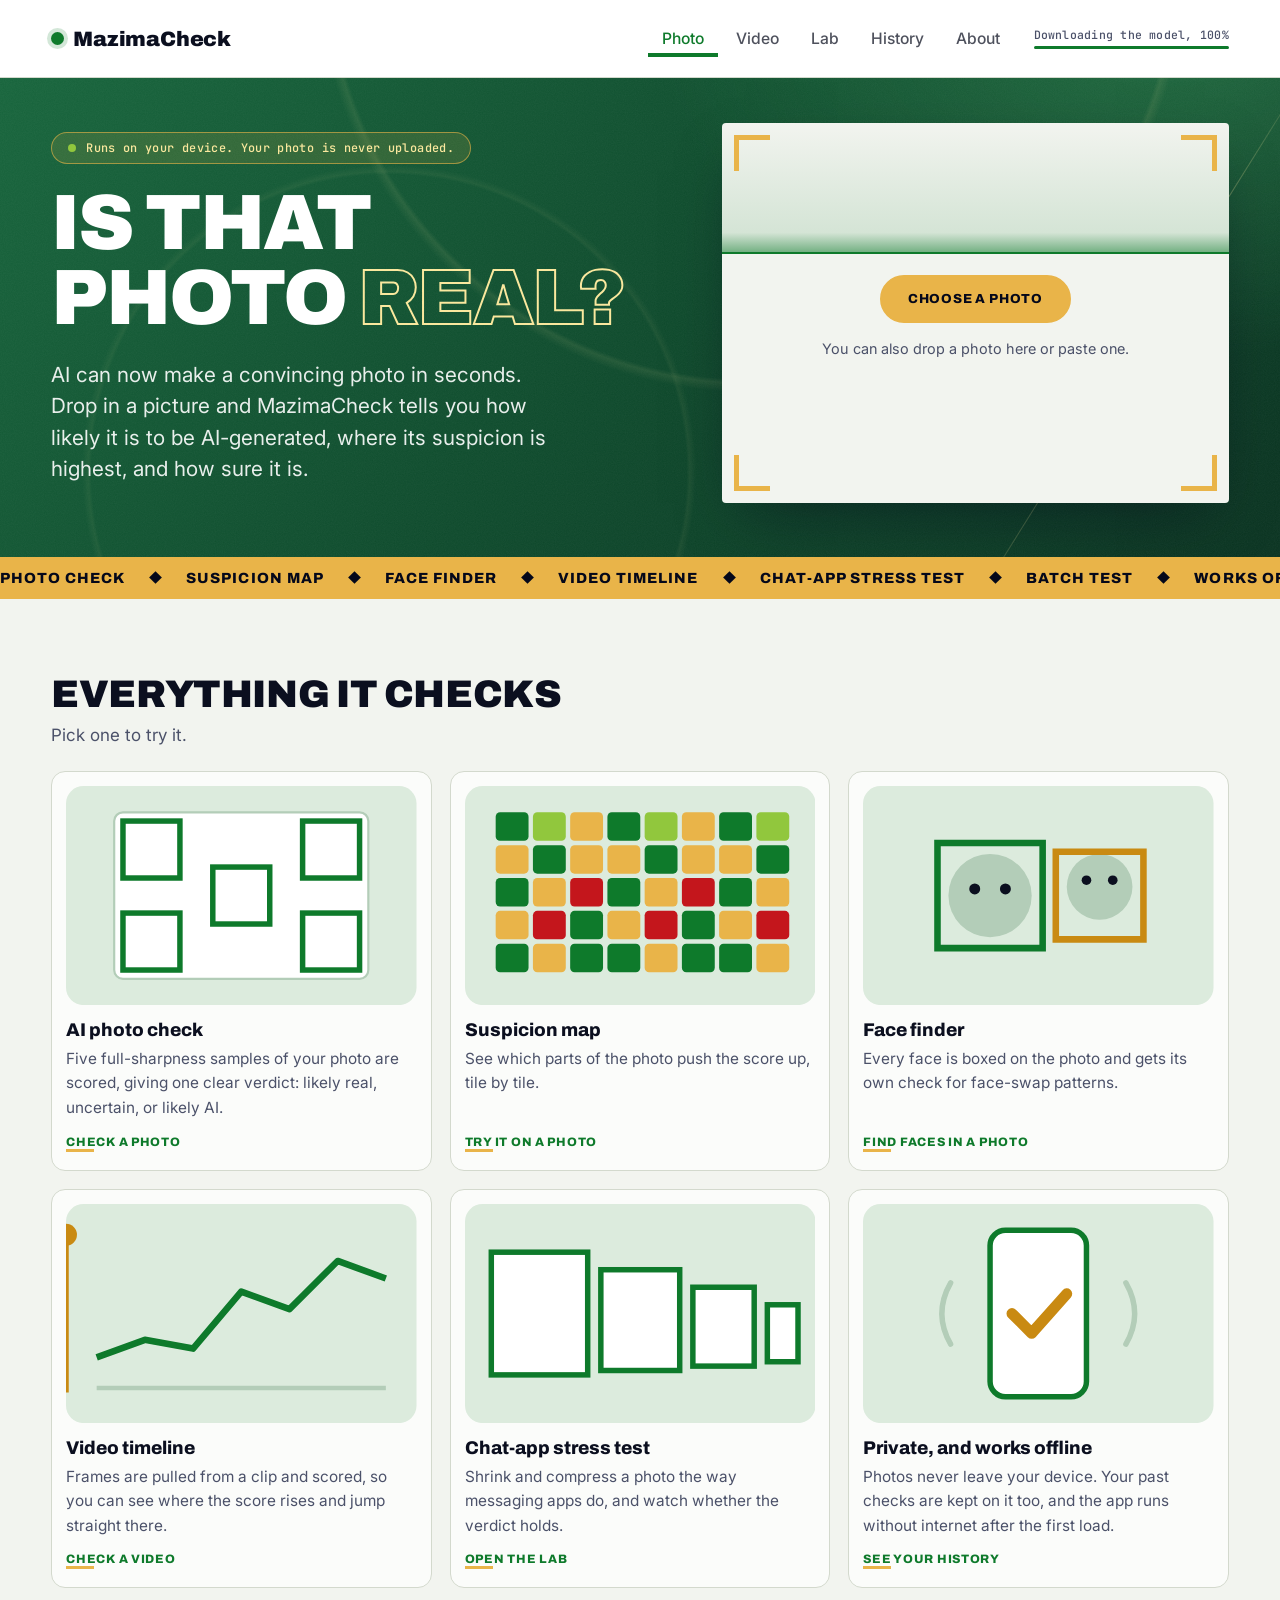
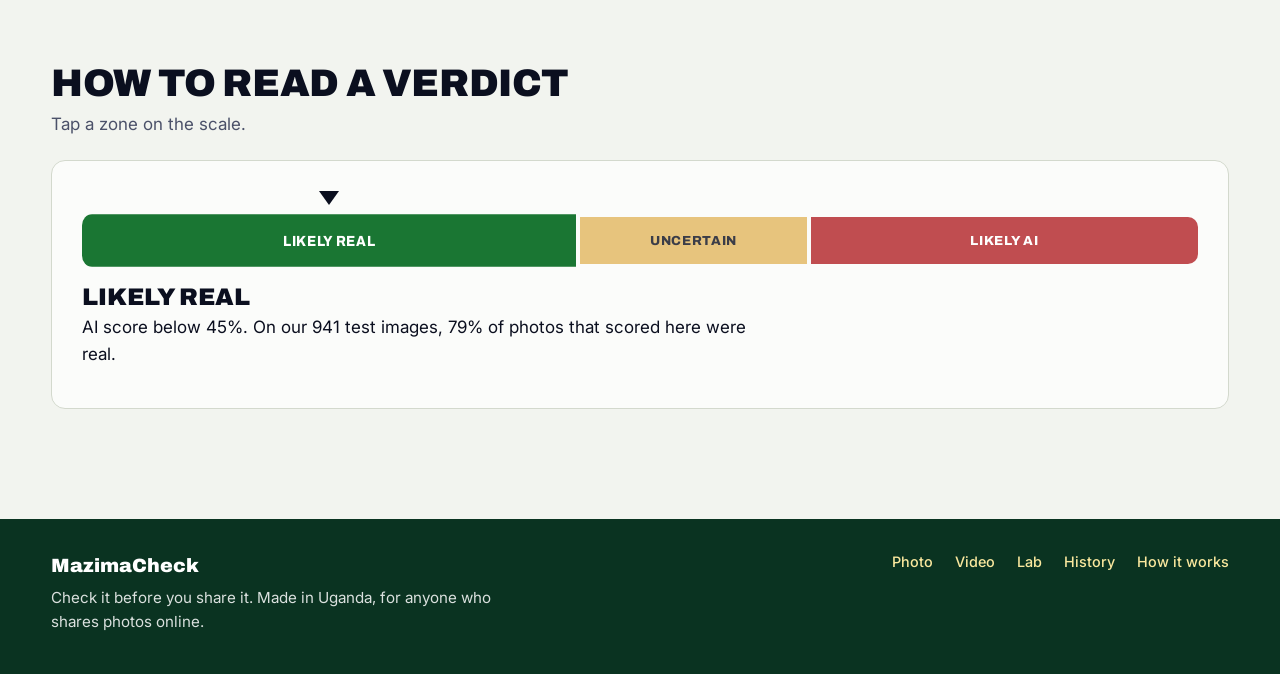
==== commit 35351334: "v2: deeper forest green with grain and arcs, softer page tones, calmer verdict colours" ====
--- a/v2/index.html
+++ b/v2/index.html
@@ -12,7 +12,7 @@
 <link rel="preconnect" href="https://fonts.googleapis.com">
 <link rel="preconnect" href="https://fonts.gstatic.com" crossorigin>
 <link href="https://fonts.googleapis.com/css2?family=Archivo:wght@500;600;700;800;900&family=Inter:wght@400;500;600;700&family=JetBrains+Mono:wght@400;500&display=swap" rel="stylesheet">
-<link rel="stylesheet" href="style.css?v=7">
+<link rel="stylesheet" href="style.css?v=8">
 </head>
 <body>
 <a class="skip" href="#main">Skip to the app</a>
@@ -63,37 +63,37 @@
       <p class="sub">Pick one to try it.</p>
       <div class="cards">
         <button type="button" class="card" data-go="pick">
-          <svg class="art a-samples" viewBox="0 0 160 100" aria-hidden="true"><rect width="160" height="100" rx="8" fill="#E6F2E8"/><rect x="22" y="12" width="116" height="76" rx="4" fill="#fff" stroke="#BFD9C4"/><g fill="none" stroke="#0E7A2B" stroke-width="2.5"><rect x="26" y="16" width="26" height="26"/><rect x="108" y="16" width="26" height="26"/><rect x="67" y="37" width="26" height="26"/><rect x="26" y="58" width="26" height="26"/><rect x="108" y="58" width="26" height="26"/></g></svg>
+          <svg class="art a-samples" viewBox="0 0 160 100" aria-hidden="true"><rect width="160" height="100" rx="8" fill="#DCEBDD"/><rect x="22" y="12" width="116" height="76" rx="4" fill="#fff" stroke="#B3CDB8"/><g fill="none" stroke="#0E7A2B" stroke-width="2.5"><rect x="26" y="16" width="26" height="26"/><rect x="108" y="16" width="26" height="26"/><rect x="67" y="37" width="26" height="26"/><rect x="26" y="58" width="26" height="26"/><rect x="108" y="58" width="26" height="26"/></g></svg>
           <h3>AI photo check</h3>
           <p>Five full-sharpness samples of your photo are scored, giving one clear verdict: likely real, uncertain, or likely AI.</p>
           <span class="go">Check a photo</span>
         </button>
         <button type="button" class="card" data-go="pick">
-          <svg class="art a-map" viewBox="0 0 160 100" aria-hidden="true"><rect width="160" height="100" rx="8" fill="#E6F2E8"/><g><rect class="t0" x="14" y="12" width="15" height="13" rx="2" fill="#0E7A2B"/><rect class="t1" x="31" y="12" width="15" height="13" rx="2" fill="#91C73D"/><rect class="t2" x="48" y="12" width="15" height="13" rx="2" fill="#E9B449"/><rect class="t3" x="65" y="12" width="15" height="13" rx="2" fill="#0E7A2B"/><rect class="t0" x="82" y="12" width="15" height="13" rx="2" fill="#91C73D"/><rect class="t1" x="99" y="12" width="15" height="13" rx="2" fill="#E9B449"/><rect class="t2" x="116" y="12" width="15" height="13" rx="2" fill="#0E7A2B"/><rect class="t3" x="133" y="12" width="15" height="13" rx="2" fill="#91C73D"/><rect class="t3" x="14" y="27" width="15" height="13" rx="2" fill="#E9B449"/><rect class="t0" x="31" y="27" width="15" height="13" rx="2" fill="#0E7A2B"/><rect class="t1" x="48" y="27" width="15" height="13" rx="2" fill="#E9B449"/><rect class="t2" x="65" y="27" width="15" height="13" rx="2" fill="#E9B449"/><rect class="t3" x="82" y="27" width="15" height="13" rx="2" fill="#0E7A2B"/><rect class="t0" x="99" y="27" width="15" height="13" rx="2" fill="#E9B449"/><rect class="t1" x="116" y="27" width="15" height="13" rx="2" fill="#E9B449"/><rect class="t2" x="133" y="27" width="15" height="13" rx="2" fill="#0E7A2B"/><rect class="t2" x="14" y="42" width="15" height="13" rx="2" fill="#0E7A2B"/><rect class="t3" x="31" y="42" width="15" height="13" rx="2" fill="#E9B449"/><rect class="t0" x="48" y="42" width="15" height="13" rx="2" fill="#C4161C"/><rect class="t1" x="65" y="42" width="15" height="13" rx="2" fill="#0E7A2B"/><rect class="t2" x="82" y="42" width="15" height="13" rx="2" fill="#E9B449"/><rect class="t3" x="99" y="42" width="15" height="13" rx="2" fill="#C4161C"/><rect class="t0" x="116" y="42" width="15" height="13" rx="2" fill="#0E7A2B"/><rect class="t1" x="133" y="42" width="15" height="13" rx="2" fill="#E9B449"/><rect class="t1" x="14" y="57" width="15" height="13" rx="2" fill="#E9B449"/><rect class="t2" x="31" y="57" width="15" height="13" rx="2" fill="#C4161C"/><rect class="t3" x="48" y="57" width="15" height="13" rx="2" fill="#0E7A2B"/><rect class="t0" x="65" y="57" width="15" height="13" rx="2" fill="#E9B449"/><rect class="t1" x="82" y="57" width="15" height="13" rx="2" fill="#C4161C"/><rect class="t2" x="99" y="57" width="15" height="13" rx="2" fill="#0E7A2B"/><rect class="t3" x="116" y="57" width="15" height="13" rx="2" fill="#E9B449"/><rect class="t0" x="133" y="57" width="15" height="13" rx="2" fill="#C4161C"/><rect class="t0" x="14" y="72" width="15" height="13" rx="2" fill="#0E7A2B"/><rect class="t1" x="31" y="72" width="15" height="13" rx="2" fill="#E9B449"/><rect class="t2" x="48" y="72" width="15" height="13" rx="2" fill="#0E7A2B"/><rect class="t3" x="65" y="72" width="15" height="13" rx="2" fill="#0E7A2B"/><rect class="t0" x="82" y="72" width="15" height="13" rx="2" fill="#E9B449"/><rect class="t1" x="99" y="72" width="15" height="13" rx="2" fill="#0E7A2B"/><rect class="t2" x="116" y="72" width="15" height="13" rx="2" fill="#0E7A2B"/><rect class="t3" x="133" y="72" width="15" height="13" rx="2" fill="#E9B449"/></g></svg>
+          <svg class="art a-map" viewBox="0 0 160 100" aria-hidden="true"><rect width="160" height="100" rx="8" fill="#DCEBDD"/><g><rect class="t0" x="14" y="12" width="15" height="13" rx="2" fill="#0E7A2B"/><rect class="t1" x="31" y="12" width="15" height="13" rx="2" fill="#91C73D"/><rect class="t2" x="48" y="12" width="15" height="13" rx="2" fill="#E9B449"/><rect class="t3" x="65" y="12" width="15" height="13" rx="2" fill="#0E7A2B"/><rect class="t0" x="82" y="12" width="15" height="13" rx="2" fill="#91C73D"/><rect class="t1" x="99" y="12" width="15" height="13" rx="2" fill="#E9B449"/><rect class="t2" x="116" y="12" width="15" height="13" rx="2" fill="#0E7A2B"/><rect class="t3" x="133" y="12" width="15" height="13" rx="2" fill="#91C73D"/><rect class="t3" x="14" y="27" width="15" height="13" rx="2" fill="#E9B449"/><rect class="t0" x="31" y="27" width="15" height="13" rx="2" fill="#0E7A2B"/><rect class="t1" x="48" y="27" width="15" height="13" rx="2" fill="#E9B449"/><rect class="t2" x="65" y="27" width="15" height="13" rx="2" fill="#E9B449"/><rect class="t3" x="82" y="27" width="15" height="13" rx="2" fill="#0E7A2B"/><rect class="t0" x="99" y="27" width="15" height="13" rx="2" fill="#E9B449"/><rect class="t1" x="116" y="27" width="15" height="13" rx="2" fill="#E9B449"/><rect class="t2" x="133" y="27" width="15" height="13" rx="2" fill="#0E7A2B"/><rect class="t2" x="14" y="42" width="15" height="13" rx="2" fill="#0E7A2B"/><rect class="t3" x="31" y="42" width="15" height="13" rx="2" fill="#E9B449"/><rect class="t0" x="48" y="42" width="15" height="13" rx="2" fill="#C4161C"/><rect class="t1" x="65" y="42" width="15" height="13" rx="2" fill="#0E7A2B"/><rect class="t2" x="82" y="42" width="15" height="13" rx="2" fill="#E9B449"/><rect class="t3" x="99" y="42" width="15" height="13" rx="2" fill="#C4161C"/><rect class="t0" x="116" y="42" width="15" height="13" rx="2" fill="#0E7A2B"/><rect class="t1" x="133" y="42" width="15" height="13" rx="2" fill="#E9B449"/><rect class="t1" x="14" y="57" width="15" height="13" rx="2" fill="#E9B449"/><rect class="t2" x="31" y="57" width="15" height="13" rx="2" fill="#C4161C"/><rect class="t3" x="48" y="57" width="15" height="13" rx="2" fill="#0E7A2B"/><rect class="t0" x="65" y="57" width="15" height="13" rx="2" fill="#E9B449"/><rect class="t1" x="82" y="57" width="15" height="13" rx="2" fill="#C4161C"/><rect class="t2" x="99" y="57" width="15" height="13" rx="2" fill="#0E7A2B"/><rect class="t3" x="116" y="57" width="15" height="13" rx="2" fill="#E9B449"/><rect class="t0" x="133" y="57" width="15" height="13" rx="2" fill="#C4161C"/><rect class="t0" x="14" y="72" width="15" height="13" rx="2" fill="#0E7A2B"/><rect class="t1" x="31" y="72" width="15" height="13" rx="2" fill="#E9B449"/><rect class="t2" x="48" y="72" width="15" height="13" rx="2" fill="#0E7A2B"/><rect class="t3" x="65" y="72" width="15" height="13" rx="2" fill="#0E7A2B"/><rect class="t0" x="82" y="72" width="15" height="13" rx="2" fill="#E9B449"/><rect class="t1" x="99" y="72" width="15" height="13" rx="2" fill="#0E7A2B"/><rect class="t2" x="116" y="72" width="15" height="13" rx="2" fill="#0E7A2B"/><rect class="t3" x="133" y="72" width="15" height="13" rx="2" fill="#E9B449"/></g></svg>
           <h3>Suspicion map</h3>
           <p>See which parts of the photo push the score up, tile by tile.</p>
           <span class="go">Try it on a photo</span>
         </button>
         <button type="button" class="card" data-go="pick">
-          <svg class="art a-face" viewBox="0 0 160 100" aria-hidden="true"><rect width="160" height="100" rx="8" fill="#E6F2E8"/><g fill="#BFD9C4"><circle cx="58" cy="50" r="19"/><circle cx="108" cy="46" r="15"/></g><g fill="#0B0F1F"><circle cx="51" cy="47" r="2.5"/><circle cx="65" cy="47" r="2.5"/><circle cx="102" cy="43" r="2.2"/><circle cx="114" cy="43" r="2.2"/></g><g fill="none" stroke-width="3"><rect class="bx" x="34" y="26" width="48" height="48" stroke="#0E7A2B" pathLength="100"/><rect class="bx b2" x="88" y="30" width="40" height="40" stroke="#C98A12" pathLength="100"/></g></svg>
+          <svg class="art a-face" viewBox="0 0 160 100" aria-hidden="true"><rect width="160" height="100" rx="8" fill="#DCEBDD"/><g fill="#B3CDB8"><circle cx="58" cy="50" r="19"/><circle cx="108" cy="46" r="15"/></g><g fill="#0B0F1F"><circle cx="51" cy="47" r="2.5"/><circle cx="65" cy="47" r="2.5"/><circle cx="102" cy="43" r="2.2"/><circle cx="114" cy="43" r="2.2"/></g><g fill="none" stroke-width="3"><rect class="bx" x="34" y="26" width="48" height="48" stroke="#0E7A2B" pathLength="100"/><rect class="bx b2" x="88" y="30" width="40" height="40" stroke="#C98A12" pathLength="100"/></g></svg>
           <h3>Face finder</h3>
           <p>Every face is boxed on the photo and gets its own check for face-swap patterns.</p>
           <span class="go">Find faces in a photo</span>
         </button>
         <a class="card" href="#video">
-          <svg class="art a-video" viewBox="0 0 160 100" aria-hidden="true"><rect width="160" height="100" rx="8" fill="#E6F2E8"/><path d="M14 70 L36 62 L58 66 L80 40 L102 48 L124 26 L146 34" fill="none" stroke="#0E7A2B" stroke-width="3" stroke-linejoin="round"/><path d="M14 84h132" stroke="#BFD9C4" stroke-width="2"/><g class="head"><path d="M0 14v72" stroke="#C98A12" stroke-width="2.5"/><circle cy="14" r="5" fill="#C98A12"/></g></svg>
+          <svg class="art a-video" viewBox="0 0 160 100" aria-hidden="true"><rect width="160" height="100" rx="8" fill="#DCEBDD"/><path d="M14 70 L36 62 L58 66 L80 40 L102 48 L124 26 L146 34" fill="none" stroke="#0E7A2B" stroke-width="3" stroke-linejoin="round"/><path d="M14 84h132" stroke="#B3CDB8" stroke-width="2"/><g class="head"><path d="M0 14v72" stroke="#C98A12" stroke-width="2.5"/><circle cy="14" r="5" fill="#C98A12"/></g></svg>
           <h3>Video timeline</h3>
           <p>Frames are pulled from a clip and scored, so you can see where the score rises and jump straight there.</p>
           <span class="go">Check a video</span>
         </a>
         <a class="card" href="#lab">
-          <svg class="art a-stress" viewBox="0 0 160 100" aria-hidden="true"><rect width="160" height="100" rx="8" fill="#E6F2E8"/><g fill="#fff" stroke="#0E7A2B" stroke-width="2.5"><rect class="s1" x="12" y="22" width="44" height="56"/><rect class="s2" x="62" y="30" width="36" height="46"/><rect class="s3" x="104" y="38" width="28" height="36"/><rect class="s4" x="138" y="46" width="14" height="26"/></g></svg>
+          <svg class="art a-stress" viewBox="0 0 160 100" aria-hidden="true"><rect width="160" height="100" rx="8" fill="#DCEBDD"/><g fill="#fff" stroke="#0E7A2B" stroke-width="2.5"><rect class="s1" x="12" y="22" width="44" height="56"/><rect class="s2" x="62" y="30" width="36" height="46"/><rect class="s3" x="104" y="38" width="28" height="36"/><rect class="s4" x="138" y="46" width="14" height="26"/></g></svg>
           <h3>Chat-app stress test</h3>
           <p>Shrink and compress a photo the way messaging apps do, and watch whether the verdict holds.</p>
           <span class="go">Open the Lab</span>
         </a>
         <a class="card" href="#history">
-          <svg class="art a-priv" viewBox="0 0 160 100" aria-hidden="true"><rect width="160" height="100" rx="8" fill="#E6F2E8"/><rect x="58" y="12" width="44" height="76" rx="7" fill="#fff" stroke="#0E7A2B" stroke-width="2.5"/><path class="tick" d="M68 50l9 9 16-18" fill="none" stroke="#C98A12" stroke-width="5" stroke-linecap="round" stroke-linejoin="round" pathLength="100"/><g class="waves" fill="none" stroke="#BFD9C4" stroke-width="2.5" stroke-linecap="round"><path d="M40 36q-8 14 0 28"/><path d="M120 36q8 14 0 28"/></g></svg>
+          <svg class="art a-priv" viewBox="0 0 160 100" aria-hidden="true"><rect width="160" height="100" rx="8" fill="#DCEBDD"/><rect x="58" y="12" width="44" height="76" rx="7" fill="#fff" stroke="#0E7A2B" stroke-width="2.5"/><path class="tick" d="M68 50l9 9 16-18" fill="none" stroke="#C98A12" stroke-width="5" stroke-linecap="round" stroke-linejoin="round" pathLength="100"/><g class="waves" fill="none" stroke="#B3CDB8" stroke-width="2.5" stroke-linecap="round"><path d="M40 36q-8 14 0 28"/><path d="M120 36q8 14 0 28"/></g></svg>
           <h3>Private, and works offline</h3>
           <p>Photos never leave your device. Your past checks are kept on it too, and the app runs without internet after the first load.</p>
           <span class="go">See your history</span>
--- a/v2/style.css
+++ b/v2/style.css
@@ -1,7 +1,7 @@
 /* MazimaCheck. A deep navy band with a green glow carries the navigation and each section's headline;
    the working area below is near-white. Gold is the one action colour, green means real. */
 :root{
-  --bg:#FAFAF9; --panel:#FFFFFF; --panel2:#EEF0F5; --line:#DDE1EC; --stage:#10241A;
+  --bg:#F2F4EF; --panel:#FBFCFA; --panel2:#E6EAE1; --line:#D3D9CD; --stage:#10241A;
   --ink:#0B0F1F; --soft:#2B3150; --mute:#4B5169; --gold:#E9B449; --pale:#FAE89E; --lime:#91C73D; --cream:#0B0F1F;
   --green:#0E7A2B; --deep:#05081A; --night2:#0B1230; --oncream:#FFFFFF;
   --real:#0E7A2B; --ai:#C4161C; --warn:#8A5A00; --warnbg:#FFF3D1; --night:#0B0F1F; --navy:#FFFFFF;
@@ -44,8 +44,9 @@
 
 main{padding:0 var(--pad) 90px;max-width:1440px;margin:0 auto}
 /* the green band: full width, holds each section's headline */
-.hband{position:relative;overflow:hidden;margin:0 calc(50% - 50vw) 28px;padding:clamp(26px,5vh,56px) calc(50vw - 50%) clamp(30px,6vh,64px);background:radial-gradient(700px 420px at 100% 110%,rgba(145,199,61,.35),transparent 70%),radial-gradient(900px 500px at 0% -20%,#15994A,transparent 70%),linear-gradient(120deg,#0E7A2B,#0A5F2C 55%,#0B4A3A);color:var(--oncream)}
+.hband{position:relative;overflow:hidden;margin:0 calc(50% - 50vw) 28px;padding:clamp(26px,5vh,56px) calc(50vw - 50%) clamp(30px,6vh,64px);background:radial-gradient(760px 480px at 92% -10%,rgba(60,160,95,.42),transparent 68%),linear-gradient(135deg,#17653C 0%,#0E4A2C 52%,#0A3321 100%);color:var(--oncream)}
 .hband::after{content:"";position:absolute;right:11%;top:-20%;width:1px;height:150%;background:linear-gradient(transparent,rgba(250,232,158,.55),transparent);transform:rotate(32deg);pointer-events:none}
+.hband::before{content:"";position:absolute;inset:0;pointer-events:none;opacity:.55;background:url("data:image/svg+xml;utf8,<svg xmlns='http://www.w3.org/2000/svg' width='160' height='160'><filter id='n'><feTurbulence type='fractalNoise' baseFrequency='.9' numOctaves='2' stitchTiles='stitch'/><feColorMatrix values='0 0 0 0 1  0 0 0 0 1  0 0 0 0 1  0 0 0 .09 0'/></filter><rect width='160' height='160' filter='url(%23n)'/></svg>"),radial-gradient(closest-side,transparent 96%,rgba(250,232,158,.16) 97%,transparent 99%) 78% 140%/880px 880px no-repeat,radial-gradient(closest-side,transparent 96%,rgba(250,232,158,.10) 97%,transparent 99%) 12% -60%/620px 620px no-repeat}
 .hband>*{position:relative;z-index:1}
 .hband .lede{color:rgba(255,255,255,.9)}
 .hband h1 .mark{color:transparent;-webkit-text-stroke:2px var(--pale);paint-order:stroke fill}
@@ -77,7 +78,7 @@
 
 /* ---------- photo hero ---------- */
 .hero{display:grid;grid-template-columns:minmax(0,1.1fr) minmax(320px,.9fr);gap:clamp(24px,4vw,64px);align-items:center;margin-bottom:0}
-.badge{display:inline-flex;align-items:center;gap:10px;border:1px solid rgba(250,232,158,.7);background:rgba(5,8,26,.18);color:var(--pale);border-radius:999px;padding:7px 16px;font:500 .74rem var(--mono);letter-spacing:.03em;margin:0 0 22px}
+.badge{display:inline-flex;align-items:center;gap:10px;border:1px solid rgba(233,180,73,.6);background:rgba(233,180,73,.14);color:var(--pale);border-radius:999px;padding:7px 16px;font:500 .74rem var(--mono);letter-spacing:.03em;margin:0 0 22px}
 .badge i{width:8px;height:8px;border-radius:50%;background:var(--lime)}
 .hero .lede{margin-top:24px}
 /* the viewfinder frame, kept from the first site */
@@ -223,12 +224,12 @@
 .a-priv .tick{stroke-dasharray:100;animation:draw 3.4s ease-in-out infinite}.a-priv .waves{animation:tile 2.4s ease-in-out infinite}
 .reader{background:var(--panel);border:1px solid var(--line);border-radius:14px;padding:clamp(18px,3vw,30px)}
 .rband{position:relative;display:flex;gap:4px;padding-top:26px}
-.z{flex:45;border:0;cursor:pointer;color:#fff;font:800 .82rem var(--display);letter-spacing:.05em;text-transform:uppercase;padding:16px 6px;background:var(--real);border-radius:10px 0 0 10px;opacity:.5;transition:opacity .2s,transform .2s}
+.z{flex:45;border:0;cursor:pointer;color:#fff;font:800 .82rem var(--display);letter-spacing:.05em;text-transform:uppercase;padding:16px 6px;background:var(--real);border-radius:10px 0 0 10px;opacity:.78;filter:saturate(.85);transition:opacity .2s,transform .2s}
 .z.zu1{flex:20;background:var(--gold);color:var(--deep);border-radius:0}.z.za1{flex:35;background:var(--ai);border-radius:0 10px 10px 0}
 .z:hover{opacity:.8}.z[aria-selected=true]{opacity:1;transform:scaleY(1.12)}
 #rpin{position:absolute;top:0;left:22%;width:0;height:0;margin-left:-10px;border:10px solid transparent;border-top:14px solid var(--ink);transition:left .45s cubic-bezier(.2,.8,.2,1)}
 .rtext{margin-top:20px;min-height:5.5em}.rtext h3{font:900 1.5rem var(--display);text-transform:uppercase;margin:0 0 4px}.rtext p{margin:0;max-width:62ch}
-.foot{display:flex;flex-wrap:wrap;gap:20px 48px;justify-content:space-between;align-items:flex-start;background:#0A4A28;color:rgba(255,255,255,.85);padding:34px max(var(--pad),calc(50vw - 720px + var(--pad))) 40px;margin-top:20px}
+.foot{display:flex;flex-wrap:wrap;gap:20px 48px;justify-content:space-between;align-items:flex-start;background:#0A3321;color:rgba(255,255,255,.85);padding:34px max(var(--pad),calc(50vw - 720px + var(--pad))) 40px;margin-top:20px}
 .foot b{font:900 1.2rem var(--display);color:#fff}
 .foot p{margin:6px 0 0;max-width:46ch;font-size:.95rem}
 .foot nav{display:flex;gap:22px;flex-wrap:wrap}
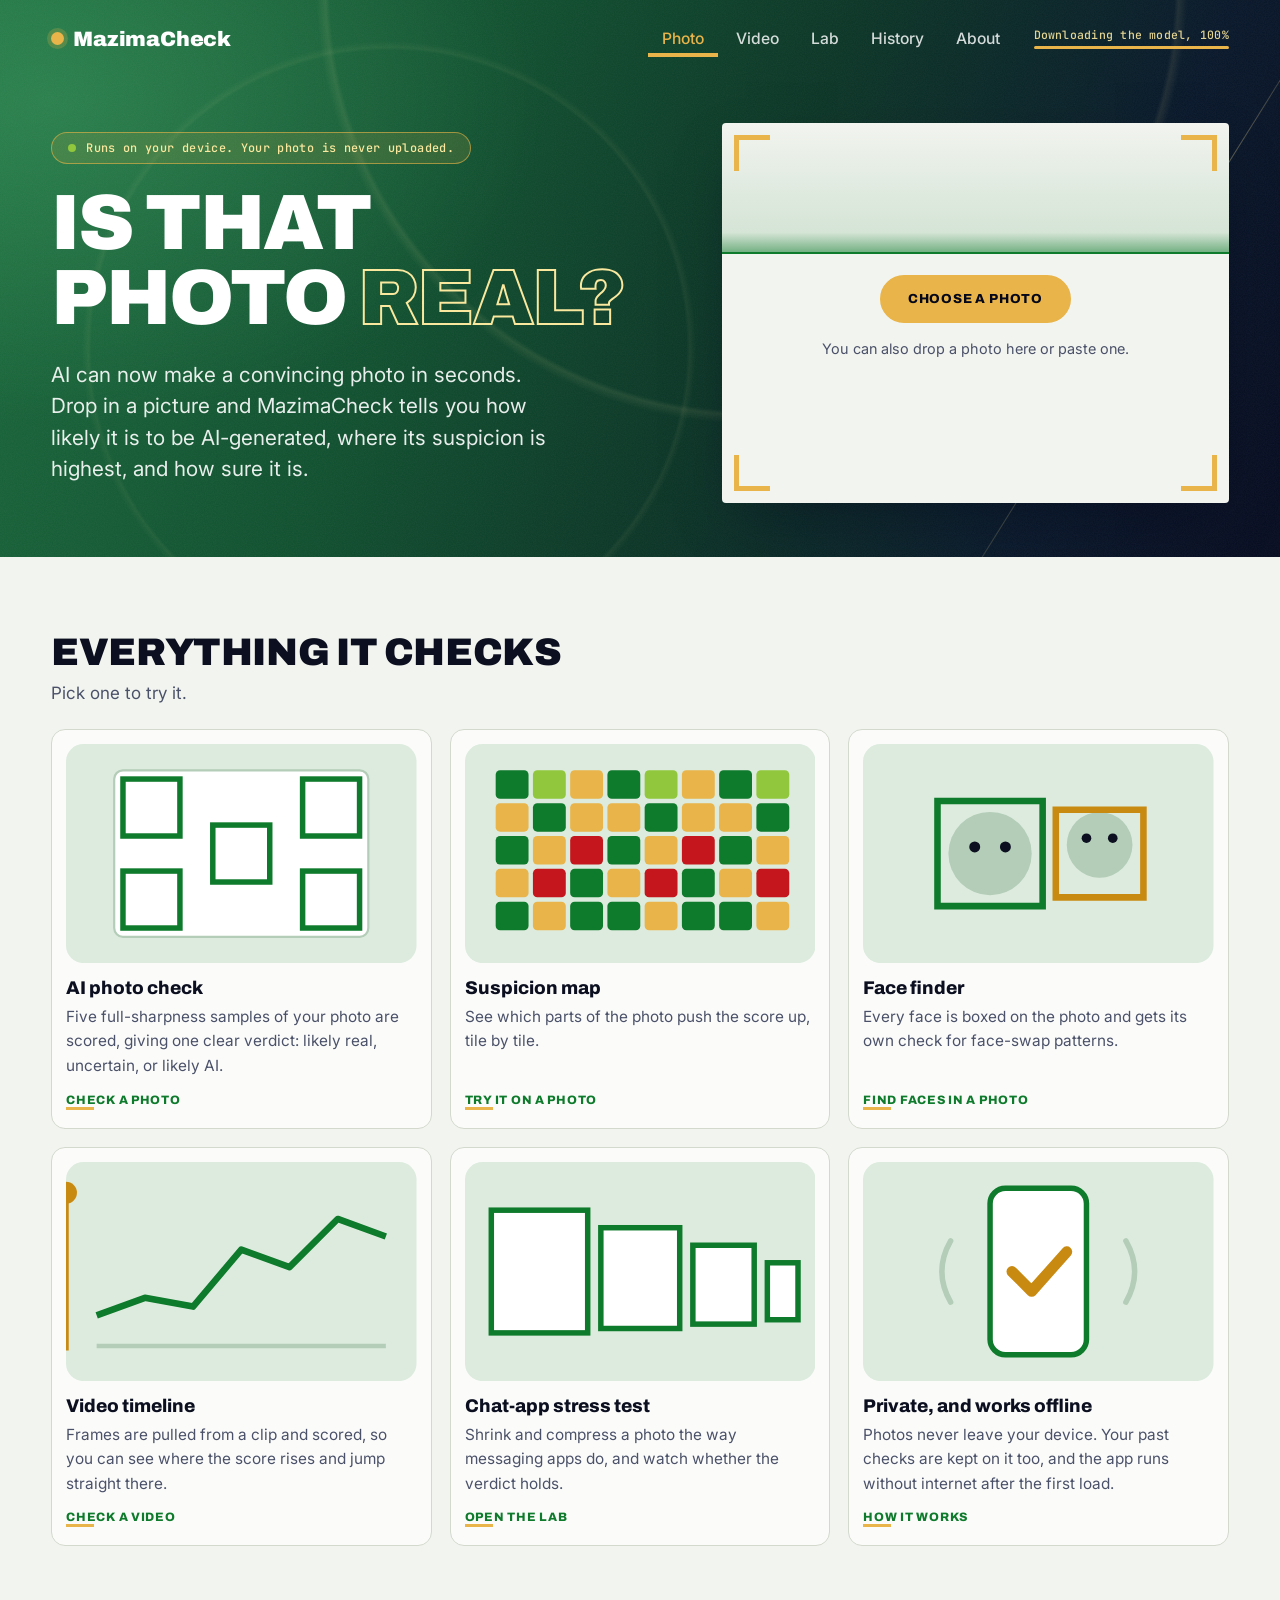
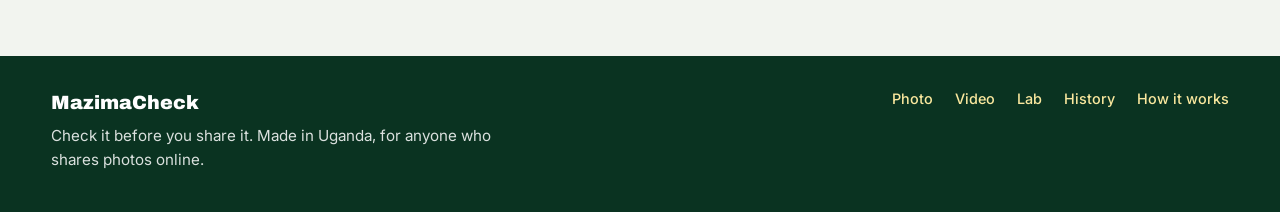
==== commit 5d851771: "v2: header and headline band as one light-to-dark gradient, remove moving strip, move verdict reader" ====
--- a/v2/index.html
+++ b/v2/index.html
@@ -5,14 +5,14 @@
 <meta name="viewport" content="width=device-width, initial-scale=1, viewport-fit=cover">
 <title>MazimaCheck</title>
 <meta name="description" content="Check a photo or video before you trust it. Everything runs on your device.">
-<meta name="theme-color" content="#FFFFFF">
+<meta name="theme-color" content="#10502F">
 <link rel="manifest" href="manifest.webmanifest">
 <link rel="icon" href="icon.svg" type="image/svg+xml">
 <link rel="apple-touch-icon" href="icon-192.png">
 <link rel="preconnect" href="https://fonts.googleapis.com">
 <link rel="preconnect" href="https://fonts.gstatic.com" crossorigin>
 <link href="https://fonts.googleapis.com/css2?family=Archivo:wght@500;600;700;800;900&family=Inter:wght@400;500;600;700&family=JetBrains+Mono:wght@400;500&display=swap" rel="stylesheet">
-<link rel="stylesheet" href="style.css?v=8">
+<link rel="stylesheet" href="style.css?v=9">
 </head>
 <body>
 <a class="skip" href="#main">Skip to the app</a>
@@ -56,9 +56,7 @@
       </div>
     </div>
    </div>
-    <div class="ticker" aria-hidden="true"><div class="run"><span>Photo check</span><span>Suspicion map</span><span>Face finder</span><span>Video timeline</span><span>Chat-app stress test</span><span>Batch test</span><span>Works offline</span><span>Nothing uploaded</span><span>Photo check</span><span>Suspicion map</span><span>Face finder</span><span>Video timeline</span><span>Chat-app stress test</span><span>Batch test</span><span>Works offline</span><span>Nothing uploaded</span></div></div>
-
-    <section class="how" aria-labelledby="howh">
+        <section class="how" aria-labelledby="howh">
       <h2 id="howh" class="shout">Everything it checks</h2>
       <p class="sub">Pick one to try it.</p>
       <div class="cards">
@@ -92,17 +90,164 @@
           <p>Shrink and compress a photo the way messaging apps do, and watch whether the verdict holds.</p>
           <span class="go">Open the Lab</span>
         </a>
-        <a class="card" href="#history">
+        <a class="card" href="#about">
           <svg class="art a-priv" viewBox="0 0 160 100" aria-hidden="true"><rect width="160" height="100" rx="8" fill="#DCEBDD"/><rect x="58" y="12" width="44" height="76" rx="7" fill="#fff" stroke="#0E7A2B" stroke-width="2.5"/><path class="tick" d="M68 50l9 9 16-18" fill="none" stroke="#C98A12" stroke-width="5" stroke-linecap="round" stroke-linejoin="round" pathLength="100"/><g class="waves" fill="none" stroke="#B3CDB8" stroke-width="2.5" stroke-linecap="round"><path d="M40 36q-8 14 0 28"/><path d="M120 36q8 14 0 28"/></g></svg>
           <h3>Private, and works offline</h3>
           <p>Photos never leave your device. Your past checks are kept on it too, and the app runs without internet after the first load.</p>
-          <span class="go">See your history</span>
+          <span class="go">How it works</span>
         </a>
       </div>
     </section>
 
-    <section class="read" aria-labelledby="readh">
-      <h2 id="readh" class="shout">How to read a verdict</h2>
+
+
+
+  </div>
+
+  <div id="p-result" class="desk" hidden>
+    <div class="tray">
+      <div class="stage frame" id="stage"><i class="c tl"></i><i class="c tr"></i><i class="c bl"></i><i class="c br"></i>
+        <img id="preview" alt="The photo you chose">
+        <canvas id="mapcanvas" aria-hidden="true"></canvas>
+        <canvas id="facecanvas" aria-hidden="true"></canvas>
+      </div>
+      <div class="gauge" aria-hidden="true">
+        <div class="band"><i id="zreal"></i><i id="zunsure"></i><i id="zai"></i><b id="pin"><u id="pinval"></u></b></div>
+        <div class="ticks" id="ticks"></div>
+        <div class="ends"><span>0% real</span><span>100% AI</span></div>
+      </div>
+      <div class="traybar">
+        <button id="mapbtn" class="pill line">Show the suspicion map</button>
+        <label class="pill line">Check another photo<input id="file2" type="file" accept="image/*" hidden></label>
+        <span id="mapstate" class="hint" role="status"></span>
+      </div>
+      <p id="maplegend" class="hint" hidden>Each tile is coloured by one 224-pixel sample cut from its centre (the small outlined square). Red tiles are where the model's score is highest. This shows the model's own readings. It is not proof that a part was edited.</p>
+    </div>
+
+    <div class="readings">
+      <div class="verdict" id="verdictbox">
+        <p class="vlabel" id="verdict"></p>
+        <p class="vscore"><span id="score"></span> AI score</p>
+        <p class="vwhy" id="vwhy"></p>
+      </div>
+      <ul id="notes" class="notes"></ul>
+
+      <h2>Faces</h2>
+      <p id="facetext" class="small"></p>
+      <div id="facelist" class="faces"></div>
+
+      <h2>What the file says</h2>
+      <dl id="facts" class="facts"></dl>
+
+      <h2>Has it been online before?</h2>
+      <p class="small">A reverse image search can show whether this photo already exists, and where it first appeared. These open in a new tab, and you choose the photo again there.</p>
+      <div class="links"><a class="pill line" href="https://lens.google.com/" target="_blank" rel="noopener">Google Lens</a><a class="pill line" href="https://tineye.com/" target="_blank" rel="noopener">TinEye</a><a class="pill line" href="https://www.bing.com/visualsearch" target="_blank" rel="noopener">Bing Visual Search</a></div>
+
+      <h2>Stress test</h2>
+      <p class="small">See whether the verdict survives being shrunk and compressed the way chat apps do.</p>
+      <button id="tolab" class="pill line">Open this photo in the Lab</button>
+    </div>
+  </div>
+</section>
+
+<!-- ============================== VIDEO ============================== -->
+<section id="v-video" class="view" hidden>
+  <div class="hband">
+  <h1>Check a <span class="mark">video</span></h1>
+  <p class="lede">MazimaCheck pulls still frames from the clip, scores each one, and draws the score across time so you can see where it rises.</p>
+  </div>
+  <p class="caution">Each frame is scored by the photo model, and faces are checked separately. Video compression weakens the signal, so use the timeline to find moments worth a closer look.</p>
+  <div class="dropbtns">
+    <label class="pill gold">Choose a video<input id="vfile" type="file" accept="video/*" hidden></label>
+    <label class="inline">Frames to check <select id="vcount"><option>8</option><option selected>16</option><option>32</option></select></label>
+  </div>
+  <p id="verror" class="error" role="alert" hidden></p>
+  <div id="vwork" hidden>
+    <div class="desk">
+      <div class="tray">
+        <video id="vplayer" controls playsinline muted></video>
+        <div class="traybar"><span id="vstate" class="hint" role="status"></span><button id="vstop" class="pill line" hidden>Stop</button></div>
+      </div>
+      <div class="readings">
+        <div class="verdict" id="vverdictbox"><p class="vlabel" id="vverdict">Checking frames</p><p class="vscore"><span id="vscore"></span></p><p class="vwhy" id="vvwhy"></p></div>
+        <h2>Score across the clip</h2>
+        <canvas id="vchart" width="640" height="220" role="img" aria-label="AI score for each checked frame"></canvas>
+        <p class="small">Tap a point to jump the video to that moment.</p>
+        <div id="vframes" class="frames"></div>
+      </div>
+    </div>
+  </div>
+</section>
+
+<!-- ============================== LAB ============================== -->
+<section id="v-lab" class="view" hidden>
+  <div class="hband">
+  <h1>The <span class="mark">lab</span></h1>
+  <p class="lede">Two tests for anyone who wants to see how far the detector can be trusted.</p>
+  </div>
+
+  <div class="panel">
+    <h2>Chat-app stress test</h2>
+    <p>Chat apps shrink and re-compress photos. This test re-saves your photo at five strengths and scores each copy, so you can watch the verdict move. The settings are our approximation of what chat apps do, not their exact recipe.</p>
+    <p id="labneed" class="hint">Check a photo in the Photo tab first, then come back here.</p>
+    <div id="labgo" hidden>
+      <button id="labrun" class="pill gold">Run the stress test on the current photo</button>
+      <span id="labstate" class="hint" role="status"></span>
+      <div id="labout" class="steps"></div>
+      <p id="labsum" class="small"></p>
+    </div>
+  </div>
+
+  <div class="panel" id="batch">
+    <h2>Batch test</h2>
+    <p>For evaluators: score a whole set of photos automatically and get the confusion matrix. Labels are read from a <code>labels.csv</code> (columns <code>filename,label</code>, optional <code>role,generator,p_fake</code>) or from folders named <code>real</code> and <code>ai</code>.</p>
+    <div class="dropbtns">
+      <label class="pill line">Choose a folder<input id="bfolder" type="file" webkitdirectory multiple hidden></label>
+      <label class="pill line">Or choose files, with labels.csv<input id="bfiles" type="file" multiple accept="image/*,.csv" hidden></label>
+    </div>
+    <p id="bfound" class="hint" hidden></p>
+    <div class="brow">
+      <label>Check at most <input id="blimit" type="number" min="1" value="1"> images</label>
+      <button id="brun" class="pill gold" disabled>Start</button>
+      <button id="bstop" class="pill line" hidden>Stop</button>
+    </div>
+    <div id="bprog" hidden><div class="bar"><div id="bbar"></div></div><p id="btext" class="hint"></p></div>
+    <div id="bresults" hidden>
+      <div id="bsum" class="sumrow"></div>
+      <div id="bcm" class="cmwrap">
+        <div><h3>Confusion matrix at the 0.55 decision line</h3><p class="small">Two answers only, so it can be compared with the notebook.</p><div id="cm2"></div></div>
+        <div><h3>What users see: three verdicts</h3><p class="small">The middle column is "Uncertain".</p><div id="cm3"></div></div>
+      </div>
+      <div id="bgroups"></div>
+      <p id="bparity" class="small" hidden></p>
+      <p id="bunread" class="small" hidden></p>
+      <div class="brow"><label><input id="bwrong" type="checkbox"> Show only wrong or uncertain rows</label><button id="bdl" class="pill line">Download all results (CSV)</button></div>
+      <div class="tablewrap"><table id="btable" class="rt"></table></div>
+      <p id="bmore" class="small"></p>
+    </div>
+  </div>
+</section>
+
+<!-- ============================== HISTORY ============================== -->
+<section id="v-history" class="view" hidden>
+  <div class="hband">
+  <h1>Your <span class="mark">history</span></h1>
+  <p class="lede">Checks you have run on this device. Nothing here is sent anywhere, and only a small thumbnail is kept.</p>
+  </div>
+  <div class="brow"><button id="hexport" class="pill line">Download as CSV</button><button id="hclear" class="pill line danger">Clear history</button></div>
+  <p id="hempty" class="hint">No checks yet. Your first photo or video check will appear here.</p>
+  <div id="hlist" class="hlist"></div>
+</section>
+
+<!-- ============================== ABOUT ============================== -->
+<section id="v-about" class="view" hidden>
+  <div class="hband">
+  <h1>How it <span class="mark">works</span></h1>
+  <p class="lede">MazimaCheck helps you check photos and videos before you share or believe them. Here is how it reaches a verdict and how to read one.</p>
+  </div>
+
+    <section class="read panelwrap" aria-labelledby="readh">
+      <h2 id="readh" class="shout small-shout">How to read a verdict</h2>
       <p class="sub">Tap a zone on the scale.</p>
       <div class="reader">
         <div class="rband" role="tablist" aria-label="Verdict zones">
@@ -120,150 +265,6 @@
     </section>
 
 
-  </div>
-
-  <div id="p-result" class="desk" hidden>
-    <div class="tray">
-      <div class="stage frame" id="stage"><i class="c tl"></i><i class="c tr"></i><i class="c bl"></i><i class="c br"></i>
-        <img id="preview" alt="The photo you chose">
-        <canvas id="mapcanvas" aria-hidden="true"></canvas>
-        <canvas id="facecanvas" aria-hidden="true"></canvas>
-      </div>
-      <div class="gauge" aria-hidden="true">
-        <div class="band"><i id="zreal"></i><i id="zunsure"></i><i id="zai"></i><b id="pin"><u id="pinval"></u></b></div>
-        <div class="ticks" id="ticks"></div>
-        <div class="ends"><span>0% real</span><span>100% AI</span></div>
-      </div>
-      <div class="traybar">
-        <button id="mapbtn" class="pill line">Show the suspicion map</button>
-        <label class="pill line">Check another photo<input id="file2" type="file" accept="image/*" hidden></label>
-        <span id="mapstate" class="hint" role="status"></span>
-      </div>
-      <p id="maplegend" class="hint" hidden>Each tile is coloured by one 224-pixel sample cut from its centre (the small outlined square). Red tiles are where the model's score is highest. This shows the model's own readings. It is not proof that a part was edited.</p>
-    </div>
-
-    <div class="readings">
-      <div class="verdict" id="verdictbox">
-        <p class="vlabel" id="verdict"></p>
-        <p class="vscore"><span id="score"></span> AI score</p>
-        <p class="vwhy" id="vwhy"></p>
-      </div>
-      <ul id="notes" class="notes"></ul>
-
-      <h2>Faces</h2>
-      <p id="facetext" class="small"></p>
-      <div id="facelist" class="faces"></div>
-
-      <h2>What the file says</h2>
-      <dl id="facts" class="facts"></dl>
-
-      <h2>Has it been online before?</h2>
-      <p class="small">A reverse image search can show whether this photo already exists, and where it first appeared. These open in a new tab, and you choose the photo again there.</p>
-      <div class="links"><a class="pill line" href="https://lens.google.com/" target="_blank" rel="noopener">Google Lens</a><a class="pill line" href="https://tineye.com/" target="_blank" rel="noopener">TinEye</a><a class="pill line" href="https://www.bing.com/visualsearch" target="_blank" rel="noopener">Bing Visual Search</a></div>
-
-      <h2>Stress test</h2>
-      <p class="small">See whether the verdict survives being shrunk and compressed the way chat apps do.</p>
-      <button id="tolab" class="pill line">Open this photo in the Lab</button>
-    </div>
-  </div>
-</section>
-
-<!-- ============================== VIDEO ============================== -->
-<section id="v-video" class="view" hidden>
-  <div class="hband">
-  <h1>Check a <span class="mark">video</span></h1>
-  <p class="lede">MazimaCheck pulls still frames from the clip, scores each one, and draws the score across time so you can see where it rises.</p>
-  </div>
-  <p class="caution">Each frame is scored by the photo model, and faces are checked separately. Video compression weakens the signal, so use the timeline to find moments worth a closer look.</p>
-  <div class="dropbtns">
-    <label class="pill gold">Choose a video<input id="vfile" type="file" accept="video/*" hidden></label>
-    <label class="inline">Frames to check <select id="vcount"><option>8</option><option selected>16</option><option>32</option></select></label>
-  </div>
-  <p id="verror" class="error" role="alert" hidden></p>
-  <div id="vwork" hidden>
-    <div class="desk">
-      <div class="tray">
-        <video id="vplayer" controls playsinline muted></video>
-        <div class="traybar"><span id="vstate" class="hint" role="status"></span><button id="vstop" class="pill line" hidden>Stop</button></div>
-      </div>
-      <div class="readings">
-        <div class="verdict" id="vverdictbox"><p class="vlabel" id="vverdict">Checking frames</p><p class="vscore"><span id="vscore"></span></p><p class="vwhy" id="vvwhy"></p></div>
-        <h2>Score across the clip</h2>
-        <canvas id="vchart" width="640" height="220" role="img" aria-label="AI score for each checked frame"></canvas>
-        <p class="small">Tap a point to jump the video to that moment.</p>
-        <div id="vframes" class="frames"></div>
-      </div>
-    </div>
-  </div>
-</section>
-
-<!-- ============================== LAB ============================== -->
-<section id="v-lab" class="view" hidden>
-  <div class="hband">
-  <h1>The <span class="mark">lab</span></h1>
-  <p class="lede">Two tests for anyone who wants to see how far the detector can be trusted.</p>
-  </div>
-
-  <div class="panel">
-    <h2>Chat-app stress test</h2>
-    <p>Chat apps shrink and re-compress photos. This test re-saves your photo at five strengths and scores each copy, so you can watch the verdict move. The settings are our approximation of what chat apps do, not their exact recipe.</p>
-    <p id="labneed" class="hint">Check a photo in the Photo tab first, then come back here.</p>
-    <div id="labgo" hidden>
-      <button id="labrun" class="pill gold">Run the stress test on the current photo</button>
-      <span id="labstate" class="hint" role="status"></span>
-      <div id="labout" class="steps"></div>
-      <p id="labsum" class="small"></p>
-    </div>
-  </div>
-
-  <div class="panel" id="batch">
-    <h2>Batch test</h2>
-    <p>For evaluators: score a whole set of photos automatically and get the confusion matrix. Labels are read from a <code>labels.csv</code> (columns <code>filename,label</code>, optional <code>role,generator,p_fake</code>) or from folders named <code>real</code> and <code>ai</code>.</p>
-    <div class="dropbtns">
-      <label class="pill line">Choose a folder<input id="bfolder" type="file" webkitdirectory multiple hidden></label>
-      <label class="pill line">Or choose files, with labels.csv<input id="bfiles" type="file" multiple accept="image/*,.csv" hidden></label>
-    </div>
-    <p id="bfound" class="hint" hidden></p>
-    <div class="brow">
-      <label>Check at most <input id="blimit" type="number" min="1" value="1"> images</label>
-      <button id="brun" class="pill gold" disabled>Start</button>
-      <button id="bstop" class="pill line" hidden>Stop</button>
-    </div>
-    <div id="bprog" hidden><div class="bar"><div id="bbar"></div></div><p id="btext" class="hint"></p></div>
-    <div id="bresults" hidden>
-      <div id="bsum" class="sumrow"></div>
-      <div id="bcm" class="cmwrap">
-        <div><h3>Confusion matrix at the 0.55 decision line</h3><p class="small">Two answers only, so it can be compared with the notebook.</p><div id="cm2"></div></div>
-        <div><h3>What users see: three verdicts</h3><p class="small">The middle column is "Uncertain".</p><div id="cm3"></div></div>
-      </div>
-      <div id="bgroups"></div>
-      <p id="bparity" class="small" hidden></p>
-      <p id="bunread" class="small" hidden></p>
-      <div class="brow"><label><input id="bwrong" type="checkbox"> Show only wrong or uncertain rows</label><button id="bdl" class="pill line">Download all results (CSV)</button></div>
-      <div class="tablewrap"><table id="btable" class="rt"></table></div>
-      <p id="bmore" class="small"></p>
-    </div>
-  </div>
-</section>
-
-<!-- ============================== HISTORY ============================== -->
-<section id="v-history" class="view" hidden>
-  <div class="hband">
-  <h1>Your <span class="mark">history</span></h1>
-  <p class="lede">Checks you have run on this device. Nothing here is sent anywhere, and only a small thumbnail is kept.</p>
-  </div>
-  <div class="brow"><button id="hexport" class="pill line">Download as CSV</button><button id="hclear" class="pill line danger">Clear history</button></div>
-  <p id="hempty" class="hint">No checks yet. Your first photo or video check will appear here.</p>
-  <div id="hlist" class="hlist"></div>
-</section>
-
-<!-- ============================== ABOUT ============================== -->
-<section id="v-about" class="view" hidden>
-  <div class="hband">
-  <h1>How it <span class="mark">works</span></h1>
-  <p class="lede">MazimaCheck helps you check photos and videos before you share or believe them. Here is how it reaches a verdict and how to read one.</p>
-  </div>
-
   <div class="panel">
     <h2>Reading the score</h2>
     <table class="zt">
@@ -310,7 +311,7 @@
 <script src="../ort/ort.wasm.min.js"></script>
 <script src="engine.js?v=2"></script>
 <script src="faces.js?v=4"></script>
-<script src="app.js?v=8"></script>
+<script src="app.js?v=10"></script>
 <script src="batch.js?v=1"></script>
 </body>
 </html>
--- a/v2/style.css
+++ b/v2/style.css
@@ -8,7 +8,7 @@
   --display:"Archivo",system-ui,-apple-system,"Segoe UI",sans-serif;
   --body:"Inter",system-ui,-apple-system,"Segoe UI",sans-serif;
   --mono:"JetBrains Mono",ui-monospace,Menlo,Consolas,monospace;
-  --pad:clamp(18px,4vw,60px);
+  --pad:clamp(18px,4vw,60px); --topH:78px;
 }
 *{box-sizing:border-box}
 html{-webkit-text-size-adjust:100%;background:var(--bg)}
@@ -27,24 +27,24 @@
 [hidden]{display:none!important}
 
 /* ---------- top bar ---------- */
-.top{display:flex;align-items:center;gap:20px;padding:20px max(var(--pad),calc(50vw - 720px + var(--pad)));background:#fff;color:var(--ink);border-bottom:1px solid var(--line);position:sticky;top:0;z-index:7}
+.top{display:flex;align-items:center;gap:20px;padding:20px max(var(--pad),calc(50vw - 720px + var(--pad)));background:transparent;color:#fff;position:absolute;left:0;right:0;top:0;z-index:7}
 .brand{display:inline-flex;align-items:center;gap:9px;font:900 1.3rem var(--display);letter-spacing:-.01em;text-decoration:none}
-.dot{width:13px;height:13px;border-radius:50%;background:var(--green);box-shadow:0 0 0 4px rgba(14,122,43,.18)}
+.dot{width:13px;height:13px;border-radius:50%;background:var(--gold);box-shadow:0 0 0 4px rgba(233,180,73,.22)}
 .top nav{margin-left:auto}
 .tabs{display:flex;gap:4px}
-.tabs button{display:flex;align-items:center;gap:8px;background:none;border:0;color:var(--ink);opacity:.72;font:500 .98rem var(--body);padding:9px 14px;border-radius:999px;cursor:pointer}
+.tabs button{display:flex;align-items:center;gap:8px;background:none;border:0;color:#fff;opacity:.82;font:500 .98rem var(--body);padding:9px 14px;border-radius:999px;cursor:pointer}
 .tabs svg{width:20px;height:20px;fill:none;stroke:currentColor;stroke-width:1.8;stroke-linecap:round;stroke-linejoin:round;display:none}
 .tabs button:hover{opacity:1}
-.tabs button[aria-selected=true]{opacity:1;color:var(--green);box-shadow:inset 0 -4px 0 var(--green);border-radius:0}
+.tabs button[aria-selected=true]{opacity:1;color:var(--gold);box-shadow:inset 0 -4px 0 var(--gold);border-radius:0}
 .topright{display:flex;align-items:center;gap:14px}
 .chip{min-width:150px}
-.state{font:500 .72rem/1.3 var(--mono);letter-spacing:.02em;color:var(--mute);margin:0 0 4px}
-.statebar{height:3px;background:var(--line);border-radius:2px;overflow:hidden}
-.statebar div{height:100%;width:0;background:var(--green);transition:width .2s}
+.state{font:500 .72rem/1.3 var(--mono);letter-spacing:.02em;color:var(--pale);opacity:.9;margin:0 0 4px}
+.statebar{height:3px;background:rgba(255,255,255,.25);border-radius:2px;overflow:hidden}
+.statebar div{height:100%;width:0;background:var(--gold);transition:width .2s}
 
 main{padding:0 var(--pad) 90px;max-width:1440px;margin:0 auto}
 /* the green band: full width, holds each section's headline */
-.hband{position:relative;overflow:hidden;margin:0 calc(50% - 50vw) 28px;padding:clamp(26px,5vh,56px) calc(50vw - 50%) clamp(30px,6vh,64px);background:radial-gradient(760px 480px at 92% -10%,rgba(60,160,95,.42),transparent 68%),linear-gradient(135deg,#17653C 0%,#0E4A2C 52%,#0A3321 100%);color:var(--oncream)}
+.hband{position:relative;overflow:hidden;margin:0 calc(50% - 50vw) 28px;padding:calc(var(--topH) + clamp(26px,5vh,56px)) calc(50vw - 50%) clamp(34px,6vh,70px);background:radial-gradient(700px 460px at 4% 18%,rgba(70,170,105,.38),transparent 70%),linear-gradient(112deg,#1B6B3D 0%,#10502F 34%,#0B3426 58%,#08172A 82%,#060B20 100%);color:var(--oncream)}
 .hband::after{content:"";position:absolute;right:11%;top:-20%;width:1px;height:150%;background:linear-gradient(transparent,rgba(250,232,158,.55),transparent);transform:rotate(32deg);pointer-events:none}
 .hband::before{content:"";position:absolute;inset:0;pointer-events:none;opacity:.55;background:url("data:image/svg+xml;utf8,<svg xmlns='http://www.w3.org/2000/svg' width='160' height='160'><filter id='n'><feTurbulence type='fractalNoise' baseFrequency='.9' numOctaves='2' stitchTiles='stitch'/><feColorMatrix values='0 0 0 0 1  0 0 0 0 1  0 0 0 0 1  0 0 0 .09 0'/></filter><rect width='160' height='160' filter='url(%23n)'/></svg>"),radial-gradient(closest-side,transparent 96%,rgba(250,232,158,.16) 97%,transparent 99%) 78% 140%/880px 880px no-repeat,radial-gradient(closest-side,transparent 96%,rgba(250,232,158,.10) 97%,transparent 99%) 12% -60%/620px 620px no-repeat}
 .hband>*{position:relative;z-index:1}
@@ -173,8 +173,9 @@
 
 /* ---------- phone: tabs move to a bottom bar, like an installed app ---------- */
 @media (max-width:900px){
+  :root{--topH:64px}
   .top{padding:14px 16px;gap:12px}
-  .top nav{position:fixed;inset:auto 0 0 0;margin:0;background:#fff;border-top:1px solid var(--line);padding:6px 6px calc(6px + env(safe-area-inset-bottom));z-index:6}
+  .top nav{position:fixed;inset:auto 0 0 0;margin:0;background:#0A3321;border-top:1px solid rgba(255,255,255,.12);padding:6px 6px calc(6px + env(safe-area-inset-bottom));z-index:6}
   .tabs{justify-content:space-around}
   .tabs svg{display:block}
   .tabs button{flex-direction:column;gap:3px;font-size:.72rem;padding:6px 8px;min-width:58px}
@@ -192,12 +193,6 @@
 .drop::after{content:"";position:absolute;left:0;right:0;top:0;height:34%;background:linear-gradient(rgba(14,122,43,0),rgba(14,122,43,.13) 85%,rgba(14,122,43,.55));border-bottom:2px solid var(--green);animation:scan 3.6s cubic-bezier(.5,0,.5,1) infinite;pointer-events:none}
 @keyframes scan{0%{transform:translateY(-100%)}100%{transform:translateY(300%)}}
 .dropinner{position:relative;z-index:2}
-.hband.hero{margin-bottom:0}
-.ticker{margin:0 calc(50% - 50vw);background:var(--gold);color:var(--deep);overflow:hidden;white-space:nowrap}
-.ticker .run{display:inline-flex;animation:slide 32s linear infinite}
-.ticker span{font:800 .92rem var(--display);letter-spacing:.07em;text-transform:uppercase;padding:13px 0}
-.ticker span::after{content:"";display:inline-block;width:9px;height:9px;background:var(--deep);transform:rotate(45deg);margin:0 26px 1px}
-@keyframes slide{to{transform:translateX(-50%)}}
 .shout{font:900 clamp(1.6rem,3.2vw,2.4rem)/1 var(--display);letter-spacing:-.01em;text-transform:uppercase;margin:0}
 .sub{margin:8px 0 22px;color:var(--mute)}
 .how,.read{margin-top:clamp(40px,6vw,76px)}
@@ -236,4 +231,6 @@
 .foot a{color:var(--pale);text-decoration:none;font:500 .9rem var(--body)}
 .foot a:hover{text-decoration:underline}
 @media (max-width:900px){.foot{padding-bottom:110px}.z{font-size:.66rem;letter-spacing:0}}
-@media (prefers-reduced-motion:reduce){.drop::after,.ticker .run,.art *{animation:none!important}.card,.z,#rpin{transition:none}}
+@media (prefers-reduced-motion:reduce){.drop::after,.art *{animation:none!important}.card,.z,#rpin{transition:none}}
+
+.panelwrap{margin-top:0;margin-bottom:26px}.small-shout{font-size:clamp(1.3rem,2.4vw,1.8rem)}
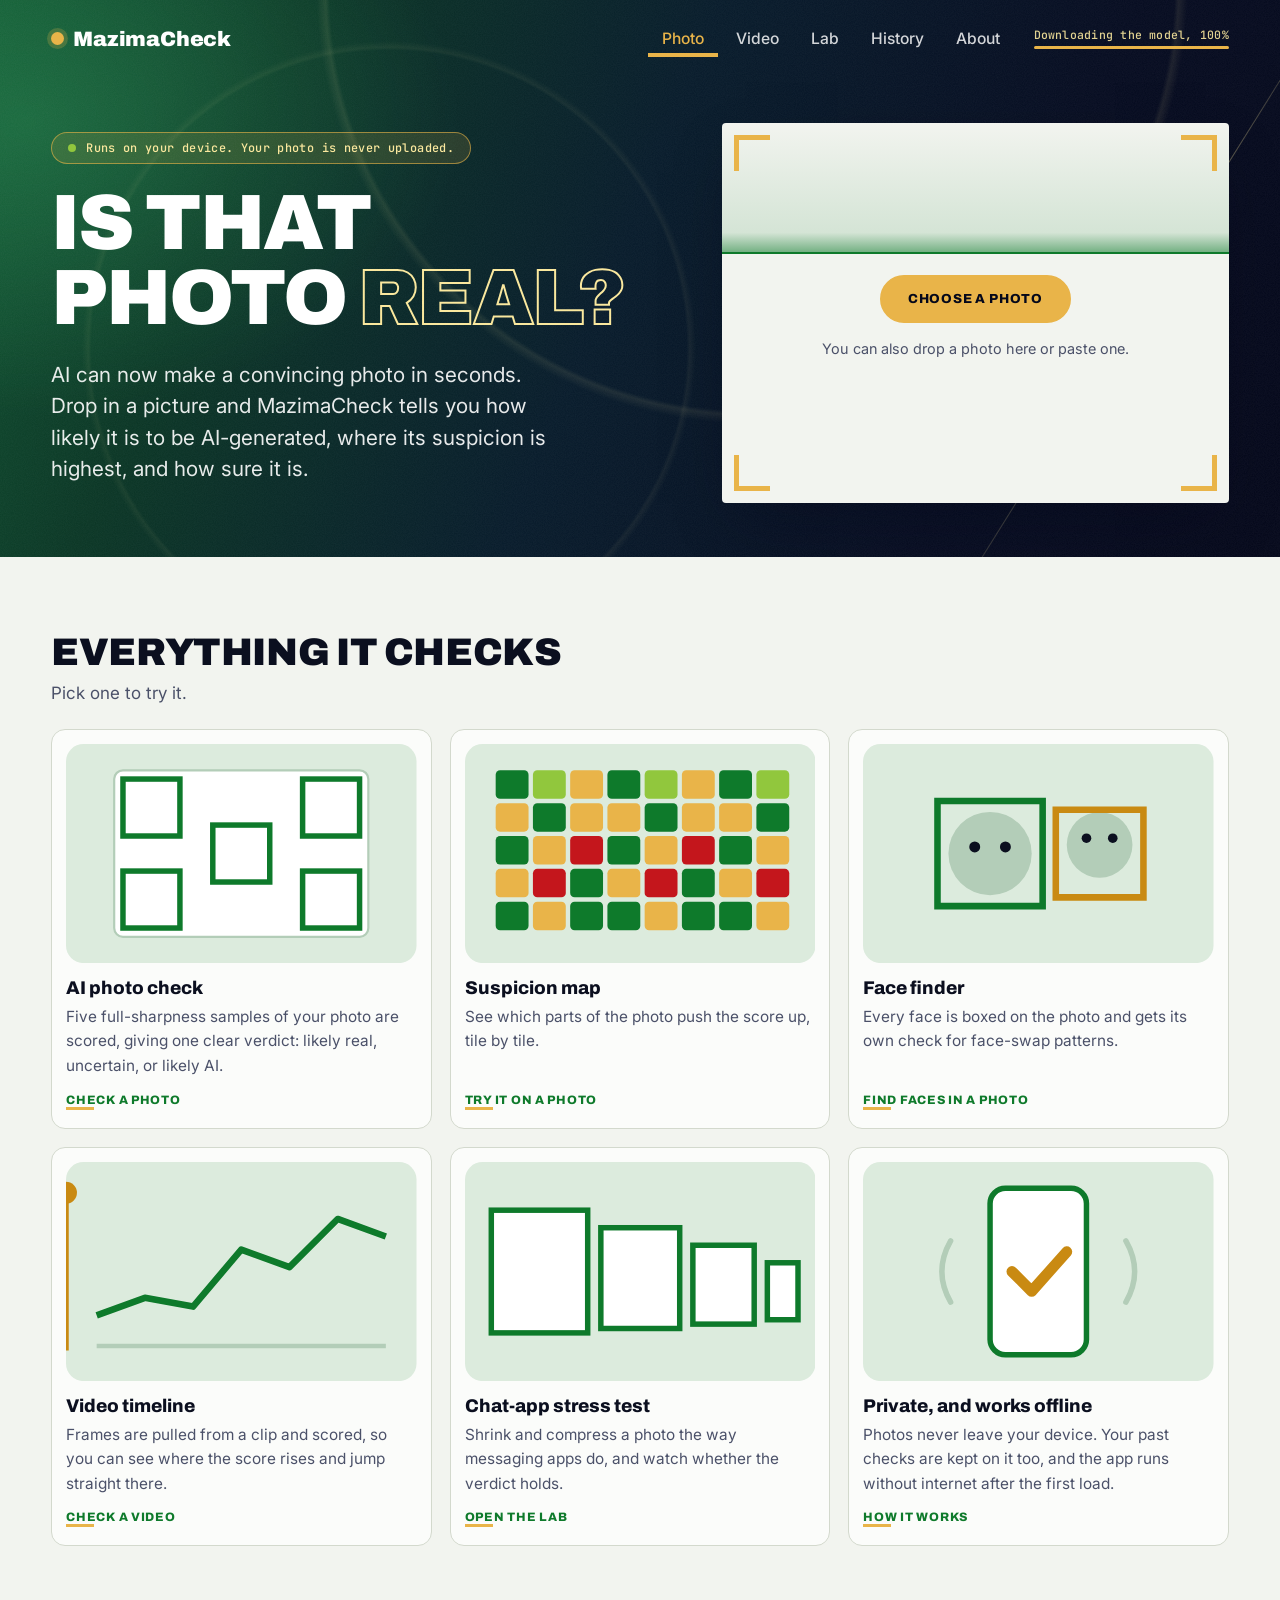
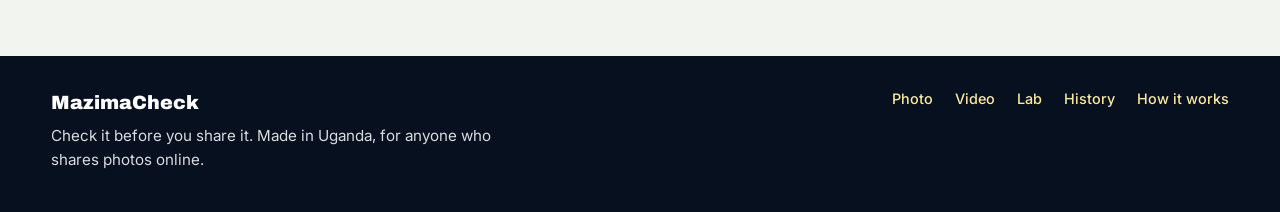
==== commit cc44ee2f: "v2: darker navy and green band and header; app always revalidates so updates show straight away" ====
--- a/v2/index.html
+++ b/v2/index.html
@@ -5,14 +5,14 @@
 <meta name="viewport" content="width=device-width, initial-scale=1, viewport-fit=cover">
 <title>MazimaCheck</title>
 <meta name="description" content="Check a photo or video before you trust it. Everything runs on your device.">
-<meta name="theme-color" content="#10502F">
+<meta name="theme-color" content="#071B2B">
 <link rel="manifest" href="manifest.webmanifest">
 <link rel="icon" href="icon.svg" type="image/svg+xml">
 <link rel="apple-touch-icon" href="icon-192.png">
 <link rel="preconnect" href="https://fonts.googleapis.com">
 <link rel="preconnect" href="https://fonts.gstatic.com" crossorigin>
 <link href="https://fonts.googleapis.com/css2?family=Archivo:wght@500;600;700;800;900&family=Inter:wght@400;500;600;700&family=JetBrains+Mono:wght@400;500&display=swap" rel="stylesheet">
-<link rel="stylesheet" href="style.css?v=9">
+<link rel="stylesheet" href="style.css?v=12">
 </head>
 <body>
 <a class="skip" href="#main">Skip to the app</a>
@@ -112,9 +112,9 @@
         <canvas id="facecanvas" aria-hidden="true"></canvas>
       </div>
       <div class="gauge" aria-hidden="true">
-        <div class="band"><i id="zreal"></i><i id="zunsure"></i><i id="zai"></i><b id="pin"><u id="pinval"></u></b></div>
+        <div class="band"><i id="zreal">Likely real</i><i id="zunsure">Uncertain</i><i id="zai">Likely AI</i><b id="pin"><u id="pinval"></u></b></div>
         <div class="ticks" id="ticks"></div>
-        <div class="ends"><span>0% real</span><span>100% AI</span></div>
+        <div class="ends"><span>0%</span><span>100% AI score</span></div>
       </div>
       <div class="traybar">
         <button id="mapbtn" class="pill line">Show the suspicion map</button>
@@ -130,6 +130,7 @@
         <p class="vscore"><span id="score"></span> AI score</p>
         <p class="vwhy" id="vwhy"></p>
       </div>
+      <p class="means" id="vmeans"></p>
       <ul id="notes" class="notes"></ul>
 
       <h2>Faces</h2>
@@ -311,7 +312,7 @@
 <script src="../ort/ort.wasm.min.js"></script>
 <script src="engine.js?v=2"></script>
 <script src="faces.js?v=4"></script>
-<script src="app.js?v=10"></script>
+<script src="app.js?v=12"></script>
 <script src="batch.js?v=1"></script>
 </body>
 </html>
--- a/v2/style.css
+++ b/v2/style.css
@@ -44,7 +44,7 @@
 
 main{padding:0 var(--pad) 90px;max-width:1440px;margin:0 auto}
 /* the green band: full width, holds each section's headline */
-.hband{position:relative;overflow:hidden;margin:0 calc(50% - 50vw) 28px;padding:calc(var(--topH) + clamp(26px,5vh,56px)) calc(50vw - 50%) clamp(34px,6vh,70px);background:radial-gradient(700px 460px at 4% 18%,rgba(70,170,105,.38),transparent 70%),linear-gradient(112deg,#1B6B3D 0%,#10502F 34%,#0B3426 58%,#08172A 82%,#060B20 100%);color:var(--oncream)}
+.hband{position:relative;overflow:hidden;margin:0 calc(50% - 50vw) 28px;padding:calc(var(--topH) + clamp(26px,5vh,56px)) calc(50vw - 50%) clamp(34px,6vh,70px);background:radial-gradient(620px 420px at 2% 22%,rgba(45,150,88,.42),transparent 70%),linear-gradient(112deg,#0F5330 0%,#0A3625 20%,#071B2B 48%,#050B20 76%,#04071A 100%);color:var(--oncream)}
 .hband::after{content:"";position:absolute;right:11%;top:-20%;width:1px;height:150%;background:linear-gradient(transparent,rgba(250,232,158,.55),transparent);transform:rotate(32deg);pointer-events:none}
 .hband::before{content:"";position:absolute;inset:0;pointer-events:none;opacity:.55;background:url("data:image/svg+xml;utf8,<svg xmlns='http://www.w3.org/2000/svg' width='160' height='160'><filter id='n'><feTurbulence type='fractalNoise' baseFrequency='.9' numOctaves='2' stitchTiles='stitch'/><feColorMatrix values='0 0 0 0 1  0 0 0 0 1  0 0 0 0 1  0 0 0 .09 0'/></filter><rect width='160' height='160' filter='url(%23n)'/></svg>"),radial-gradient(closest-side,transparent 96%,rgba(250,232,158,.16) 97%,transparent 99%) 78% 140%/880px 880px no-repeat,radial-gradient(closest-side,transparent 96%,rgba(250,232,158,.10) 97%,transparent 99%) 12% -60%/620px 620px no-repeat}
 .hband>*{position:relative;z-index:1}
@@ -108,8 +108,8 @@
 .traybar{display:flex;flex-wrap:wrap;gap:10px;align-items:center;margin-top:14px}
 
 .gauge{margin:22px 4px 4px;padding-top:36px}
-.band{position:relative;height:16px;display:flex}
-.band i{display:block;height:100%}
+.band{position:relative;height:24px;display:flex}
+.band i{display:flex;align-items:center;justify-content:center;height:100%;font:800 .62rem var(--display);letter-spacing:.05em;text-transform:uppercase;color:#fff;white-space:nowrap;overflow:hidden;font-style:normal}#zunsure{color:var(--deep)}
 #zreal{background:var(--real);border-radius:8px 0 0 8px}#zunsure{background:var(--gold)}#zai{background:var(--ai);border-radius:0 8px 8px 0}
 #pin{position:absolute;top:-10px;bottom:-10px;width:4px;margin-left:-2px;background:var(--ink);border-radius:2px;left:0;transition:left .5s cubic-bezier(.2,.8,.2,1)}
 #pinval{position:absolute;bottom:100%;left:50%;transform:translateX(-50%);margin-bottom:5px;background:var(--ink);color:var(--bg);font:800 .95rem var(--mono);padding:2px 9px;border-radius:6px;text-decoration:none;white-space:nowrap}
@@ -175,7 +175,7 @@
 @media (max-width:900px){
   :root{--topH:64px}
   .top{padding:14px 16px;gap:12px}
-  .top nav{position:fixed;inset:auto 0 0 0;margin:0;background:#0A3321;border-top:1px solid rgba(255,255,255,.12);padding:6px 6px calc(6px + env(safe-area-inset-bottom));z-index:6}
+  .top nav{position:fixed;inset:auto 0 0 0;margin:0;background:#06101F;border-top:1px solid rgba(255,255,255,.12);padding:6px 6px calc(6px + env(safe-area-inset-bottom));z-index:6}
   .tabs{justify-content:space-around}
   .tabs svg{display:block}
   .tabs button{flex-direction:column;gap:3px;font-size:.72rem;padding:6px 8px;min-width:58px}
@@ -224,7 +224,7 @@
 .z:hover{opacity:.8}.z[aria-selected=true]{opacity:1;transform:scaleY(1.12)}
 #rpin{position:absolute;top:0;left:22%;width:0;height:0;margin-left:-10px;border:10px solid transparent;border-top:14px solid var(--ink);transition:left .45s cubic-bezier(.2,.8,.2,1)}
 .rtext{margin-top:20px;min-height:5.5em}.rtext h3{font:900 1.5rem var(--display);text-transform:uppercase;margin:0 0 4px}.rtext p{margin:0;max-width:62ch}
-.foot{display:flex;flex-wrap:wrap;gap:20px 48px;justify-content:space-between;align-items:flex-start;background:#0A3321;color:rgba(255,255,255,.85);padding:34px max(var(--pad),calc(50vw - 720px + var(--pad))) 40px;margin-top:20px}
+.foot{display:flex;flex-wrap:wrap;gap:20px 48px;justify-content:space-between;align-items:flex-start;background:#06101F;color:rgba(255,255,255,.85);padding:34px max(var(--pad),calc(50vw - 720px + var(--pad))) 40px;margin-top:20px}
 .foot b{font:900 1.2rem var(--display);color:#fff}
 .foot p{margin:6px 0 0;max-width:46ch;font-size:.95rem}
 .foot nav{display:flex;gap:22px;flex-wrap:wrap}
@@ -234,3 +234,7 @@
 @media (prefers-reduced-motion:reduce){.drop::after,.art *{animation:none!important}.card,.z,#rpin{transition:none}}
 
 .panelwrap{margin-top:0;margin-bottom:26px}.small-shout{font-size:clamp(1.3rem,2.4vw,1.8rem)}
+
+.means{margin:14px 0 0;padding:14px 16px;background:var(--panel);border:1px solid var(--line);border-left:5px solid var(--gold);border-radius:8px;max-width:52ch;font-size:.97rem}.means b{font-family:var(--display)}.means a{color:var(--green);font-weight:700;white-space:nowrap}
+
+body.res .top{position:relative;background:linear-gradient(112deg,#0F5330 0%,#0A3625 20%,#071B2B 48%,#050B20 76%,#04071A 100%)}
